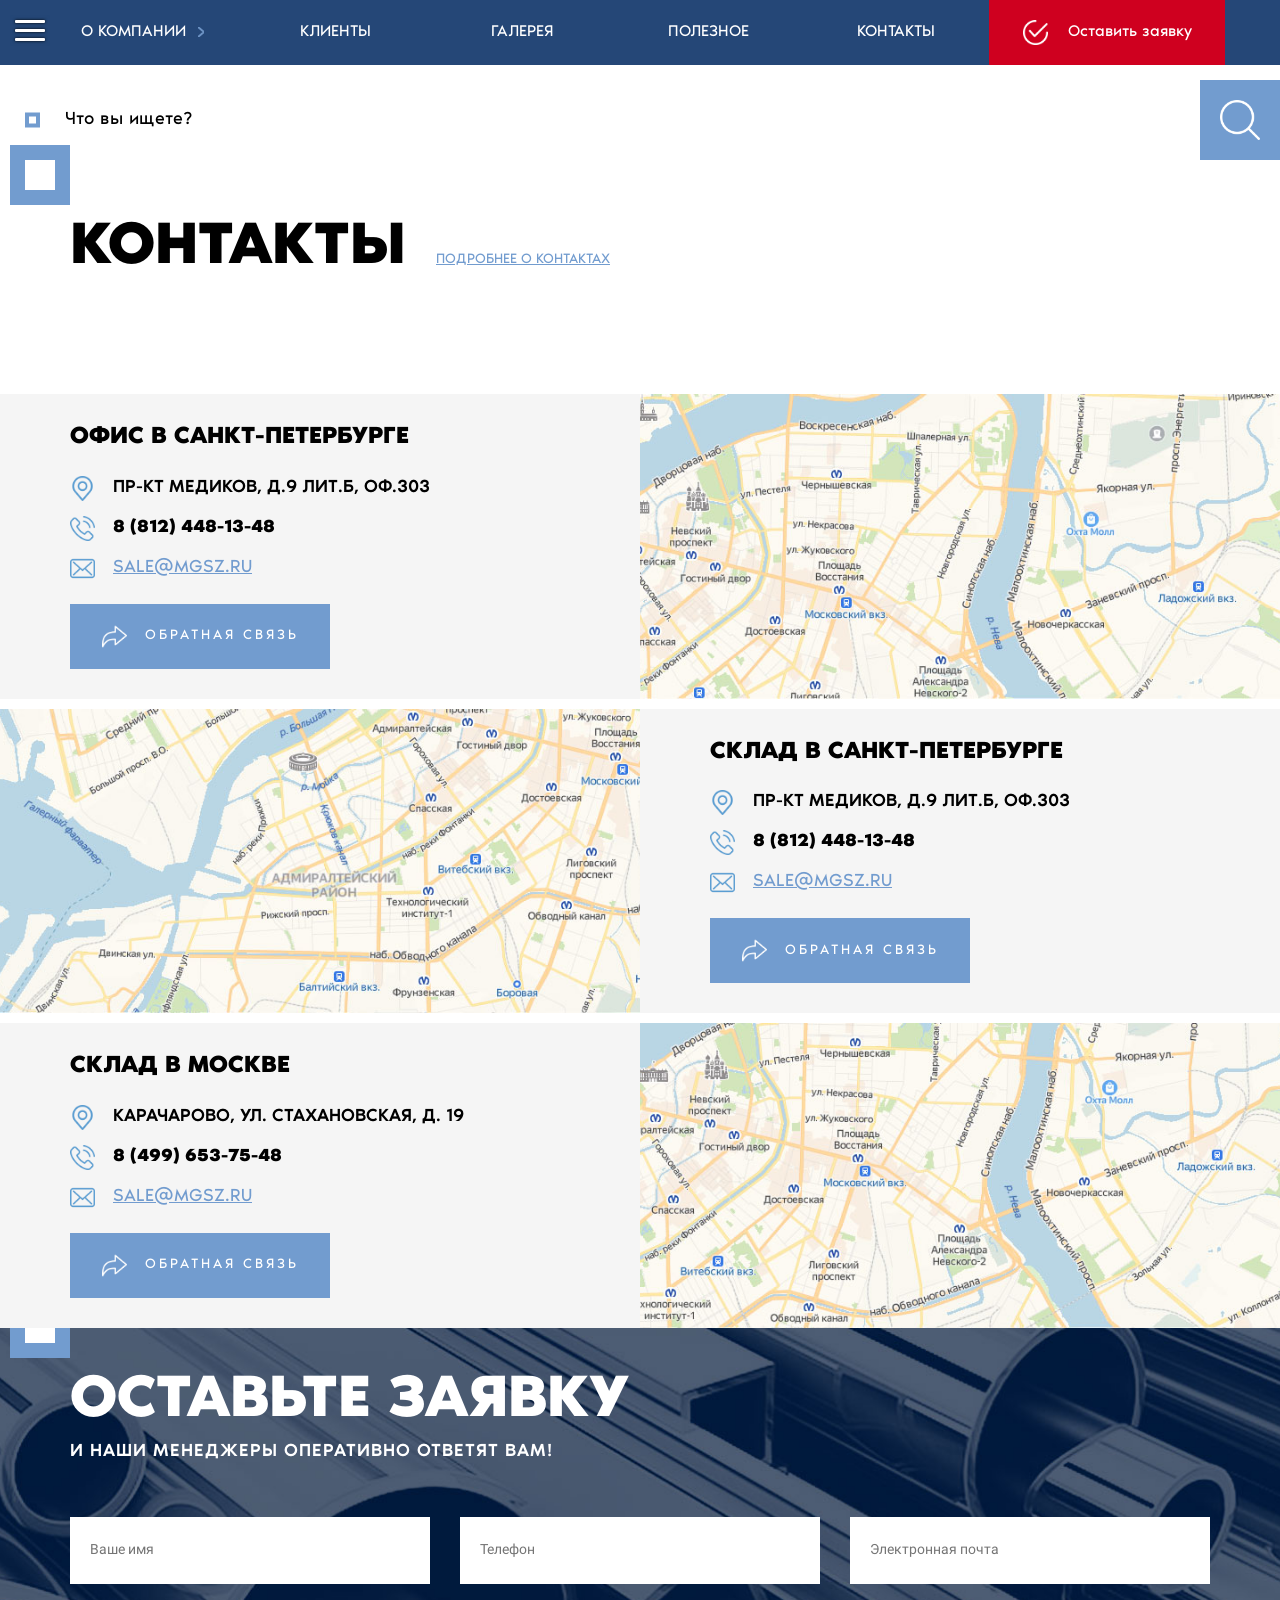
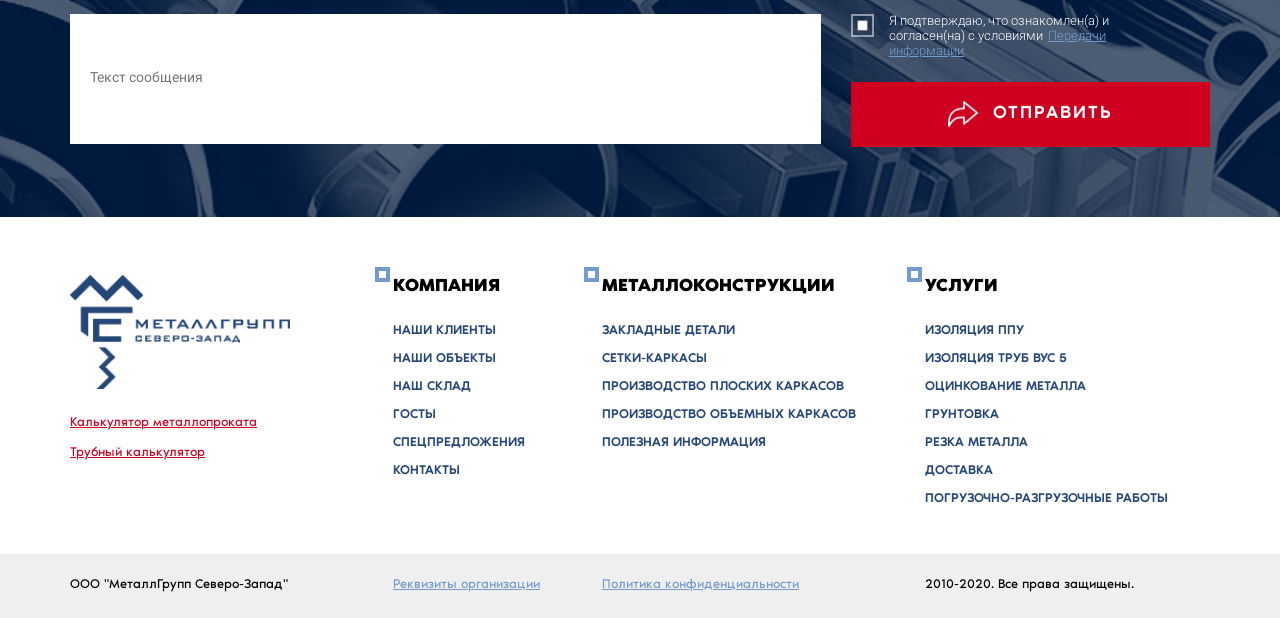
==== about.html @ 2480e822 "Готов index.html" ====
<!DOCTYPE html>
<html lang="ru-Ru">
  <head>
    <meta charset="utf-8">
    <title>О компании</title>
    <meta content="SM-group" name="author">
    <meta content="description" name="description">
    <meta content="prepros" name="keywords">
    <meta content="width=device-width, initial-scale=1" name="viewport">
    <meta content="ie=edge" http-equiv="x-ua-compatible">
    <link rel="shortcut icon" href="./favicon.ico" type="image/ico">
    <link rel="stylesheet" href="./assets/css/normalize.css">
    <link rel="stylesheet" href="./assets/css/animate.min.css">
    <link rel="stylesheet" href="./assets/css/hover-min.css">
    <link rel="stylesheet" href="./assets/libraries/glide-3.4.1/dist/css/glide.core.min.css">
    <link rel="stylesheet" href="./assets/css/app.css"><!--[if lt IE 9]>
    <script src="http://cdnjs.cloudflare.com/ajax/libs/html5shiv/3.7.2/html5shiv.min.js"></script><![endif]-->
  </head>
  <body>
    <div class="wrapper">
      <div class="navburger for-active" id="navburger">
        <div class="navburger-line"></div>
        <div class="navburger-line"></div>
        <div class="navburger-line"></div>
      </div>
      <div class="burger for-active" id="burger">
        <div class="burger-line"></div>
        <div class="burger-line"></div>
        <div class="burger-line"></div>
      </div>
      <sidebar class="sidebar">
        <div class="sidebar__logo"><img class="sidebar__svg" src="./assets/images/logo.png"></div>
        <div class="sidebar__phones">
          <div class="sidebar__place"><span>Санкт-Петербург</span><a href="tel:88124481348">8 (812) 448-13-48</a></div>
          <div class="sidebar__place"><span>Москва</span><a href="tel:84996537548">8 (499) 653-75-48</a></div>
        </div>
        <div class="sidebar__call"><a href="#">Заказать звонок</a></div>
        <div class="sidebar__rolling sidebar__category">
          <h3 class="sidebar__title for-active"> <span>Металлопрокат</span>
                <svg class="arrow" xmlns="http://www.w3.org/2000/svg" viewBox="0 0 10 6">
                  <path d="M0 0 L5 6 L10 0"></path>
                </svg>
          </h3>
          <div class="sidebar__list">
                <div class="sideType">
                  <div class="sideType__title for-active"><span>Трубы и фасонные изделия</span>
                        <svg class="arrow" xmlns="http://www.w3.org/2000/svg" viewBox="0 0 10 6">
                          <path d="M0 0 L5 6 L10 0"></path>
                        </svg>
                  </div>
                  <ul class="sideType__list">
                    <li class="sideTypeSub">
                      <div class="sideTypeSub__title for-active"><span>Изделие 1</span></div>
                    </li>
                    <li class="sideTypeSub">
                      <div class="sideTypeSub__title for-active"><span>Изделие 2</span></div>
                    </li>
                    <li class="sideTypeSub">
                      <div class="sideTypeSub__title for-active"><span>Изделие 3</span></div>
                    </li>
                  </ul>
                </div>
                <div class="sideType">
                  <div class="sideType__title for-active"><span>Метизы</span>
                        <svg class="arrow" xmlns="http://www.w3.org/2000/svg" viewBox="0 0 10 6">
                          <path d="M0 0 L5 6 L10 0"></path>
                        </svg>
                  </div>
                  <ul class="sideType__list">
                    <li class="sideTypeSub">
                      <div class="sideTypeSub__title for-active"><span>Изделие 1</span></div>
                    </li>
                    <li class="sideTypeSub">
                      <div class="sideTypeSub__title for-active"><span>Изделие 2</span></div>
                    </li>
                    <li class="sideTypeSub">
                      <div class="sideTypeSub__title for-active"><span>Изделие 3</span></div>
                    </li>
                  </ul>
                </div>
                <div class="sideType">
                  <div class="sideType__title for-active"><span>Листовой прокат</span>
                        <svg class="arrow" xmlns="http://www.w3.org/2000/svg" viewBox="0 0 10 6">
                          <path d="M0 0 L5 6 L10 0"></path>
                        </svg>
                  </div>
                  <ul class="sideType__list">
                    <li class="sideTypeSub">
                      <div class="sideTypeSub__title for-active"><span>Изделие 1</span></div>
                    </li>
                    <li class="sideTypeSub">
                      <div class="sideTypeSub__title for-active"><span>Изделие 2</span></div>
                    </li>
                    <li class="sideTypeSub">
                      <div class="sideTypeSub__title for-active"><span>Изделие 3</span></div>
                    </li>
                  </ul>
                </div>
            <div class="sideType">
              <div class="sideType__title for-active"><span>Сортовой прокат</span>
                    <svg class="arrow" xmlns="http://www.w3.org/2000/svg" viewBox="0 0 10 6">
                      <path d="M0 0 L5 6 L10 0"></path>
                    </svg>
              </div>
              <ul class="sideType__list">
                <li class="sideType__item">
                  <div class="sideTypeSub__title for-active"><span>Арматура</span>
                        <svg class="arrow" xmlns="http://www.w3.org/2000/svg" viewBox="0 0 10 6">
                          <path d="M0 0 L5 6 L10 0"></path>
                        </svg>
                  </div>
                  <ul class="sideTypeSub__list">
                    <li class="sideTypeSub__item"><a href="#">Арматура</a></li>
                    <li class="sideTypeSub__item"><a href="#">Арматура а3</a></li>
                    <li class="sideTypeSub__item"><a href="#">Арматура ат800</a></li>
                  </ul>
                </li>
                <li class="sideType__item">
                  <div class="sideTypeSub__title for-active"><span>Катанка</span></div>
                </li>
                <li class="sideType__item">
                  <div class="sideTypeSub__title for-active"><span>Балка</span>
                        <svg class="arrow" xmlns="http://www.w3.org/2000/svg" viewBox="0 0 10 6">
                          <path d="M0 0 L5 6 L10 0"></path>
                        </svg>
                  </div>
                </li>
                <li class="sideType__item">
                  <div class="sideTypeSub__title for-active"><span>КругКвадрат</span>
                        <svg class="arrow" xmlns="http://www.w3.org/2000/svg" viewBox="0 0 10 6">
                          <path d="M0 0 L5 6 L10 0"></path>
                        </svg>
                  </div>
                </li>
                <li class="sideType__item">
                  <div class="sideTypeSub__title for-active"><span>Полоса</span>
                        <svg class="arrow" xmlns="http://www.w3.org/2000/svg" viewBox="0 0 10 6">
                          <path d="M0 0 L5 6 L10 0"></path>
                        </svg>
                  </div>
                </li>
                <li class="sideType__item">
                  <div class="sideTypeSub__title for-active"><span>Шестигранник</span>
                        <svg class="arrow" xmlns="http://www.w3.org/2000/svg" viewBox="0 0 10 6">
                          <path d="M0 0 L5 6 L10 0"></path>
                        </svg>
                  </div>
                </li>
                <li class="sideType__item">
                  <div class="sideTypeSub__title for-active"><span>Швеллер</span>
                        <svg class="arrow" xmlns="http://www.w3.org/2000/svg" viewBox="0 0 10 6">
                          <path d="M0 0 L5 6 L10 0"></path>
                        </svg>
                  </div>
                </li>
                <li class="sideType__item">
                  <div class="sideTypeSub__title for-active"><span>Угол</span>
                        <svg class="arrow" xmlns="http://www.w3.org/2000/svg" viewBox="0 0 10 6">
                          <path d="M0 0 L5 6 L10 0"></path>
                        </svg>
                  </div>
                </li>
              </ul>
            </div>
            <div class="sideType">
              <div class="sideType__title"><span>Шпунт</span></div>
            </div>
            <div class="sideType">
              <div class="sideType__title"><span>Полособульб</span></div>
            </div>
            <div class="sideType">
              <div class="sideType__title"><span>Поковки</span></div>
            </div>
          </div>
        </div>
        <div class="sidebar__construct sidebar__category">
          <h3 class="sidebar__title for-active"><span>Металлоконструкции</span>
                <svg class="arrow" xmlns="http://www.w3.org/2000/svg" viewBox="0 0 10 6">
                  <path d="M0 0 L5 6 L10 0"></path>
                </svg>
          </h3>
          <div class="sidebar__list">
                <div class="sideType">
                  <div class="sideType__title for-active"><span>Трубы и фасонные изделия</span>
                        <svg class="arrow" xmlns="http://www.w3.org/2000/svg" viewBox="0 0 10 6">
                          <path d="M0 0 L5 6 L10 0"></path>
                        </svg>
                  </div>
                  <ul class="sideType__list">
                    <li class="sideTypeSub">
                      <div class="sideTypeSub__title for-active"><span>Изделие 1</span></div>
                    </li>
                    <li class="sideTypeSub">
                      <div class="sideTypeSub__title for-active"><span>Изделие 2</span></div>
                    </li>
                    <li class="sideTypeSub">
                      <div class="sideTypeSub__title for-active"><span>Изделие 3</span></div>
                    </li>
                  </ul>
                </div>
                <div class="sideType">
                  <div class="sideType__title for-active"><span>Метизы</span>
                        <svg class="arrow" xmlns="http://www.w3.org/2000/svg" viewBox="0 0 10 6">
                          <path d="M0 0 L5 6 L10 0"></path>
                        </svg>
                  </div>
                  <ul class="sideType__list">
                    <li class="sideTypeSub">
                      <div class="sideTypeSub__title for-active"><span>Изделие 1</span></div>
                    </li>
                    <li class="sideTypeSub">
                      <div class="sideTypeSub__title for-active"><span>Изделие 2</span></div>
                    </li>
                    <li class="sideTypeSub">
                      <div class="sideTypeSub__title for-active"><span>Изделие 3</span></div>
                    </li>
                  </ul>
                </div>
                <div class="sideType">
                  <div class="sideType__title for-active"><span>Листовой прокат</span>
                        <svg class="arrow" xmlns="http://www.w3.org/2000/svg" viewBox="0 0 10 6">
                          <path d="M0 0 L5 6 L10 0"></path>
                        </svg>
                  </div>
                  <ul class="sideType__list">
                    <li class="sideTypeSub">
                      <div class="sideTypeSub__title for-active"><span>Изделие 1</span></div>
                    </li>
                    <li class="sideTypeSub">
                      <div class="sideTypeSub__title for-active"><span>Изделие 2</span></div>
                    </li>
                    <li class="sideTypeSub">
                      <div class="sideTypeSub__title for-active"><span>Изделие 3</span></div>
                    </li>
                  </ul>
                </div>
                <div class="sideType">
                  <div class="sideType__title for-active"><span>Сортовой прокат</span>
                        <svg class="arrow" xmlns="http://www.w3.org/2000/svg" viewBox="0 0 10 6">
                          <path d="M0 0 L5 6 L10 0"></path>
                        </svg>
                  </div>
                  <ul class="sideType__list">
                    <li class="sideTypeSub">
                      <div class="sideTypeSub__title for-active"><span>Изделие 1</span></div>
                    </li>
                    <li class="sideTypeSub">
                      <div class="sideTypeSub__title for-active"><span>Изделие 2</span></div>
                    </li>
                    <li class="sideTypeSub">
                      <div class="sideTypeSub__title for-active"><span>Изделие 3</span></div>
                    </li>
                  </ul>
                </div>
                <div class="sideType">
                  <div class="sideType__title for-active"><span>Шпунn</span>
                        <svg class="arrow" xmlns="http://www.w3.org/2000/svg" viewBox="0 0 10 6">
                          <path d="M0 0 L5 6 L10 0"></path>
                        </svg>
                  </div>
                  <ul class="sideType__list">
                  </ul>
                </div>
                <div class="sideType">
                  <div class="sideType__title for-active"><span>Полособульб</span>
                        <svg class="arrow" xmlns="http://www.w3.org/2000/svg" viewBox="0 0 10 6">
                          <path d="M0 0 L5 6 L10 0"></path>
                        </svg>
                  </div>
                  <ul class="sideType__list">
                  </ul>
                </div>
                <div class="sideType">
                  <div class="sideType__title for-active"><span>Поковки</span>
                        <svg class="arrow" xmlns="http://www.w3.org/2000/svg" viewBox="0 0 10 6">
                          <path d="M0 0 L5 6 L10 0"></path>
                        </svg>
                  </div>
                  <ul class="sideType__list">
                  </ul>
                </div>
          </div>
        </div>
        <div class="sidebar__serv sidebar__category">
          <h3 class="sidebar__title for-active"><span>Услуги</span>
                <svg class="arrow" xmlns="http://www.w3.org/2000/svg" viewBox="0 0 10 6">
                  <path d="M0 0 L5 6 L10 0"></path>
                </svg>
          </h3>
          <div class="sidebar__list">
                <div class="sideType">
                  <div class="sideType__title for-active"><span>Трубы и фасонные изделия</span>
                        <svg class="arrow" xmlns="http://www.w3.org/2000/svg" viewBox="0 0 10 6">
                          <path d="M0 0 L5 6 L10 0"></path>
                        </svg>
                  </div>
                  <ul class="sideType__list">
                    <li class="sideTypeSub">
                      <div class="sideTypeSub__title for-active"><span>Изделие 1</span></div>
                    </li>
                    <li class="sideTypeSub">
                      <div class="sideTypeSub__title for-active"><span>Изделие 2</span></div>
                    </li>
                    <li class="sideTypeSub">
                      <div class="sideTypeSub__title for-active"><span>Изделие 3</span></div>
                    </li>
                  </ul>
                </div>
                <div class="sideType">
                  <div class="sideType__title for-active"><span>Метизы</span>
                        <svg class="arrow" xmlns="http://www.w3.org/2000/svg" viewBox="0 0 10 6">
                          <path d="M0 0 L5 6 L10 0"></path>
                        </svg>
                  </div>
                  <ul class="sideType__list">
                    <li class="sideTypeSub">
                      <div class="sideTypeSub__title for-active"><span>Изделие 1</span></div>
                    </li>
                    <li class="sideTypeSub">
                      <div class="sideTypeSub__title for-active"><span>Изделие 2</span></div>
                    </li>
                    <li class="sideTypeSub">
                      <div class="sideTypeSub__title for-active"><span>Изделие 3</span></div>
                    </li>
                  </ul>
                </div>
                <div class="sideType">
                  <div class="sideType__title for-active"><span>Листовой прокат</span>
                        <svg class="arrow" xmlns="http://www.w3.org/2000/svg" viewBox="0 0 10 6">
                          <path d="M0 0 L5 6 L10 0"></path>
                        </svg>
                  </div>
                  <ul class="sideType__list">
                    <li class="sideTypeSub">
                      <div class="sideTypeSub__title for-active"><span>Изделие 1</span></div>
                    </li>
                    <li class="sideTypeSub">
                      <div class="sideTypeSub__title for-active"><span>Изделие 2</span></div>
                    </li>
                    <li class="sideTypeSub">
                      <div class="sideTypeSub__title for-active"><span>Изделие 3</span></div>
                    </li>
                  </ul>
                </div>
                <div class="sideType">
                  <div class="sideType__title for-active"><span>Сортовой прокат</span>
                        <svg class="arrow" xmlns="http://www.w3.org/2000/svg" viewBox="0 0 10 6">
                          <path d="M0 0 L5 6 L10 0"></path>
                        </svg>
                  </div>
                  <ul class="sideType__list">
                    <li class="sideTypeSub">
                      <div class="sideTypeSub__title for-active"><span>Изделие 1</span></div>
                    </li>
                    <li class="sideTypeSub">
                      <div class="sideTypeSub__title for-active"><span>Изделие 2</span></div>
                    </li>
                    <li class="sideTypeSub">
                      <div class="sideTypeSub__title for-active"><span>Изделие 3</span></div>
                    </li>
                  </ul>
                </div>
                <div class="sideType">
                  <div class="sideType__title for-active"><span>Шпунn</span>
                        <svg class="arrow" xmlns="http://www.w3.org/2000/svg" viewBox="0 0 10 6">
                          <path d="M0 0 L5 6 L10 0"></path>
                        </svg>
                  </div>
                  <ul class="sideType__list">
                  </ul>
                </div>
                <div class="sideType">
                  <div class="sideType__title for-active"><span>Полособульб</span>
                        <svg class="arrow" xmlns="http://www.w3.org/2000/svg" viewBox="0 0 10 6">
                          <path d="M0 0 L5 6 L10 0"></path>
                        </svg>
                  </div>
                  <ul class="sideType__list">
                  </ul>
                </div>
                <div class="sideType">
                  <div class="sideType__title for-active"><span>Поковки</span>
                        <svg class="arrow" xmlns="http://www.w3.org/2000/svg" viewBox="0 0 10 6">
                          <path d="M0 0 L5 6 L10 0"></path>
                        </svg>
                  </div>
                  <ul class="sideType__list">
                  </ul>
                </div>
          </div>
        </div>
        <div class="sidebar__calc sidebar__other">
          <div class="sidebar__icon"><img src="./assets/images/calculator.png" alt="calculator"></div><span>Калькулятор</span>
        </div>
        <div class="sidebar__price sidebar__other">
          <div class="sidebar__icon"><img src="./assets/images/copy.png" alt="copy"></div><span>Скачать прайс-лист</span>
        </div>
      </sidebar>
      <div class="container">
        <nav class="navigation" id="navigation">
          <div class="navigation__menu">
            <ul class="navigation__list">
              <li class="navigation__item for-active"><a href="/about"><span>О компании</span>
                      <svg class="arrow--right arrow" xmlns="http://www.w3.org/2000/svg" viewBox="0 0 10 6">
                        <path d="M0 0 L5 6 L10 0"></path>
                      </svg></a>
                <ul class="navigation__sublist">
                  <li class="navigation__subitem"><a href="#"><span>Новости компании</span></a></li>
                      <div class="square-small-blue">
                        <div class="square-small-blue__inner"></div>
                      </div>
                  <li class="navigation__subitem"><a href="#"><span>Новости рынка металлов</span></a></li>
                      <div class="square-small-blue">
                        <div class="square-small-blue__inner"></div>
                      </div>
                  <li class="navigation__subitem"><a href="#"><span>Наши клиенты</span></a></li>
                </ul>
              </li>
              <li class="navigation__item"><a href="#"><span>Клиенты</span></a></li>
              <li class="navigation__item"><a href="/gallery.html"><span>Галерея</span></a></li>
              <li class="navigation__item"><a href="#"><span>Полезное</span></a></li>
              <li class="navigation__item"><a href="/contacts"><span>Контакты</span></a></li>
            </ul>
            <button class="navigation__tick">
              <div class="navigation__img"><img src="./assets/images/tick.png" alt="order"></div><span>Оставить заявку</span>
            </button>
          </div>
        </nav>
            <div class="search" id="search">
              <div class="search__input">
                    <div class="square-small-blue">
                      <div class="square-small-blue__inner"></div>
                    </div>
                <input type="text">
                <label>Что вы ищете?</label>
                <div class="search__magnify"><img src="./assets/images/magnifying-glass.png" alt="magnifying-glass"></div>
              </div>
            </div>
        <section class="section contacts" id="contacts">
          <div class="contacts__content">
                    <div class="square-large-blue">
                      <div class="square-large-blue__inner"></div>
                    </div>
                <div class="section-heading">
                  <h2 class="section-title">Контакты</h2><a class="section-subtitle" href="">Подробнее о контактах</a>
                  <div class="section-text"></div>
                </div>
          </div>
          <div class="contacts__maps">
            <div class="contacts__piece contacts__data sp-office">
                  <div class="contact">
                    <h3 class="contact__title">офис в санкт-петербурге</h3>
                    <div class="contact__address"><img src="./assets/images/place.png" alt="address"><span>пр-кт Медиков, д.9 лит.Б, оф.303</span></div><a class="contact__phone" href="tel:88124481348"><img src="./assets/images/phone-call.png" alt="address"><span>8 (812) 448-13-48</span></a><a class="contact__address contact__email" href="email:undefined"><img src="./assets/images/envelope.png" alt="address"><span>sale@mgsz.ru</span></a>
                    <button class="contact__link"><img src="./assets/images/next2.png" alt="link"><span>Обратная связь</span></button>
                  </div>
            </div>
            <div class="contacts__piece contacts__map sp-office"><img src="./assets/images/sp-office.jpg" alt="sp-office"></div>
            <div class="contacts__piece contacts__data sp-stock">
                  <div class="contact">
                    <h3 class="contact__title">склад в санкт-петербурге</h3>
                    <div class="contact__address"><img src="./assets/images/place.png" alt="address"><span>пр-кт Медиков, д.9 лит.Б, оф.303</span></div><a class="contact__phone" href="tel:88124481348"><img src="./assets/images/phone-call.png" alt="address"><span>8 (812) 448-13-48</span></a><a class="contact__address contact__email" href="email:undefined"><img src="./assets/images/envelope.png" alt="address"><span>sale@mgsz.ru</span></a>
                    <button class="contact__link"><img src="./assets/images/next2.png" alt="link"><span>Обратная связь</span></button>
                  </div>
            </div>
            <div class="contacts__piece contacts__map sp-stock"><img src="./assets/images/sp-stock.jpg" alt="sp-office"></div>
            <div class="contacts__piece contacts__data msk-stock">
                  <div class="contact">
                    <h3 class="contact__title">склад в москве</h3>
                    <div class="contact__address"><img src="./assets/images/place.png" alt="address"><span>Карачарово, ул. Стахановская, д. 19</span></div><a class="contact__phone" href="tel: 84996537548"><img src="./assets/images/phone-call.png" alt="address"><span> 8 (499) 653-75-48</span></a><a class="contact__address contact__email" href="email:undefined"><img src="./assets/images/envelope.png" alt="address"><span>sale@mgsz.ru</span></a>
                    <button class="contact__link"><img src="./assets/images/next2.png" alt="link"><span>Обратная связь</span></button>
                  </div>
            </div>
            <div class="contacts__piece contacts__map msk-stock"><img src="./assets/images/msk-stock.jpg" alt="sp-office"></div>
          </div>
        </section>
            <div class="form">
              <div class="form__bg"><img src="./assets/images/form_lg.jpg" alt="Фон формы"></div>
              <div class="form__content">
                    <div class="square-large-blue">
                      <div class="square-large-blue__inner"></div>
                    </div>
                <div class="form__heading">
                  <div class="form__title">Оставьте заявку</div>
                  <div class="form__subtitle">и наши менеджеры оперативно ответят вам!</div>
                </div>
                <div class="form__body">
                  <div class="form__body-top">
                    <input type="name" placeholder="Ваше имя">
                    <input type="phone" placeholder="Телефон">
                    <input type="email" placeholder="Электронная почта">
                  </div>
                  <div class="form__body-bottom">
                    <div class="form__body-message">
                      <input type="textarea" placeholder="Текст сообщения">
                    </div>
                    <div class="form__body-submit">
                      <div class="form__body-check">
                        <div class="form__body-checker">
                          <input type="checkbox">
                        </div>
                        <div class="form__body-text">Я подтверждаю, что ознакомлен(а) и согласен(на) с условиями<a href="">Передачи информации</a></div>
                      </div>
                      <button class="form__button">
                        <div class="form__button-icon"><img src="./assets/images/form_button.png" alt="Отправить"></div>
                        <div class="form__button-text">Отправить</div>
                      </button>
                    </div>
                  </div>
                </div>
              </div>
            </div>
        <footer class="animated rubberBand">
          <div class="footer">
            <div class="footer__content">
              <div class="footer__top">
                <div class="footer__image">
                  <div class="footer__logo"><img src="./assets/images/logo.png" alt="logo"></div><a class="footer__calc-metal" href="">Калькулятор металлопроката</a><a class="footer__calc-tube" href="">Трубный калькулятор</a>
                </div>
                    <div class="footer-column">
                          <div class="square-small-blue">
                            <div class="square-small-blue__inner"></div>
                          </div>
                      <div class="footer-column__name">Компания</div>
                      <div class="footer-column__lines">
                        <div class="footer-column__line">Наши клиенты</div>
                        <div class="footer-column__line">Наши объекты</div>
                        <div class="footer-column__line">Наш склад</div>
                        <div class="footer-column__line">Госты</div>
                        <div class="footer-column__line">Спецпредложения</div>
                        <div class="footer-column__line">Контакты</div>
                        <!-- .footer-column__line.footer-column__line2=line2-->
                        <!-- .footer-column__line.footer-column__line3=line3-->
                        <!-- .footer-column__line.footer-column__line4=line4-->
                        <!-- .footer-column__line.footer-column__line5=line5-->
                        <!-- .footer-column__line.footer-column__line6=line6-->
                        <!-- .footer-column__line.footer-column__line7=line7-->
                      </div>
                    </div>
                    <div class="footer-column">
                          <div class="square-small-blue">
                            <div class="square-small-blue__inner"></div>
                          </div>
                      <div class="footer-column__name">Металлоконструкции</div>
                      <div class="footer-column__lines">
                        <div class="footer-column__line">Закладные детали</div>
                        <div class="footer-column__line">Сетки-каркасы</div>
                        <div class="footer-column__line">Производство плоских каркасов</div>
                        <div class="footer-column__line">Производство объемных каркасов</div>
                        <div class="footer-column__line">Полезная информация</div>
                        <!-- .footer-column__line.footer-column__line2=line2-->
                        <!-- .footer-column__line.footer-column__line3=line3-->
                        <!-- .footer-column__line.footer-column__line4=line4-->
                        <!-- .footer-column__line.footer-column__line5=line5-->
                        <!-- .footer-column__line.footer-column__line6=line6-->
                        <!-- .footer-column__line.footer-column__line7=line7-->
                      </div>
                    </div>
                    <div class="footer-column">
                          <div class="square-small-blue">
                            <div class="square-small-blue__inner"></div>
                          </div>
                      <div class="footer-column__name">Услуги</div>
                      <div class="footer-column__lines">
                        <div class="footer-column__line">Изоляция ППУ</div>
                        <div class="footer-column__line">Изоляция труб ВУС 5</div>
                        <div class="footer-column__line">Оцинкование металла</div>
                        <div class="footer-column__line">Грунтовка</div>
                        <div class="footer-column__line">Резка металла</div>
                        <div class="footer-column__line">Доставка</div>
                        <div class="footer-column__line">Погрузочно-разгрузочные работы</div>
                        <!-- .footer-column__line.footer-column__line2=line2-->
                        <!-- .footer-column__line.footer-column__line3=line3-->
                        <!-- .footer-column__line.footer-column__line4=line4-->
                        <!-- .footer-column__line.footer-column__line5=line5-->
                        <!-- .footer-column__line.footer-column__line6=line6-->
                        <!-- .footer-column__line.footer-column__line7=line7-->
                      </div>
                    </div>
              </div>
              <div class="footer__bottom">
                <div class="footer__bottom-columns">
                  <div class="footer__company">ООО "МеталлГрупп Северо-Запад"</div><a class="footer__requisites" href="">Реквизиты организации</a><a class="footer__politics" href="">Политика конфиденциальности</a>
                  <div class="footer__year">2010-2020. Все права защищены.</div>
                </div>
              </div>
            </div>
          </div>
          <div class="footer__bottom-bg"></div>
        </footer>
      </div>
    </div>
    <script src="./assets/libraries/glide-3.4.1/dist/glide.min.mjs"></script>
    <script src="./assets/js/script.mjs"></script>
  </body>
</html>
---- assets/css/app.css ----
@charset "UTF-8";
/* ---БАЗОВАЯ НАСТРОЙКА СТРАНИЦЫ--- */
body, html {
  height: 100%;
  margin: 0;
}

.wrapper {
  position: relative;
  display: flex;
  flex-direction: column;
  min-height: 100%;
  background: white;
  color: black;
  overflow-x: hidden;
  font-family: "NoirPro";
  font-weight: normal;
}

.wrapper a {
  cursor: pointer;
}

ul, li {
  list-style: none;
  padding: 0;
  margin: 0;
}

/* ---НАСТРОЙКА ШРИФТОВ СТРАНИЦЫ--- */
@font-face {
  font-family: 'NoirPro';
  src: url("../fonts/NoirPro-Light.eot");
  src: local("☺"), url("../fonts/NoirPro-Light.woff") format("woff"), url("../fonts/NoirPro-Light.ttf") format("truetype"), url("../fonts/NoirPro-Light.svg") format("svg");
  font-weight: 300;
  font-style: normal;
}

@font-face {
  font-family: 'NoirPro';
  src: url("../fonts/NoirPro-Regular.eot");
  src: local("☺"), url("../fonts/NoirPro-Regular.woff") format("woff"), url("../fonts/NoirPro-Regular.ttf") format("truetype"), url("../fonts/NoirPro-Regular.svg") format("svg");
  font-weight: normal;
  font-style: normal;
}

@font-face {
  font-family: 'NoirPro';
  src: url("../fonts/NoirPro-Medium.eot");
  src: local("☺"), url("../fonts/NoirPro-Medium.woff") format("woff"), url("../fonts/NoirPro-Medium.ttf") format("truetype"), url("../fonts/NoirPro-Medium.svg") format("svg");
  font-weight: 500;
  font-style: normal;
}

@font-face {
  font-family: 'NoirPro';
  src: url("../fonts/NoirPro-Bold.eot");
  src: local("☺"), url("../fonts/NoirPro-Bold.woff") format("woff"), url("../fonts/NoirPro-Bold.ttf") format("truetype"), url("../fonts/NoirPro-Bold.svg") format("svg");
  font-weight: 700;
  font-style: normal;
}

@font-face {
  font-family: 'Roboto';
  src: url("../fonts/Roboto-Light.eot");
  src: local("☺"), url("../fonts/Roboto-Light.woff") format("woff"), url("../fonts/Roboto-Light.ttf") format("truetype"), url("../fonts/Roboto-Light.svg") format("svg");
  font-weight: 300;
  font-style: normal;
}

@font-face {
  font-family: 'Roboto';
  src: url("../fonts/Roboto-Regular.eot");
  src: local("☺"), url("../fonts/Roboto-Regular.woff") format("woff"), url("../fonts/Roboto-Regular.ttf") format("truetype"), url("../fonts/Roboto-Regular.svg") format("svg");
  font-weight: normal;
  font-style: normal;
}

.goods {
  position: relative;
  min-height: 300px;
  width: 100%;
  background: #f1f1f1;
}

.goods .section-heading {
  margin-bottom: 50px;
}

@media (max-width: 1199px) {
  .goods .section-heading {
    margin-bottom: 20px;
  }
}

.goods__content {
  position: relative;
  max-width: 1170px;
  height: auto;
  margin: auto;
  padding: 40px 15px 90px;
  box-sizing: border-box;
}

@media (max-width: 1199px) {
  .goods__content {
    padding: 20px 15px 30px;
  }
}

.goods__slider {
  position: relative;
  width: 100%;
}

.goods__slides {
  position: relative;
  width: 100%;
  display: flex;
}

.goods__controllers {
  position: relative;
  padding: 15px;
  display: flex;
  justify-content: flex-end;
}

.good {
  position: relative;
  width: 100%;
  max-width: 555px;
  flex-grow: 0;
  flex-shrink: 0;
  padding: 10px;
  background: white;
  overflow: hidden;
  transition: .5s;
}

@media (max-width: 1199px) {
  .good {
    max-width: none;
  }
}

.good .square-medium-red {
  top: 184px;
  left: 10px;
}

.good:hover .good__title {
  color: #254777;
}

.good__image {
  position: relative;
  width: 100%;
  height: 190px;
}

.good__image img {
  position: relative;
  width: 100%;
  height: 100%;
  object-fit: cover;
}

.good__info {
  position: relative;
  display: flex;
  justify-content: space-between;
  align-items: center;
  padding: 0 40px;
}

.good__title {
  position: relative;
  display: block;
  margin: 30px 0;
  font-size: 20px;
  font-weight: 500;
}

.good__link {
  position: relative;
  margin-left: 30px;
  color: #729ccf;
}

.products {
  position: relative;
  width: 100%;
  background: white;
}

.products__content {
  position: relative;
  max-width: 1170px;
  height: auto;
  margin: auto;
  padding: 40px 15px 160px;
  box-sizing: border-box;
}

@media (max-width: 1199px) {
  .products__content {
    padding: 20px 15px 30px;
  }
}

.products__text {
  position: absolute;
  top: 45px;
  width: 58%;
  right: 0;
  font-size: 16px;
  font-weight: 300;
  line-height: 30px;
}

.products__text p {
  margin: 0;
}

@media (max-width: 1199px) {
  .products__text {
    display: none;
  }
}

.products__body {
  position: relative;
  width: 100%;
  display: flex;
  flex-wrap: wrap;
  justify-content: space-between;
  margin-bottom: 50px;
}

@media (max-width: 1199px) {
  .products__body {
    justify-content: space-around;
    margin-bottom: 20px;
  }
}

.products__button {
  position: relative;
  display: flex;
  justify-content: center;
  align-items: center;
  width: 100%;
  height: 90px;
  background-color: #cf001f;
  border: none;
  outline: none;
  color: white;
  text-transform: uppercase;
  font-size: 22px;
  font-weight: 500;
  letter-spacing: 2px;
  cursor: pointer;
}

@media (max-width: 1199px) {
  .products__button {
    height: 50px;
    font-size: 14px;
  }
}

.products__button-icon {
  position: relative;
  height: 40px;
  width: 40px;
  margin-right: 40px;
}

@media (max-width: 1199px) {
  .products__button-icon {
    height: 26px;
    width: 26px;
    margin-right: 0;
  }
}

.products__button-icon img {
  width: 100%;
  height: 100%;
  object-fit: contain;
}

.products__button-text {
  width: 400px;
}

@media (max-width: 1199px) {
  .products__button-text {
    width: 200px;
  }
}

.product {
  position: relative;
  width: 338px;
  height: 270px;
  box-shadow: 10px 30px 30px rgba(0, 0, 0, 0.1);
  margin-bottom: 40px;
  padding: 10px;
  font-size: 22px;
  text-transform: uppercase;
  font-weight: 700;
  box-sizing: border-box;
}

.product__img {
  width: 100%;
  height: 210px;
}

@media (max-width: 1199px) {
  .product__img {
    height: 130px;
  }
}

.product__img img {
  height: 100%;
  width: 100%;
  object-fit: cover;
}

@media (max-width: 1199px) {
  .product {
    height: 180px;
    margin: 0 15px 20px;
    font-size: 18px;
    box-shadow: 10px 10px 10px rgba(0, 0, 0, 0.1);
  }
}

.product__name {
  position: relative;
  display: flex;
  align-items: center;
  height: calc(100% - 210px);
  margin: auto 35px;
}

@media (max-width: 1199px) {
  .product__name {
    height: calc(100% - 120px);
    padding-left: 10px;
  }
}

.services {
  position: relative;
  width: 100%;
  background: #f1f1f1;
}

.services__content {
  position: relative;
  max-width: 1170px;
  height: auto;
  margin: 90px auto 0;
  padding: 40px 15px 100px;
  box-sizing: border-box;
}

@media (max-width: 1199px) {
  .services__content {
    margin: 0;
    width: 100%;
    padding: 20px 15px 30px;
  }
}

.services__heading {
  position: relative;
  width: 60%;
  display: inline-block;
  margin-bottom: 70px;
}

.services__title {
  position: relative;
  display: inline;
  width: 540px;
  font-size: 60px;
  font-weight: 700;
  text-transform: uppercase;
}

.services__subtitle {
  position: relative;
  display: inline;
  margin-left: 30px;
  color: #729ccf;
  text-transform: uppercase;
  font-size: 14px;
}

.services__body {
  position: relative;
  width: 100%;
  height: 100%;
  display: flex;
  flex-wrap: wrap;
  justify-content: space-between;
}

@media (max-width: 1199px) {
  .services__body {
    justify-content: space-around;
  }
}

.service {
  position: relative;
  width: 350px;
  height: 460px;
  box-sizing: border-box;
  background: white;
  box-shadow: 10px 30px 30px rgba(0, 0, 0, 0.05);
  margin-bottom: 36px;
  padding: 30px;
  font-size: 22px;
  font-weight: 700;
}

@media (max-width: 1199px) {
  .service {
    padding: 15px;
    width: 250px;
    height: auto;
  }
}

@media (min-width: 768px) and (max-width: 1199px) {
  .service {
    width: 300px;
  }
}

.service__heading {
  position: relative;
  display: flex;
  justify-content: space-between;
}

.service__img {
  width: 88px;
  height: 88px;
}

@media (max-width: 1199px) {
  .service__img {
    width: 50px;
    height: 50px;
  }
}

.service__img img {
  height: 100%;
  width: 100%;
  object-fit: cover;
}

.service__number {
  position: relative;
  font-size: 80px;
  font-weight: 300;
  color: #f1f1f1;
  letter-spacing: -3px;
  line-height: 47px;
}

@media (max-width: 1199px) {
  .service__number {
    font-size: 50px;
  }
}

.service__title {
  position: relative;
  display: flex;
  justify-content: flex-start;
  width: 65%;
  font-size: 24px;
  margin: 25px 0;
  text-transform: uppercase;
}

@media (max-width: 1199px) {
  .service__title {
    font-size: 18px;
    margin: 15px 0;
  }
}

.service__subtitle {
  font-family: Roboto;
  font-weight: 300;
  font-size: 15px;
  line-height: 23px;
}

@media (max-width: 1199px) {
  .service__subtitle {
    font-size: 12px;
    text-align: justify;
  }
}

.advantages {
  position: relative;
  width: 100%;
  background: white;
}

.advantages__content {
  position: relative;
  max-width: 1170px;
  height: auto;
  margin: auto;
  padding: 40px 15px 15px;
  box-sizing: border-box;
}

@media (max-width: 1199px) {
  .advantages__content {
    padding: 20px 15px 30px;
  }
}

.advantages__subtitle {
  position: absolute;
  top: 45px;
  width: 58%;
  right: 0;
  font-size: 16px;
  font-weight: 300;
  line-height: 30px;
}

@media (max-width: 1199px) {
  .advantages__subtitle {
    display: none;
  }
}

.advantages__subtitle p {
  margin: 0;
}

.advantages__list {
  position: relative;
  width: 40%;
  display: flex;
  flex-wrap: wrap;
  justify-content: space-between;
  margin-bottom: 50px;
}

@media (max-width: 1199px) {
  .advantages__list {
    width: 100%;
    margin-bottom: 0;
  }
}

.advantages__item {
  position: relative;
  width: 100%;
  display: flex;
  align-items: center;
  margin: 15px 0;
}

.advantages__image {
  position: relative;
  width: 40px;
  margin: 0 10px;
  flex-shrink: 0;
}

.advantages__image img {
  position: relative;
  width: 100%;
  height: 100%;
  object-fit: cover;
}

.advantages__text {
  font-size: 22px;
  font-family: 'NoirPro';
  margin: 0 10px;
}

@media (max-width: 1199px) {
  .advantages__text {
    font-size: 18px;
    display: block;
  }
}

.advantages__text span {
  width: 100%;
  text-transform: uppercase;
}

.advantages__text span:first-child {
  white-space: nowrap;
}

@media (max-width: 1199px) {
  .advantages__text span:first-child {
    white-space: normal;
  }
}

.advantages__text span:last-child {
  padding-left: 5px;
  font-weight: 600;
}

.reviews {
  position: relative;
  width: 100%;
  height: 100%;
  background: white;
}

.reviews__bg {
  position: absolute;
  display: block;
  top: 0;
  width: 100%;
  height: 100%;
  z-index: 0;
}

.reviews__bg img {
  width: 100%;
  height: 100%;
  object-fit: cover;
}

.reviews__content {
  position: relative;
  display: flex;
  align-items: flex-end;
  width: 1170px;
  height: 390px;
  z-index: 2;
  padding: 55px 25px 130px;
  margin: auto;
  box-sizing: border-box;
}

@media (max-width: 1199px) {
  .reviews__content {
    width: 100%;
    height: 600px;
    padding: 20px 15px 30px;
    flex-direction: column;
  }
}

@media (min-width: 768px) and (max-width: 1199px) {
  .reviews__content {
    flex-direction: row;
    align-items: flex-start;
  }
}

.reviews__title {
  position: relative;
  display: flex;
  width: 55%;
  margin: 0;
  flex-direction: column;
  font-size: 38px;
  text-transform: uppercase;
  font-weight: 600;
  color: white;
  line-height: 55px;
}

@media (max-width: 1199px) {
  .reviews__title {
    width: 100%;
    font-size: 18px;
    line-height: normal;
    margin-bottom: 30px;
  }
}

@media (min-width: 768px) and (max-width: 1199px) {
  .reviews__title {
    width: 50%;
    font-size: 26px;
    text-align: left;
    margin-bottom: 50px;
  }
}

.reviews__title span:first-child {
  color: #729ccf;
}

.reviews__sliders {
  position: relative;
}

@media (max-width: 1199px) {
  .reviews__sliders {
    align-self: center;
  }
}

@media (min-width: 768px) and (max-width: 1199px) {
  .reviews__sliders {
    align-self: flex-start;
  }
}

.news {
  position: relative;
  width: 100%;
  background: white;
}

.news__content {
  position: relative;
  max-width: 1170px;
  margin: 0 auto;
  padding: 40px 15px 140px;
  box-sizing: border-box;
}

@media (max-width: 1199px) {
  .news__content {
    padding: 20px 15px 0;
  }
}

.news__body {
  position: relative;
  width: 100%;
  height: 100%;
  display: flex;
  flex-wrap: wrap;
  justify-content: space-between;
}

@media (max-width: 1199px) {
  .news__body {
    justify-content: space-around;
  }
}

.news__item {
  position: relative;
  width: 360px;
  height: auto;
  box-sizing: border-box;
  font-weight: 700;
}

@media (max-width: 1199px) {
  .news__item {
    width: 300px;
    margin: 0 10px 40px;
  }
}

.news__img {
  width: 100%;
  height: 225px;
}

@media (max-width: 1199px) {
  .news__img {
    height: 150px;
  }
}

.news__img img {
  height: 100%;
  width: 100%;
  object-fit: cover;
}

.news__date {
  position: absolute;
  display: flex;
  justify-content: center;
  align-items: center;
  height: 32px;
  width: 95px;
  top: 209px;
  background-color: #cf001f;
  font-size: 12px;
  letter-spacing: 2px;
  font-weight: normal;
  color: white;
}

@media (max-width: 1199px) {
  .news__date {
    top: 134px;
  }
}

.news__name {
  position: relative;
  display: flex;
  justify-content: flex-start;
  width: 76%;
  height: 100px;
  font-size: 18px;
  font-weight: 700;
  color: black;
  padding: 35px 0;
  text-transform: uppercase;
  box-sizing: border-box;
}

@media (max-width: 1199px) {
  .news__name {
    padding: 20px 0 15px;
    height: auto;
  }
}

.news__text {
  font-family: Roboto;
  font-weight: 300;
  font-size: 14px;
  line-height: 30px;
}

@media (max-width: 1199px) {
  .news__text {
    text-align: justify;
    line-height: 20px;
  }
}

.news__more {
  margin-top: 20px;
  font-weight: 500;
  letter-spacing: 1px;
}

.news__more a {
  color: #729ccf;
}

@media (max-width: 1199px) {
  .news__more {
    font-size: 14px;
    margin-top: 7px;
  }
}

.contacts {
  position: relative;
  width: 100%;
  background: white;
  z-index: 5;
}

.contacts__content {
  position: relative;
  max-width: 1170px;
  height: auto;
  margin: auto;
  padding: 40px 15px;
  box-sizing: border-box;
}

@media (max-width: 1199px) {
  .contacts__content {
    padding: 20px 15px 0;
  }
}

.contacts__heading {
  position: relative;
  display: flex;
  margin-bottom: 10px;
}

.contacts__title {
  position: relative;
  display: inline;
  width: 350px;
  margin-right: 40px;
  font-size: 60px;
  font-weight: 700;
  text-transform: uppercase;
}

.contacts__subtitle {
  position: relative;
  display: flex;
  align-items: flex-end;
  color: #729ccf;
  text-transform: uppercase;
  font-size: 14px;
}

.contacts__maps {
  position: relative;
  width: 100%;
  display: flex;
  flex-wrap: wrap;
  justify-content: space-between;
}

.contacts__piece {
  position: relative;
  width: 50%;
  min-height: 100px;
}

.contacts__piece:nth-child(3) {
  margin: 10px 0;
}

.contacts__piece:nth-child(4) {
  margin: 10px 0;
}

@media (max-width: 1199px) {
  .contacts__piece {
    width: 100%;
    box-sizing: border-box;
  }
}

@media (min-width: 768px) and (max-width: 1199px) {
  .contacts__piece {
    width: 50%;
    box-sizing: border-box;
  }
}

.contacts__data {
  position: relative;
  background: #f5f5f5;
  padding: 30px 0;
  display: flex;
  justify-content: center;
}

@media (max-width: 1199px) {
  .contacts__data {
    padding: 15px 0;
  }
}

.contacts__data.sp-office {
  order: 1;
}

.contacts__data.sp-stock {
  order: 4;
}

@media (max-width: 1199px) {
  .contacts__data.sp-stock {
    order: 3;
  }
}

@media (min-width: 768px) and (max-width: 1199px) {
  .contacts__data.sp-stock {
    order: 4;
  }
}

.contacts__data.msk-stock {
  order: 5;
}

.contacts__map {
  background: transparent;
  overflow: hidden;
}

.contacts__map img {
  position: relative;
  width: 100%;
  height: 100%;
  object-fit: cover;
}

.contacts__map.sp-office {
  order: 2;
}

.contacts__map.sp-stock {
  order: 3;
}

@media (max-width: 1199px) {
  .contacts__map.sp-stock {
    order: 4;
  }
}

@media (min-width: 768px) and (max-width: 1199px) {
  .contacts__map.sp-stock {
    order: 3;
  }
}

.contacts__map.msk-stock {
  order: 6;
}

.news {
  position: relative;
  width: 100%;
  background: white;
}

.news .section-heading {
  width: 100%;
}

.news .section-subtitle {
  display: none;
}

.news__content {
  position: relative;
  display: flex;
  flex-direction: column;
  max-width: 1170px;
  margin: 90px auto 0;
  padding: 40px 15px 90px;
  box-sizing: border-box;
}

@media (max-width: 1199px) {
  .news__content {
    padding: 20px 15px 0;
  }
}

.news__content .controllers {
  position: relative;
  justify-self: flex-end;
  align-self: flex-end;
}

@media (max-width: 1199px) {
  .news__content .controllers {
    margin-bottom: 30px;
  }
}

.news__content .controllers__arrows {
  box-shadow: -5px 20px 20px rgba(0, 0, 0, 0.1);
}

.news__body {
  position: relative;
  width: 100%;
  height: 100%;
  display: flex;
  flex-wrap: wrap;
  justify-content: space-between;
}

@media (max-width: 1199px) {
  .news__body {
    justify-content: space-around;
  }
}

.news__item {
  position: relative;
  width: 360px;
  height: auto;
  box-sizing: border-box;
  margin-bottom: 45px;
  font-weight: 700;
}

@media (max-width: 1199px) {
  .news__item {
    width: 300px;
    margin: 0 10px 40px;
  }
}

.news__img {
  width: 100%;
  height: 225px;
}

@media (max-width: 1199px) {
  .news__img {
    height: 150px;
  }
}

.news__img img {
  height: 100%;
  width: 100%;
  object-fit: cover;
}

.news__date {
  position: absolute;
  display: flex;
  justify-content: center;
  align-items: center;
  height: 32px;
  width: 95px;
  top: 209px;
  background-color: #cf001f;
  font-size: 12px;
  letter-spacing: 2px;
  font-weight: normal;
  color: white;
}

@media (max-width: 1199px) {
  .news__date {
    top: 134px;
  }
}

.news__name {
  position: relative;
  display: flex;
  justify-content: flex-start;
  width: 76%;
  height: 100px;
  font-size: 18px;
  font-weight: 700;
  color: black;
  padding: 35px 0;
  text-transform: uppercase;
  box-sizing: border-box;
}

@media (max-width: 1199px) {
  .news__name {
    padding: 20px 0 15px;
    height: auto;
  }
}

.news__text {
  font-family: Roboto;
  font-weight: 300;
  font-size: 14px;
  line-height: 30px;
}

@media (max-width: 1199px) {
  .news__text {
    text-align: justify;
    line-height: 20px;
  }
}

.news__more {
  margin-top: 20px;
  font-weight: 500;
  letter-spacing: 1px;
}

.news__more a {
  color: #729ccf;
}

@media (max-width: 1199px) {
  .news__more {
    font-size: 14px;
    margin-top: 7px;
  }
}

.contact {
  position: relative;
  width: 500px;
}

@media (max-width: 1199px) {
  .contact {
    width: 100%;
    display: flex;
    flex-direction: column;
    box-sizing: border-box;
    padding: 0 15px;
  }
}

.contact img {
  position: relative;
  width: 25px;
  margin-right: 18px;
}

@media (max-width: 1199px) {
  .contact img {
    margin-right: 10px;
  }
}

.contact__title {
  position: relative;
  display: block;
  margin-top: 0;
  font-size: 24px;
  text-transform: uppercase;
  font-weight: 700;
}

@media (max-width: 1199px) {
  .contact__title {
    font-size: 18px;
  }
}

.contact__address, .contact__phone {
  position: relative;
  display: flex;
  align-items: center;
  margin-bottom: 15px;
  font-size: 18px;
  text-transform: uppercase;
  font-weight: 500;
}

@media (max-width: 1199px) {
  .contact__address, .contact__phone {
    font-size: 14px;
  }
}

.contact__phone {
  font-weight: 700;
  text-decoration: none;
  color: black;
}

.contact__email {
  color: #729ccf;
  font-weight: normal;
}

.contact__link {
  position: relative;
  display: flex;
  justify-content: center;
  align-items: center;
  width: 260px;
  height: 65px;
  margin-top: 23px;
  background-color: #729ccf;
  border: none;
  outline: none;
  color: white;
  text-transform: uppercase;
  font-size: 14px;
  font-weight: normal;
  letter-spacing: 3px;
  cursor: pointer;
}

@media (max-width: 1199px) {
  .contact__link {
    align-self: center;
    margin-top: 0;
    height: 50px;
    letter-spacing: 1px;
  }
}

.contact__link-icon {
  position: absolute;
  left: 60px;
  height: 30px;
  width: 30px;
  margin-right: 40px;
}

@media (max-width: 1199px) {
  .contact__link-icon {
    margin-right: 10px;
  }
}

.contact__link-icon img {
  width: 100%;
  height: 100%;
  object-fit: contain;
}

.pdfs {
  position: relative;
  z-index: 1;
  width: 455px;
  height: 570px;
  background: white;
  margin-bottom: 80px;
}

@media (max-width: 1199px) {
  .pdfs {
    width: 275px;
    height: 345px;
  }
}

@media (min-width: 768px) and (max-width: 1199px) {
  .pdfs {
    width: 350px;
    height: 440px;
    margin-top: 25px;
  }
}

.pdfs:before {
  position: absolute;
  content: '';
  width: 100%;
  height: 100%;
  background: white;
  box-shadow: 0 0 20px rgba(0, 0, 0, 0.2);
  top: -22px;
  left: 22px;
}

@media (max-width: 1199px) {
  .pdfs:before {
    top: -12px;
    left: 12px;
  }
}

.pdfs .glide {
  position: relative;
  width: 100%;
  background: white;
  height: 100%;
  padding: 40px;
  box-shadow: 0 0 20px rgba(0, 0, 0, 0.2);
}

.pdfs .glide__track {
  position: relative;
  width: 100%;
  height: 100%;
  border: 1px solid #729ccf;
}

.pdfs .glide-slide {
  position: absolute;
  width: 100%;
  height: 100%;
}

.pdfs__slider {
  position: relative;
  width: 100%;
  width: 100%;
  height: 100%;
}

.pdfs__slides {
  position: relative;
  width: 100%;
  height: 100%;
  display: flex;
}

.pdfs__controllers {
  position: relative;
  padding: 60px 15px 0;
  display: flex;
  justify-content: flex-end;
}

.pdf {
  position: relative;
  width: 100%;
  height: 100%;
}

.pdf__image {
  position: relative;
  width: 100%;
  height: 100%;
}

.pdf__image img {
  position: relative;
  width: 100%;
  height: 100%;
  object-fit: cover;
}

.controllers {
  position: relative;
  display: flex;
  align-items: center;
}

.controllers__quant {
  position: relative;
  display: flex;
  align-items: flex-end;
  margin: 0 30px;
  opacity: .8;
}

.controllers__slide {
  font-size: 48px;
  font-family: "NoirPro";
  font-weight: 300;
  color: #729ccf;
  margin: 0 7px;
}

@media (max-width: 1199px) {
  .controllers__slide {
    font-size: 36px;
  }
}

.controllers__from {
  font-size: 22px;
  font-family: "NoirPro";
  color: #254777;
  margin: 6px;
}

.controllers__all {
  font-size: 30px;
  font-family: "NoirPro";
  color: #254777;
  margin: 2px;
}

@media (max-width: 1199px) {
  .controllers__all {
    font-size: 18px;
    margin: 4px;
  }
}

.controllers__arrows {
  position: relative;
  display: flex;
  box-shadow: -5px 20px 20px rgba(0, 0, 0, 0.1);
}

@media (max-width: 1199px) {
  .controllers__arrows {
    height: 30px;
  }
}

@media (min-width: 768px) and (max-width: 1199px) {
  .controllers__arrows {
    height: 50px;
  }
}

.controllers__arrows button {
  position: relative;
  width: 60px;
  height: 60px;
  display: flex;
  justify-content: center;
  align-items: center;
  background: white;
  box-shadow: 0;
  border: 0;
  -webkit-user-select: none;
          user-select: none;
  overflow: hidden;
  cursor: pointer;
}

@media (max-width: 1199px) {
  .controllers__arrows button {
    width: 30px;
    height: 100%;
  }
}

@media (min-width: 768px) and (max-width: 1199px) {
  .controllers__arrows button {
    width: 50px;
    height: 100%;
  }
}

.controllers__arrows button:focus {
  border: 0;
  outline: 0;
}

.controllers__arrows button:not(:active):before {
  content: '';
  position: absolute;
  left: 200%;
  top: 0;
  width: 200%;
  height: 100%;
  background: linear-gradient(90deg, transparent, rgba(114, 156, 207, 0.2), transparent);
  transition: all .5s ease-out;
}

.controllers__arrows button:active:before {
  content: '';
  left: -200%;
}

.controllers__arrows button:first-child {
  -webkit-user-select: none;
          user-select: none;
  overflow: hidden;
  cursor: pointer;
}

.controllers__arrows button:first-child:not(:active):before {
  content: '';
  position: absolute;
  left: -200%;
  top: 0;
  width: 200%;
  height: 100%;
  background: linear-gradient(90deg, transparent, rgba(114, 156, 207, 0.2), transparent);
  transition: all .5s ease-out;
}

.controllers__arrows button:first-child:active:before {
  content: '';
  left: 200%;
}

.controllers--white .controllers__slide {
  color: white;
}

.controllers--white .controllers__from {
  color: #729ccf;
}

.controllers--white .controllers__all {
  color: #729ccf;
}

.arrow {
  position: relative;
  fill: none;
  stroke: #254777;
  stroke-width: 2px;
  stroke-linecap: round;
  width: 10px;
  height: 6px;
}

.arrow--big {
  width: 25px;
  height: 12px;
  stroke-width: 1px;
}

.arrow--lightblue {
  stroke: #729ccf;
}

.arrow--left {
  transform: rotate(90deg);
}

.arrow--right {
  transform: rotate(-90deg);
}

.arrow--up {
  transform: rotate(180deg);
}

.oft {
  position: relative;
  display: flex;
  justify-content: space-between;
  font-family: "NoirPro";
  font-size: 16px;
  color: #a5c2e6;
}

@media (max-width: 1199px) {
  .oft {
    font-size: 12px;
    width: 100%;
    box-sizing: border-box;
    justify-content: space-around;
    flex-wrap: wrap;
  }
}

@media (min-width: 768px) and (max-width: 1199px) {
  .oft {
    font-size: 16px;
  }
}

@media (max-width: 1199px) {
  .oft li {
    margin: 0 10px;
  }
}

.oft li a {
  font-family: "NoirPro";
  font-size: 16px;
  color: white;
}

@media (max-width: 1199px) {
  .oft li a {
    font-size: 12px;
  }
}

@media (min-width: 768px) and (max-width: 1199px) {
  .oft li a {
    font-size: 16px;
  }
}

.search__input {
  position: relative;
  width: 100%;
  height: 100%;
  overflow: hidden;
  margin: 15px 0;
}

.search__input:hover label {
  transform: translate3d(-200%, 0, 0);
}

.search__input input {
  position: relative;
  box-sizing: border-box;
  border: 0;
  outline: 0;
  width: 100%;
  height: 80px;
  padding-left: 65px;
}

@media (max-width: 1199px) {
  .search__input input {
    height: 50px;
  }
}

.search__input input:focus ~ label {
  transform: translate3d(-200%, 0, 0);
}

.search__input label {
  position: absolute;
  line-height: 80px;
  left: 65px;
  font-size: 18px;
  transform: translate3d(0, 0, 0);
  transition: all .4s;
}

@media (max-width: 1199px) {
  .search__input label {
    line-height: 45px;
    left: 50px;
  }
}

.search__input .square-small-blue {
  position: absolute;
  top: 50%;
  transform: translateY(-50%);
  z-index: 5;
  left: 25px;
}

.search__magnify {
  position: absolute;
  top: 50%;
  transform: translateY(-50%);
  right: 0;
  display: flex;
  justify-content: center;
  align-items: center;
  background: #729ccf;
  width: 80px;
  height: 100%;
}

@media (max-width: 1199px) {
  .search__magnify {
    width: 50px;
  }
}

.search__magnify img {
  width: 40px;
  height: 40px;
  filter: invert(100%);
}

@media (max-width: 1199px) {
  .search__magnify img {
    width: 25px;
    height: 25px;
  }
}

.search--gray {
  background: #efefef;
}

.search--gray .search__input {
  width: 1170px;
  margin: 0 auto;
}

@media (max-width: 1199px) {
  .search--gray .search__input {
    width: 100%;
  }
}

.search--gray .search__input .square-small-blue {
  display: none;
}

.search--gray .search__input label {
  left: 0;
}

@media (max-width: 1199px) {
  .search--gray .search__input label {
    left: 15px;
  }
}

.search--gray input {
  background: #efefef;
}

.sideType {
  position: relative;
  font-size: 15px;
  font-family: "NoirPro";
  color: #254777;
  font-weight: bold;
  text-transform: uppercase;
}

.sideType:after {
  content: "";
  position: absolute;
  box-shadow: 0 1px 1px rgba(0, 0, 0, 0.3), 0 -1px 1px rgba(255, 255, 255, 0.3);
  left: -3px;
  width: calc(100% + 6px);
  height: 1px;
}

.sideType:after {
  bottom: -0.5px;
}

.sideType__title {
  position: relative;
  -webkit-user-select: none;
          user-select: none;
  cursor: pointer;
  box-sizing: border-box;
  padding: 15px 30px;
  user-select: none;
  overflow: hidden;
  cursor: pointer;
  transition: .4s;
}

.sideType__title:not(:active):before {
  content: '';
  position: absolute;
  left: 200%;
  top: 0;
  width: 200%;
  height: 100%;
  background: linear-gradient(90deg, transparent, rgba(255, 255, 255, 0.2), transparent);
  transition: all .5s ease-out;
}

.sideType__title:active:before {
  content: '';
  left: -200%;
}

.sideType__title:after {
  content: '';
  position: absolute;
  margin-top: -6px;
  top: 50%;
  display: none;
  left: 10px;
  width: 6px;
  height: 6px;
  border: 3px solid #6a8cba;
}

.sideType__title svg {
  position: relative;
  padding: 2px;
  transition: .4s;
}

.sideType__list {
  position: relative;
  padding: 0 30px 15px;
  display: none;
  animation: fadeInLeft 0.4s;
}

.sideType__title.selected {
  background: #254777;
  color: white;
}

.sideType__title.selected:after {
  display: block;
  animation: flip .4s;
}

.sideType__title.selected ~ .sideType__list {
  display: flex;
  flex-direction: column;
  background: #254777;
}

.sideType__title.selected svg {
  stroke: #6a8cba;
  transform: scale(1, -1);
}

.sideType__item {
  padding: 7px 0;
}

.sideType__item .sideType__title {
  position: relative;
  padding: 0;
}

.sideType__item .sideType__title span {
  position: relative;
  text-decoration: none;
  font-size: 14px;
  font-family: "NoirPro";
  font-weight: 500;
  color: #97bce8;
  text-transform: uppercase;
}

.sideType__item .sideType__title svg {
  position: relative;
  padding: 2px;
}

.sideType__item .sideType__title.selected ~ .sideTypeSub__list {
  display: block;
}

.sideTypeSub__title {
  position: relative;
  padding: 0;
  -webkit-user-select: none;
          user-select: none;
  cursor: pointer;
}

.sideTypeSub__title span {
  position: relative;
  text-decoration: none;
  font-size: 14px;
  font-family: "NoirPro";
  font-weight: 500;
  color: #97bce8;
  text-transform: uppercase;
}

.sideTypeSub__title span:hover {
  text-decoration: underline;
}

.sideTypeSub__title svg {
  position: relative;
  padding: 2px;
  stroke: #97bce8;
  transition: all 0.4s;
}

.sideTypeSub__title.selected ~ .sideTypeSub__list {
  display: block;
}

.sideTypeSub__title.selected svg {
  transform: scale(1, -1);
}

.sideTypeSub__list {
  position: relative;
  padding: 10px 0px;
  display: none;
  animation: fadeInLeft 0.4s;
}

.sideTypeSub__item {
  position: relative;
  padding: 5px 0px;
}

.sideTypeSub__item:hover {
  text-decoration: underline;
}

.sideTypeSub__item a {
  -webkit-user-select: none;
          user-select: none;
  font-size: 16px;
  font-family: "NoirPro";
  color: white;
  font-weight: 300;
  text-decoration: none;
}

.sideTypeSub__item a:hover {
  text-decoration: underline;
}

#burger {
  -webkit-user-select: none;
          user-select: none;
  cursor: pointer;
}

#burger.selected {
  transform: translate3d(250px, 0, 0);
}

#burger.selected ~ .sidebar {
  transform: translate3d(0, 0, 0);
  box-shadow: 0 0 10px rgba(0, 0, 0, 0.7);
}

.burger {
  position: fixed;
  z-index: 999;
  display: none;
  width: 30px;
  height: 21px;
  top: 15px;
  left: 10px;
  transform: translate3d(0, 0, 0);
  transition: all .4s;
  padding: 5px;
  background: rgba(37, 71, 119, 0.1);
  border-radius: 3px;
}

.burger:hover .burger-line, .burger:focus .burger-line {
  box-shadow: 0 0 5px black;
}

.burger-line {
  position: relative;
  width: 100%;
  height: 3px;
  border-radius: 1px;
  background: white;
  box-shadow: 0 0 3px black;
}

@media (max-width: 1439px) {
  .burger {
    display: flex;
    flex-direction: column;
    justify-content: space-between;
  }
}

#navburger {
  -webkit-user-select: none;
          user-select: none;
  cursor: pointer;
}

#navburger.selected {
  transform: translate3d(-250px, 0, 0);
}

#navburger.selected ~ .container #navigation {
  transform: translate3d(0, 0, 0);
  box-shadow: 0 0 10px rgba(0, 0, 0, 0.7);
}

.navburger {
  position: fixed;
  z-index: 999;
  display: none;
  width: 30px;
  height: 21px;
  top: 15px;
  right: 10px;
  transform: translate3d(0, 0, 0);
  transition: all 0.4s;
  padding: 5px;
  background: rgba(37, 71, 119, 0.1);
  border-radius: 3px;
}

.navburger:hover .burger-line, .navburger:focus .burger-line {
  box-shadow: 0 0 5px black;
}

.navburger-line {
  position: relative;
  width: 100%;
  height: 3px;
  border-radius: 1px;
  background: white;
  box-shadow: 0 0 3px black;
}

@media (max-width: 1199px) {
  .navburger {
    display: flex;
    flex-direction: column;
    justify-content: space-between;
  }
}

.form {
  position: relative;
  width: 100%;
  height: auto;
  background: white;
}

.form__bg {
  position: absolute;
  display: block;
  top: 0;
  width: 100%;
  height: 100%;
  z-index: 1;
}

.form__bg img {
  width: 100%;
  height: 100%;
  object-fit: cover;
}

.form__content {
  position: relative;
  top: 0;
  width: 1170px;
  height: auto;
  margin: auto;
  padding: 40px 15px 70px;
  box-sizing: border-box;
  z-index: 2;
  color: white;
  background: transparent;
}

@media (max-width: 1199px) {
  .form__content {
    width: 100%;
    padding: 20px 15px 30px;
  }
}

.form__heading {
  position: relative;
  display: flex;
  flex-direction: column;
  margin-bottom: 50px;
  width: 100%;
}

@media (max-width: 1199px) {
  .form__heading {
    margin-bottom: 20px;
  }
}

.form__title {
  position: relative;
  margin-right: 100px;
  font-size: 60px;
  font-weight: 700;
  text-transform: uppercase;
}

@media (max-width: 1199px) {
  .form__title {
    font-size: 40px;
    margin: 0;
    width: 85%;
  }
}

.form__subtitle {
  position: relative;
  font-size: 18px;
  text-transform: uppercase;
  font-weight: 500;
  letter-spacing: 1px;
  line-height: 30px;
}

.form__subtitle p {
  margin: 0;
}

.form__body {
  position: relative;
  width: 100%;
  display: flex;
  flex-direction: column;
}

.form__body-top {
  position: relative;
  display: flex;
  width: 100%;
  justify-content: space-between;
  margin-bottom: 30px;
}

@media (max-width: 1199px) {
  .form__body-top {
    flex-direction: column;
    margin-bottom: 10px;
  }
}

@media (min-width: 768px) and (max-width: 1199px) {
  .form__body-top {
    flex-direction: row;
    margin-bottom: 30px;
  }
}

.form__body-top input {
  width: 33%;
  height: 65px;
  padding-left: 20px;
  border: none;
}

@media (max-width: 1199px) {
  .form__body-top input {
    width: 100%;
    box-sizing: border-box;
    height: 35px;
  }
}

@media (min-width: 768px) and (max-width: 1199px) {
  .form__body-top input {
    width: 30%;
    box-sizing: border-box;
    height: 35px;
  }
}

.form__body-top input:nth-child(2) {
  margin: 0 30px;
}

@media (max-width: 1199px) {
  .form__body-top input:nth-child(2) {
    margin: 10px 0;
  }
}

@media (min-width: 768px) and (max-width: 1199px) {
  .form__body-top input:nth-child(2) {
    margin: 0;
  }
}

.form__body-top input::placeholder {
  font-size: 14px;
  font-family: Roboto;
  font-weight: normal;
}

.form__body-bottom {
  position: relative;
  display: flex;
}

@media (max-width: 1199px) {
  .form__body-bottom {
    flex-direction: column;
  }
}

.form__body-message {
  position: relative;
  width: 69%;
  height: 130px;
  margin-right: 30px;
}

@media (max-width: 1199px) {
  .form__body-message {
    width: 100%;
    margin-right: 0;
  }
}

.form__body-message input {
  width: 100%;
  height: 100%;
  padding-left: 20px;
  border: none;
  box-sizing: border-box;
}

.form__body-message input::placeholder {
  font-size: 14px;
  font-family: Roboto;
  font-weight: normal;
}

.form__body-submit {
  position: relative;
  display: flex;
  flex-direction: column;
  width: 33%;
}

@media (max-width: 1199px) {
  .form__body-submit {
    width: 100%;
    margin-top: 20px;
  }
}

@media (min-width: 768px) and (max-width: 1199px) {
  .form__body-submit {
    align-items: center;
  }
}

.form__body-check {
  position: relative;
  display: flex;
}

@media (min-width: 768px) and (max-width: 1199px) {
  .form__body-check {
    width: 400px;
    justify-content: center;
    align-items: center;
  }
}

.form__body-checker {
  position: relative;
  display: flex;
  width: 19px;
  height: 19px;
  border: 2px solid rgba(255, 255, 255, 0.5);
  margin-right: 15px;
}

.form__body-checker input {
  position: absolute;
  left: 4px;
  top: 4px;
  border: none;
  border-radius: 0;
  height: 11px;
  width: 11px;
}

.form__body-text {
  position: relative;
  width: 80%;
  display: inline;
  font-family: Roboto;
  font-size: 13px;
  font-weight: 300;
}

@media (min-width: 768px) and (max-width: 1199px) {
  .form__body-text {
    width: 100%;
  }
}

.form__body-text a {
  position: relative;
  display: inline;
  margin-left: 5px;
  color: #729ccf;
}

.form__button {
  position: relative;
  display: flex;
  justify-content: center;
  align-items: center;
  width: 100%;
  height: 65px;
  margin-top: 23px;
  background-color: #cf001f;
  border: none;
  outline: none;
  color: white;
  text-transform: uppercase;
  font-size: 18px;
  font-weight: 500;
  letter-spacing: 2px;
  cursor: pointer;
}

@media (max-width: 1199px) {
  .form__button {
    font-size: 14px;
    height: 50px;
  }
}

.form__button-icon {
  position: relative;
  height: 30px;
  width: 30px;
  margin-right: 15px;
}

.form__button-icon img {
  width: 100%;
  height: 100%;
  object-fit: contain;
}

@media (max-width: 1199px) {
  .form__button-text {
    width: 110px;
  }
}

.form--bottom .square-large-blue {
  display: none;
}

@media (max-width: 1199px) {
  .form--bottom .square-large-blue {
    display: block;
  }
}

.container {
  position: relative;
  width: calc(100% - 240px);
  margin-left: 240px;
}

@media (max-width: 1439px) {
  .container {
    width: 100%;
    margin: 0;
  }
}

.sidebar {
  position: fixed;
  z-index: 999;
  top: 0;
  left: 0;
  height: 100vh;
  width: 240px;
  background: #dee0e3;
  box-shadow: 0 0 10px rgba(0, 0, 0, 0.7);
  overflow-x: hidden;
  overflow-y: auto;
  scrollbar-width: none;
}

.sidebar::-webkit-scrollbar {
  width: 0;
}

@media (max-width: 1439px) {
  .sidebar {
    transform: translate3d(-100%, 0, 0);
    box-shadow: 0 0 0 rgba(0, 0, 0, 0.1);
    transition: all 0.4s;
  }
}

.sidebar__logo {
  position: relative;
  padding: 15px 10px;
}

.sidebar__svg {
  position: relative;
  width: 100%;
  opacity: 0.3;
}

.sidebar__place {
  position: relative;
  display: flex;
  flex-direction: column;
}

.sidebar__place span {
  font-size: 12px;
  font-family: "NoirPro";
  font-weight: 500;
  color: #729ccf;
  text-transform: uppercase;
  padding: 7px 30px;
}

.sidebar__place a {
  font-size: 20px;
  font-family: "NoirPro";
  font-weight: 500;
  color: #254777;
  text-decoration: none;
  text-transform: uppercase;
  padding: 7px 30px;
}

.sidebar__call a {
  font-size: 12px;
  font-family: "NoirPro";
  font-weight: 500;
  color: #cf001f;
  text-decoration: underline;
  text-transform: uppercase;
  line-height: 4;
  padding: 7px 30px;
}

.sidebar__list {
  position: relative;
  display: none;
  animation: fadeInLeft .4s;
}

.sidebar__category {
  position: relative;
}

.sidebar__category:before, .sidebar__category:after {
  content: "";
  position: absolute;
  box-shadow: 0 1px 1px rgba(0, 0, 0, 0.3), 0 -1px 1px rgba(255, 255, 255, 0.3);
  left: -3px;
  width: calc(100% + 6px);
  height: 1px;
}

.sidebar__category:before {
  top: -0.5px;
}

.sidebar__category:after {
  bottom: -0.5px;
}

.sidebar__title {
  position: relative;
  -webkit-user-select: none;
          user-select: none;
  cursor: pointer;
  padding: 20px 20px 20px 30px;
  margin: 0;
  background: #d6d6d6;
  user-select: none;
  font-size: 13px;
  font-family: "NoirPro";
  color: black;
  font-weight: bold;
  text-transform: uppercase;
  transition: .4s;
  user-select: none;
  overflow: hidden;
  cursor: pointer;
}

.sidebar__title:not(:active):before {
  content: '';
  position: absolute;
  left: 200%;
  top: 0;
  width: 200%;
  height: 100%;
  background: linear-gradient(90deg, transparent, rgba(37, 71, 119, 0.2), transparent);
  transition: all .5s ease-out;
}

.sidebar__title:active:before {
  content: '';
  left: -200%;
}

.sidebar__title:hover {
  color: #254777;
  text-decoration: underline;
}

.sidebar__title svg {
  position: relative;
  padding: 2px;
  transition: .4s;
}

.sidebar__title.selected ~ .sidebar__list {
  display: flex;
  flex-direction: column;
}

.sidebar__title.selected svg {
  transform: scale(1, -1);
}

.sidebar__other {
  position: relative;
  display: flex;
  align-items: center;
  justify-content: flex-start;
  padding: 20px 30px;
}

.sidebar__other img {
  position: relative;
  width: 100%;
  height: 100%;
  object-fit: cover;
  filter: invert(100%);
}

.sidebar__other span {
  font-size: 14px;
  font-family: "NoirPro";
  font-weight: 500;
  color: white;
  text-transform: uppercase;
  text-align: left;
  padding-left: 15px;
}

.sidebar__icon {
  position: relative;
  width: 25px;
  height: 25px;
}

.sidebar__calc {
  position: relative;
  background-color: #285087;
}

.sidebar__price {
  position: relative;
  background-color: #cf001f;
}

.navigation {
  position: relative;
  height: 65px;
  background: #254777;
  color: white;
}

.navigation__menu {
  position: relative;
  width: 1170px;
  margin: auto;
  height: 100%;
  display: flex;
  justify-content: space-between;
  align-items: center;
}

.navigation__list {
  position: relative;
  width: 100%;
  height: 100%;
  display: flex;
  justify-content: flex-start;
  align-items: center;
}

@media (max-width: 1199px) {
  .navigation__list {
    padding: 10px 0;
    box-sizing: border-box;
  }
}

.navigation__item {
  position: relative;
  cursor: pointer;
  -webkit-user-select: none;
          user-select: none;
  display: flex;
  flex-direction: column;
  align-items: center;
  justify-content: center;
  width: 100%;
  height: 100%;
  transition: .4s;
}

@media (max-width: 1199px) {
  .navigation__item {
    height: auto;
    box-sizing: border-box;
    align-items: flex-start;
    padding: 20px 30px;
    text-align: left;
    width: 100%;
  }
}

.navigation__item > a {
  position: relative;
  display: flex;
  align-items: center;
  text-decoration: none;
  text-transform: uppercase;
  white-space: nowrap;
  color: white;
  transition: .4s;
}

.navigation__item > a:hover {
  color: #6c92c3;
  text-decoration: underline;
}

.navigation__item > a > svg {
  padding: 0 10px;
  stroke: #6c92c3;
  transition: .4s;
}

.navigation__item:hover, .navigation__item:focus {
  background: #203c63;
}

.navigation__item:hover > a, .navigation__item:focus > a {
  color: #6c92c3;
}

.navigation__item:hover .navigation__sublist, .navigation__item:focus .navigation__sublist {
  display: flex;
}

.navigation__item:hover svg, .navigation__item:focus svg {
  transform: rotate(-180deg);
}

.navigation__sublist {
  position: absolute;
  z-index: 899;
  top: 65px;
  left: 0;
  display: none;
  background: #1d395f;
  justify-content: space-between;
  align-items: center;
  animation: fadeInDown .4s;
}

@media (max-width: 1199px) {
  .navigation__sublist {
    position: relative;
    width: 100%;
    margin: 10px 0 0;
    flex-direction: column;
    background: #203c63;
    align-items: flex-start;
    z-index: 0;
    top: 0;
    animation: slideInRight .4s;
  }
}

.navigation__sublist .square-small-blue {
  position: relative;
  margin: 20px;
  top: 0;
  left: 0;
}

@media (max-width: 1199px) {
  .navigation__sublist .square-small-blue {
    display: none;
  }
}

.navigation__subitem {
  position: relative;
  padding: 30px 40px;
}

@media (max-width: 1199px) {
  .navigation__subitem {
    width: 100%;
    padding: 10px;
  }
}

.navigation__subitem > a {
  text-decoration: none;
  white-space: nowrap;
  text-transform: uppercase;
  color: white;
  transition: .4s;
}

.navigation__subitem > a:hover {
  color: #6c92c3;
  text-decoration: underline;
}

@media (max-width: 1199px) {
  .navigation__subitem > a {
    font-size: 14px;
    white-space: inherit;
  }
}

.navigation__tick {
  position: relative;
  width: 25%;
  height: 100%;
  background: #cf001f;
  border: none;
  outline: none;
  display: flex;
  justify-content: center;
  align-items: center;
}

@media (max-width: 1199px) {
  .navigation__tick {
    height: 65px;
  }
}

.navigation__tick span {
  position: relative;
  padding: 10px;
  color: white;
}

.navigation__img {
  position: relative;
  width: 25px;
  height: 25px;
  padding: 10px;
}

.navigation__img img {
  position: relative;
  width: 100%;
  height: 100%;
  object-fit: cover;
}

@media (max-width: 1199px) {
  .navigation {
    position: fixed;
    z-index: 999;
    right: 0;
    width: 240px;
    height: 100%;
    transform: translate3d(100%, 0, 0);
    box-shadow: 0 0 0 rgba(0, 0, 0, 0.1);
    transition: all 0.4s;
  }
  .navigation__menu {
    width: 240px;
    height: auto;
    flex-direction: column;
    justify-content: flex-start;
    align-items: center;
  }
  .navigation__list {
    flex-direction: column;
  }
  .navigation__tick {
    width: 100%;
  }
}

.header {
  position: relative;
  z-index: 0;
  min-height: 300px;
  background: #dee0e3;
}

.header__bg {
  position: absolute;
  z-index: 1;
  width: 100%;
  height: 100%;
  overflow: hidden;
}

.header__bg img {
  position: relative;
  width: 100%;
  height: 100%;
  object-fit: cover;
}

.header__content {
  position: relative;
  padding: 65px 15px 125px;
  z-index: 5;
  width: 1170px;
  margin: auto;
  box-sizing: border-box;
}

@media (max-width: 1199px) {
  .header__content {
    width: 100%;
    padding: 20px 15px 30px;
  }
}

.header__title {
  position: relative;
  display: flex;
  flex-direction: column;
}

.header__title span {
  position: relative;
  font-size: 30px;
  font-family: "NoirPro";
  font-weight: 500;
  line-height: 50px;
  color: #d4d7db;
}

@media (max-width: 1199px) {
  .header__title span {
    font-size: 20px;
    line-height: 25px;
  }
}

@media (min-width: 768px) and (max-width: 1199px) {
  .header__title span {
    font-size: 30px;
    line-height: 35px;
  }
}

.header__advantages {
  position: relative;
  display: flex;
  width: 100%;
  justify-content: space-between;
  align-items: center;
}

.header__advantages span {
  font-size: 52px;
  font-family: "NoirPro";
  font-weight: 600;
  color: white;
  padding: 30px 0;
  text-transform: uppercase;
}

@media (max-width: 1199px) {
  .header__advantages span {
    font-size: 25px;
    padding: 10px 0;
    font-weight: 500;
  }
}

@media (min-width: 768px) and (max-width: 1199px) {
  .header__advantages span {
    font-size: 40px;
  }
}

@media (max-width: 1199px) {
  .header__advantages {
    flex-direction: column;
    margin-bottom: 50px;
  }
}

@media (min-width: 768px) and (max-width: 1199px) {
  .header__advantages {
    margin-bottom: 30px;
  }
}

.header__advantages .square-small-red {
  position: relative;
  left: 0;
  top: 0;
}

/* ---ПОДВАЛ СТРАНИЦЫ--- */
.content {
  flex: 1 0 auto;
}

footer {
  position: relative;
  background-color: white;
  color: #254777;
  flex: 0 0 auto;
}

.footer {
  width: 100%;
  height: auto;
  font-size: 13px;
  font-weight: 500;
  z-index: 2;
}

.footer__content {
  position: relative;
  width: 1170px;
  margin: auto;
  padding: 40px 15px 0;
  box-sizing: border-box;
}

@media (max-width: 1199px) {
  .footer__content {
    width: 100%;
    padding: 20px 15px 0;
  }
}

.footer__top {
  position: relative;
  display: flex;
  justify-content: space-between;
  padding-bottom: 40px;
}

.footer__top a {
  color: #cf001f;
  font-weight: normal;
}

.footer__image {
  position: relative;
  display: flex;
  flex-direction: column;
  width: 25%;
}

@media (max-width: 1199px) {
  .footer__image {
    width: 35%;
  }
}

@media (min-width: 768px) and (max-width: 1199px) {
  .footer__image {
    width: 200px;
  }
}

.footer__logo {
  position: relative;
  margin: 15px 0 25px;
  width: 220px;
}

@media (max-width: 1199px) {
  .footer__logo {
    width: 100%;
  }
}

.footer__logo img {
  width: 100%;
  height: 100%;
  object-fit: contain;
}

.footer__calc-metal {
  position: relative;
  margin-bottom: 15px;
}

.footer__calc-tube {
  position: relative;
}

.footer-column {
  position: relative;
  display: flex;
  flex-direction: column;
  align-items: flex-start;
}

.footer-column:first-child {
  width: 25%;
}

.footer-column:nth-child(2) {
  width: 15%;
}

@media (max-width: 1199px) {
  .footer-column:nth-child(2) {
    width: auto;
  }
}

@media (min-width: 768px) and (max-width: 1199px) {
  .footer-column:nth-child(2) {
    width: auto;
  }
}

.footer-column:nth-child(3) {
  width: 25%;
}

@media (max-width: 1199px) {
  .footer-column:nth-child(3) {
    display: none;
  }
}

@media (min-width: 768px) and (max-width: 1199px) {
  .footer-column:nth-child(3) {
    display: flex;
    width: auto;
  }
}

@media (max-width: 1199px) {
  .footer-column:nth-child(4) {
    display: none;
  }
}

.footer-column:last-child {
  width: 25%;
}

@media (max-width: 1199px) {
  .footer-column:last-child {
    display: none;
  }
}

.footer-column__name {
  position: relative;
  margin: 20px 0;
  font-size: 18px;
  font-weight: 600;
  color: black;
  text-transform: uppercase;
}

.footer-column__lines {
  position: relative;
  display: flex;
  flex-direction: column;
  align-items: flex-start;
  line-height: 2.154;
  text-transform: uppercase;
}

.footer__bottom {
  position: relative;
  width: 100%;
  height: 65px;
  display: flex;
  align-items: center;
  color: black;
  font-weight: normal;
  box-sizing: border-box;
}

.footer__bottom-columns {
  position: relative;
  display: flex;
  width: 100%;
  justify-content: space-between;
  box-sizing: border-box;
}

@media (max-width: 1199px) {
  .footer__bottom-columns {
    flex-wrap: wrap;
    justify-content: center;
  }
}

.footer__bottom-columns a {
  color: #729ccf;
}

.footer__bottom-bg {
  position: absolute;
  width: 100%;
  height: 65px;
  bottom: 0;
  background-color: #efefef;
  z-index: -1;
}

.footer__company, .footer__politics, .footer__year {
  width: 25%;
}

@media (max-width: 1199px) {
  .footer__company, .footer__politics, .footer__year {
    width: 100%;
    text-align: center;
  }
}

@media (min-width: 768px) and (max-width: 1199px) {
  .footer__company, .footer__politics, .footer__year {
    width: 50%;
    text-align: center;
  }
}

.footer__requisites {
  width: 15%;
}

@media (max-width: 1199px) {
  .footer__requisites {
    width: 100%;
    text-align: center;
  }
}

@media (min-width: 768px) and (max-width: 1199px) {
  .footer__requisites {
    width: 50%;
    text-align: center;
  }
}

@media (min-width: 768px) and (max-width: 1199px) {
  .footer__politics {
    order: -1;
  }
}

.square-small-blue {
  position: absolute;
  height: 15px;
  width: 15px;
  background-color: #729ccf;
  left: -18px;
  top: 10px;
}

.square-small-blue__inner {
  position: relative;
  margin: 4px;
  height: 7px;
  width: 7px;
  background-color: white;
}

.square-medium-blue {
  position: absolute;
  height: 32px;
  width: 32px;
  background-color: #254777;
  left: -35px;
  top: -16px;
}

.square-medium-blue__inner {
  position: relative;
  margin: 8px;
  height: 16px;
  width: 16px;
  background-color: white;
}

.square-large-blue {
  position: absolute;
  height: 60px;
  width: 60px;
  background-color: #729ccf;
  left: -45px;
  top: -30px;
}

@media (max-width: 1199px) {
  .square-large-blue {
    height: 40px;
    width: 40px;
    left: auto;
    top: 15px;
    right: 15px;
  }
}

.square-large-blue__inner {
  position: relative;
  margin: 15px;
  height: 30px;
  width: 30px;
  background-color: white;
}

@media (max-width: 1199px) {
  .square-large-blue__inner {
    margin: 12px;
    height: 16px;
    width: 16px;
  }
}

.square-medium-red {
  position: absolute;
  height: 32px;
  width: 32px;
  background-color: #cf001f;
  left: 0;
  top: 0;
}

.square-medium-red__inner {
  position: relative;
  margin: 8px;
  height: 16px;
  width: 16px;
  background-color: white;
}

.square-small-red {
  position: absolute;
  height: 15px;
  width: 15px;
  background-color: #cf001f;
  left: -18px;
  top: 10px;
}

.square-small-red__inner {
  position: relative;
  margin: 4px;
  height: 7px;
  width: 7px;
  background-color: white;
}

.section-heading {
  position: relative;
  width: 48%;
  display: inline-block;
  margin-bottom: 70px;
}

@media (max-width: 1199px) {
  .section-heading {
    width: 90%;
    margin-bottom: 20px;
  }
}

.section-title {
  position: relative;
  display: inline;
  width: 100%;
  font-size: 60px;
  font-weight: 700;
  text-transform: uppercase;
  margin-right: 30px;
}

@media (max-width: 1199px) {
  .section-title {
    font-size: 40px;
    margin-right: 20px;
  }
}

.section-subtitle {
  position: relative;
  display: inline-block;
  color: #729ccf;
  text-transform: uppercase;
  font-size: 14px;
}
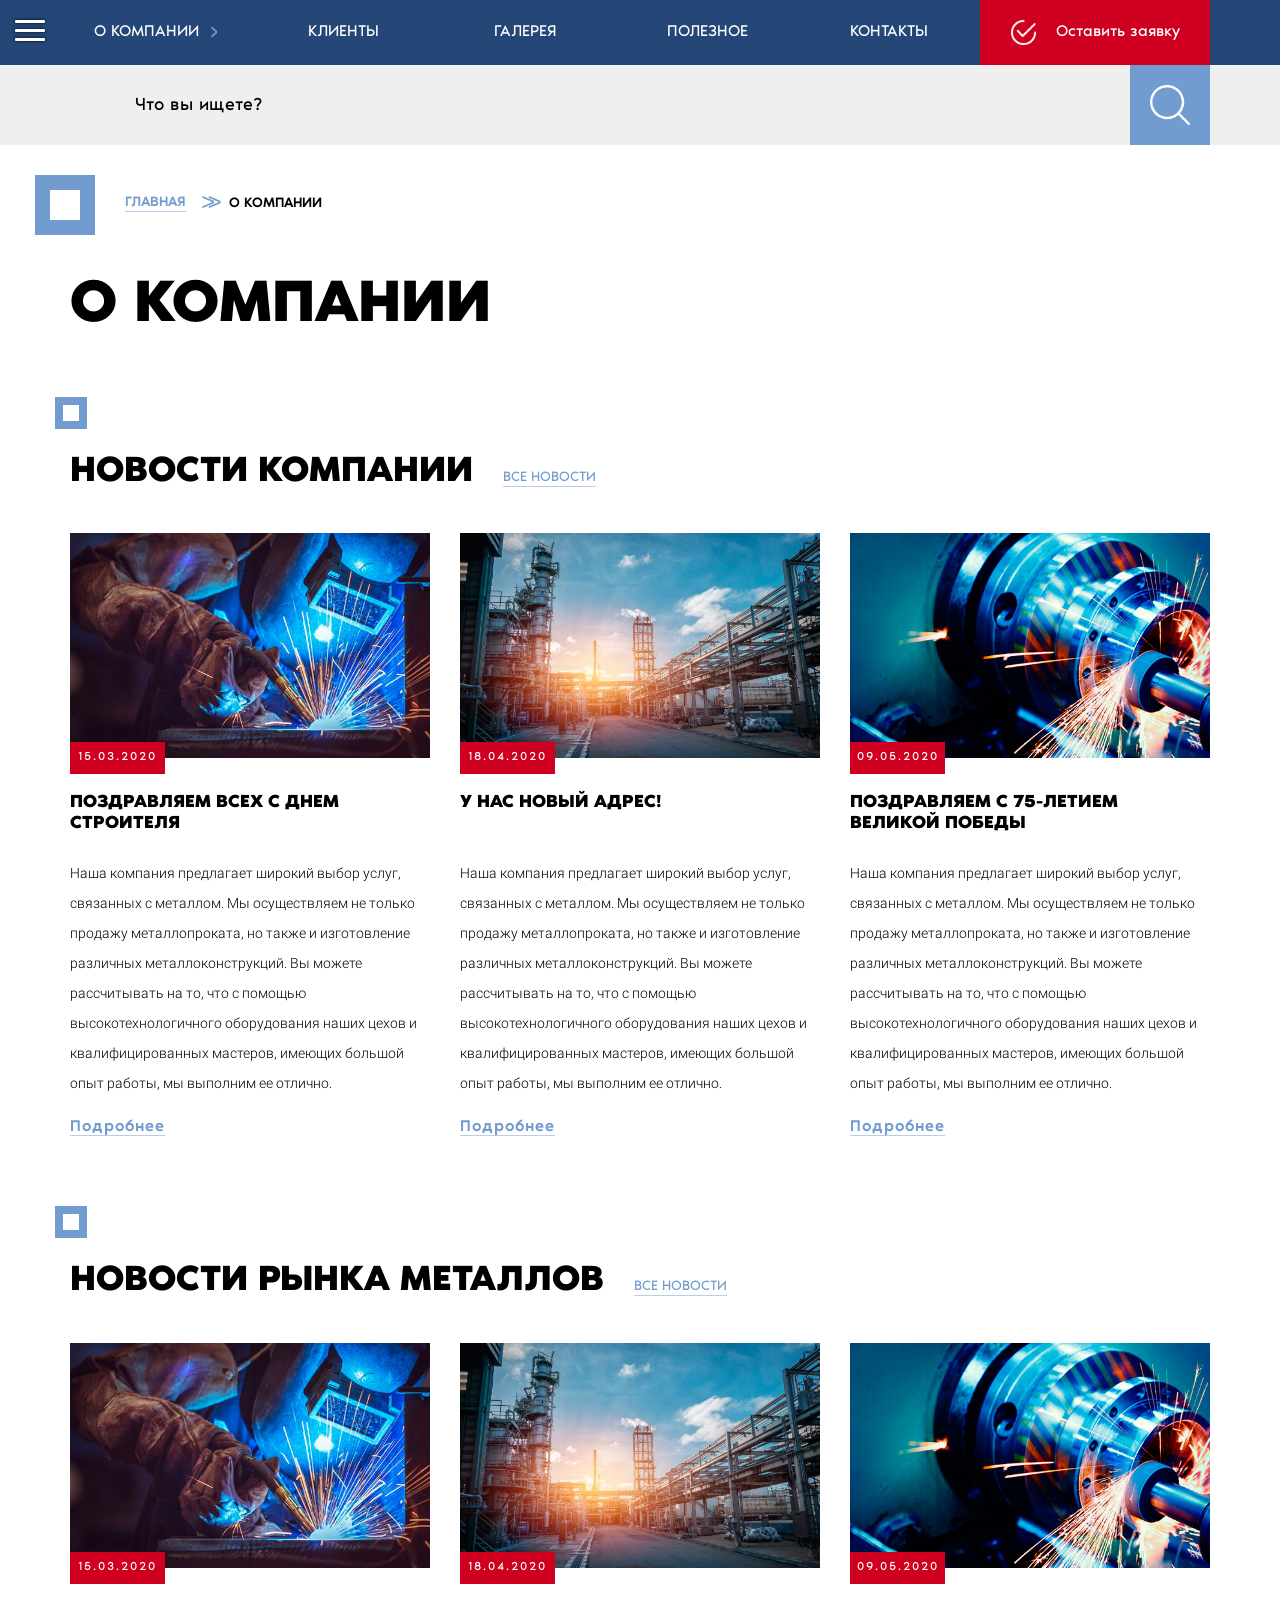
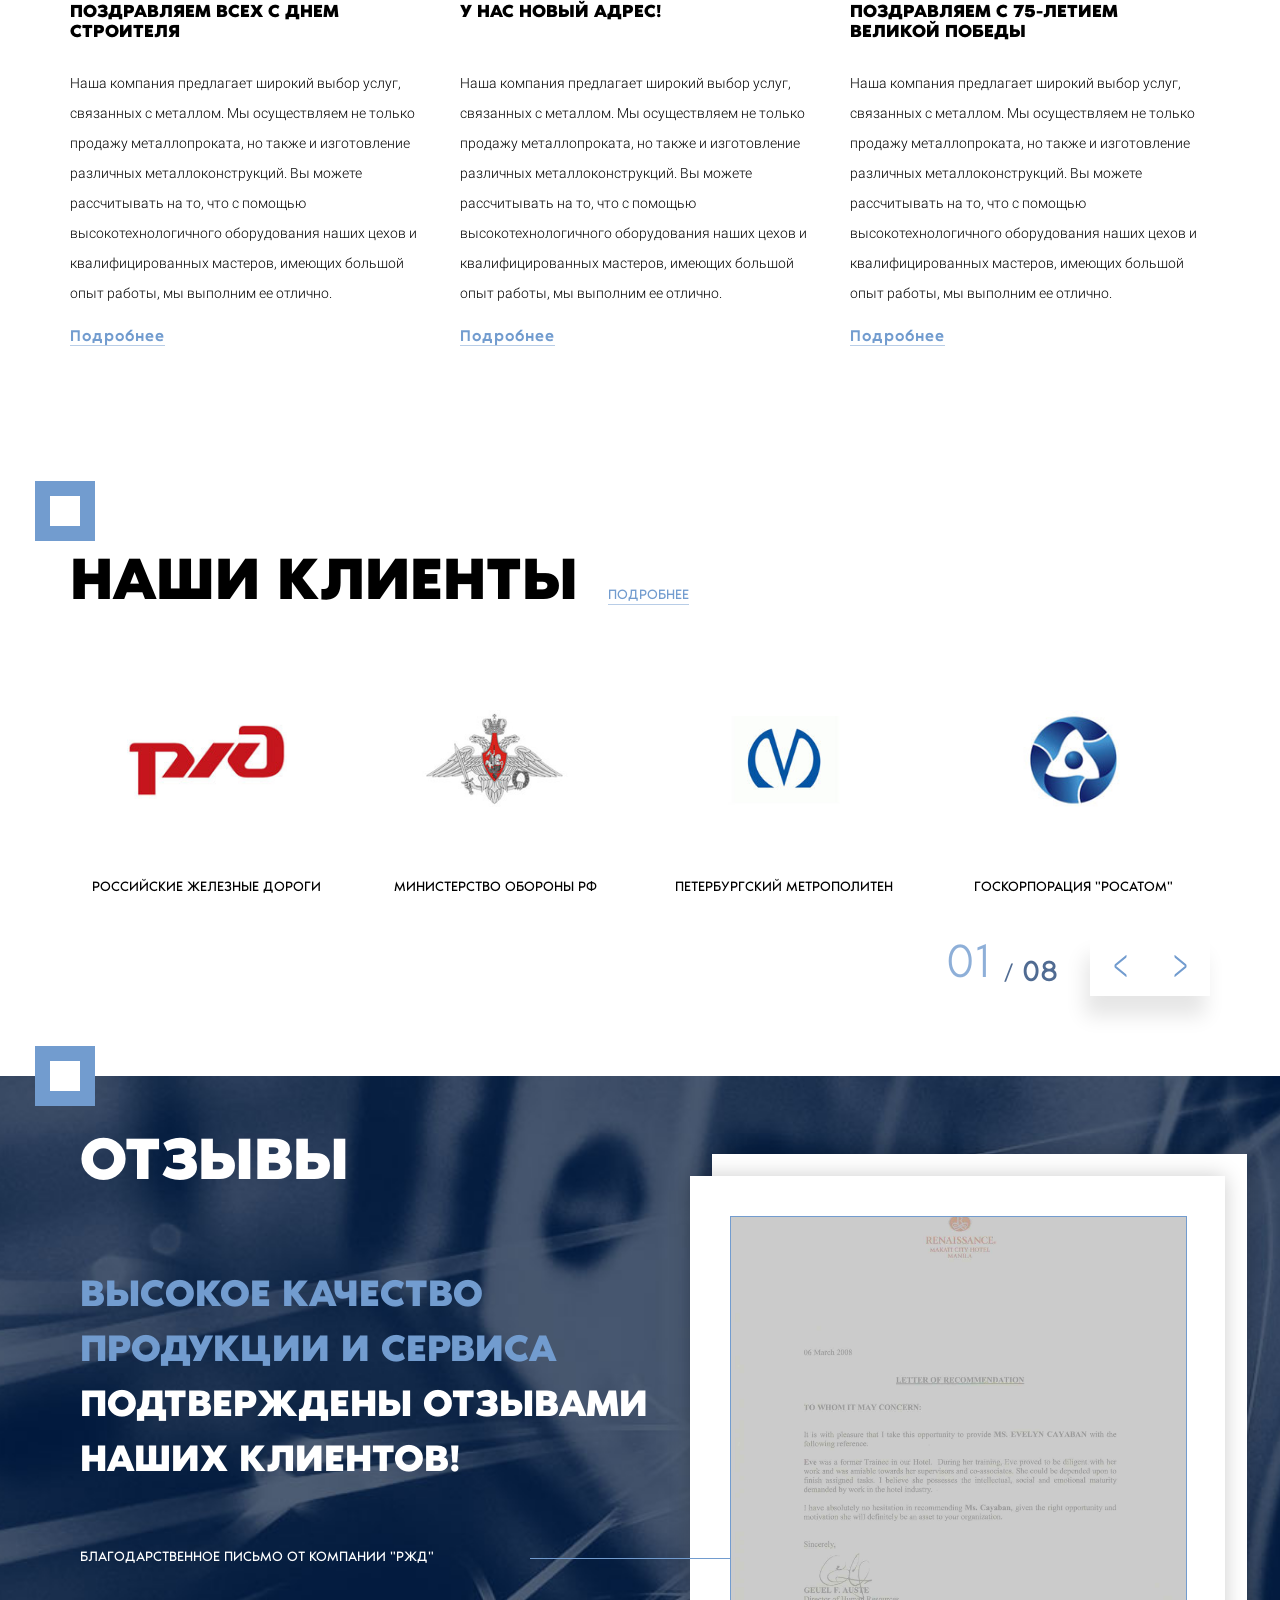
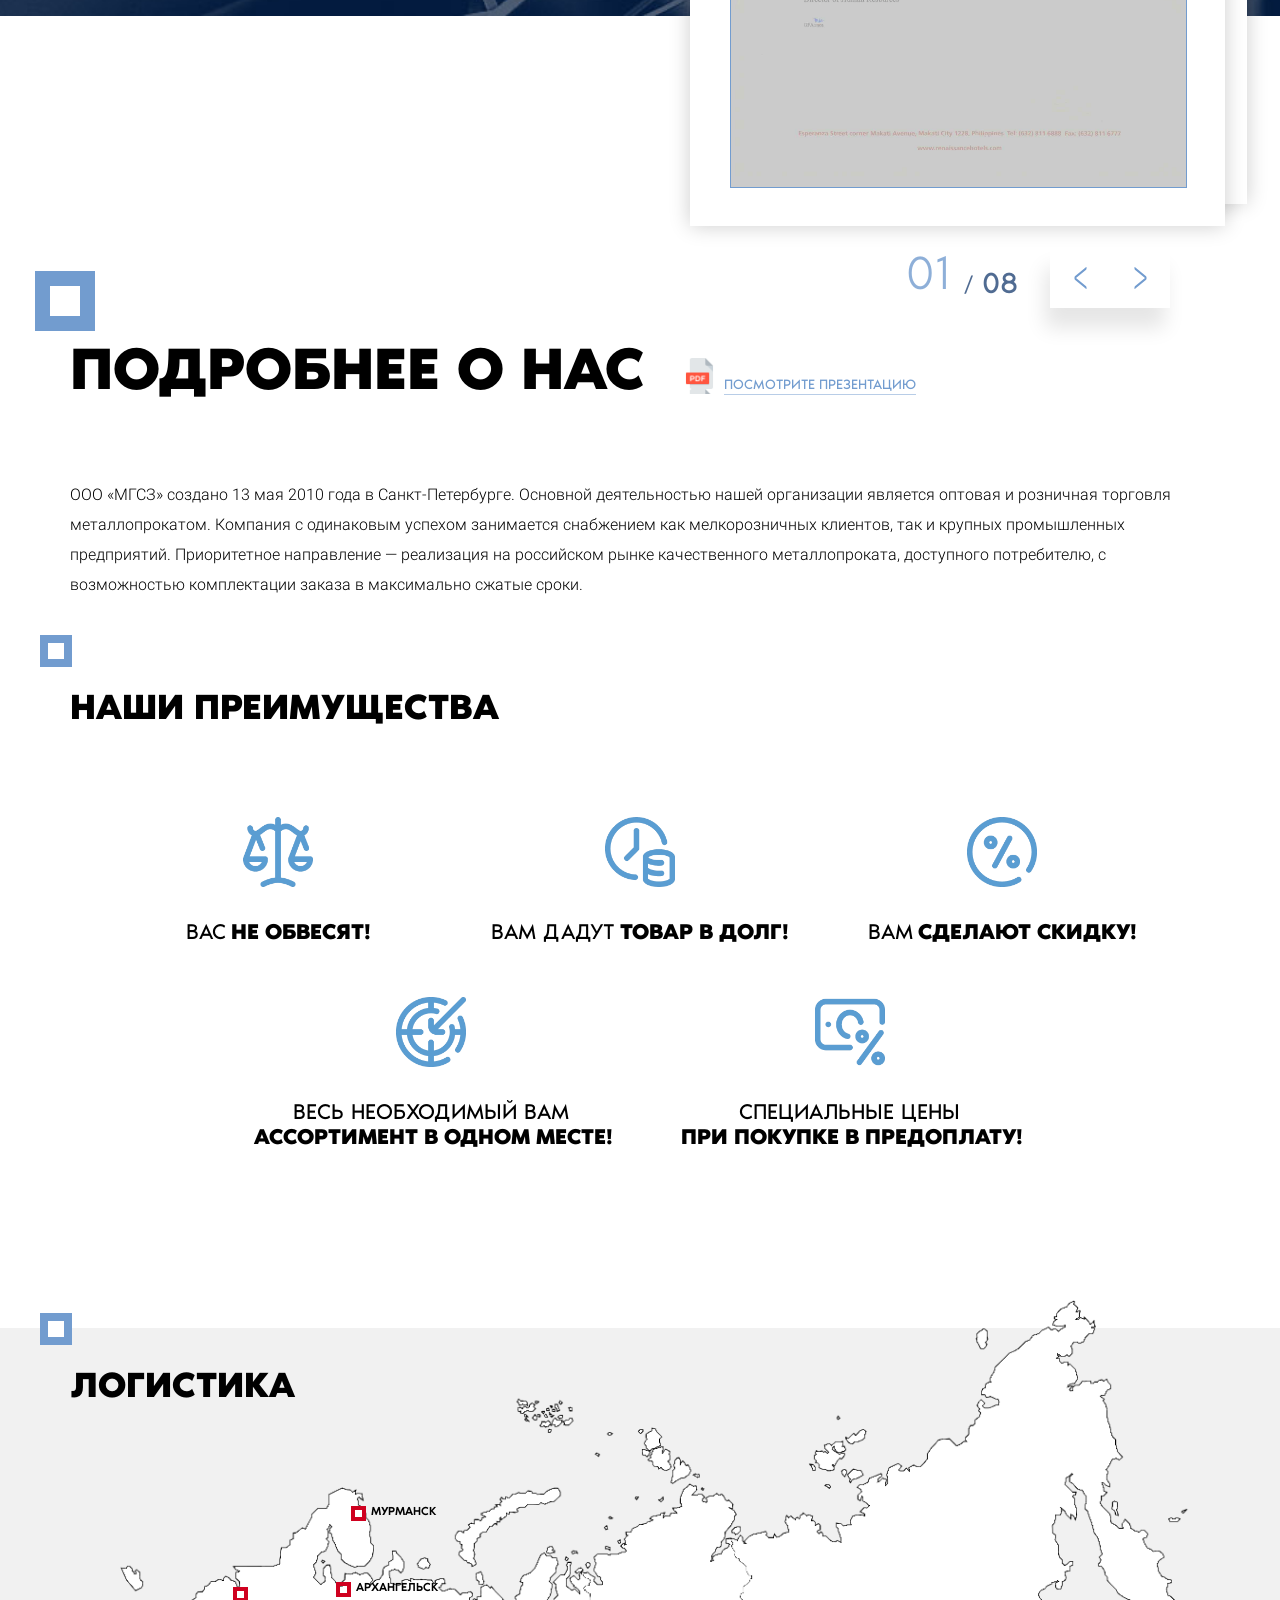
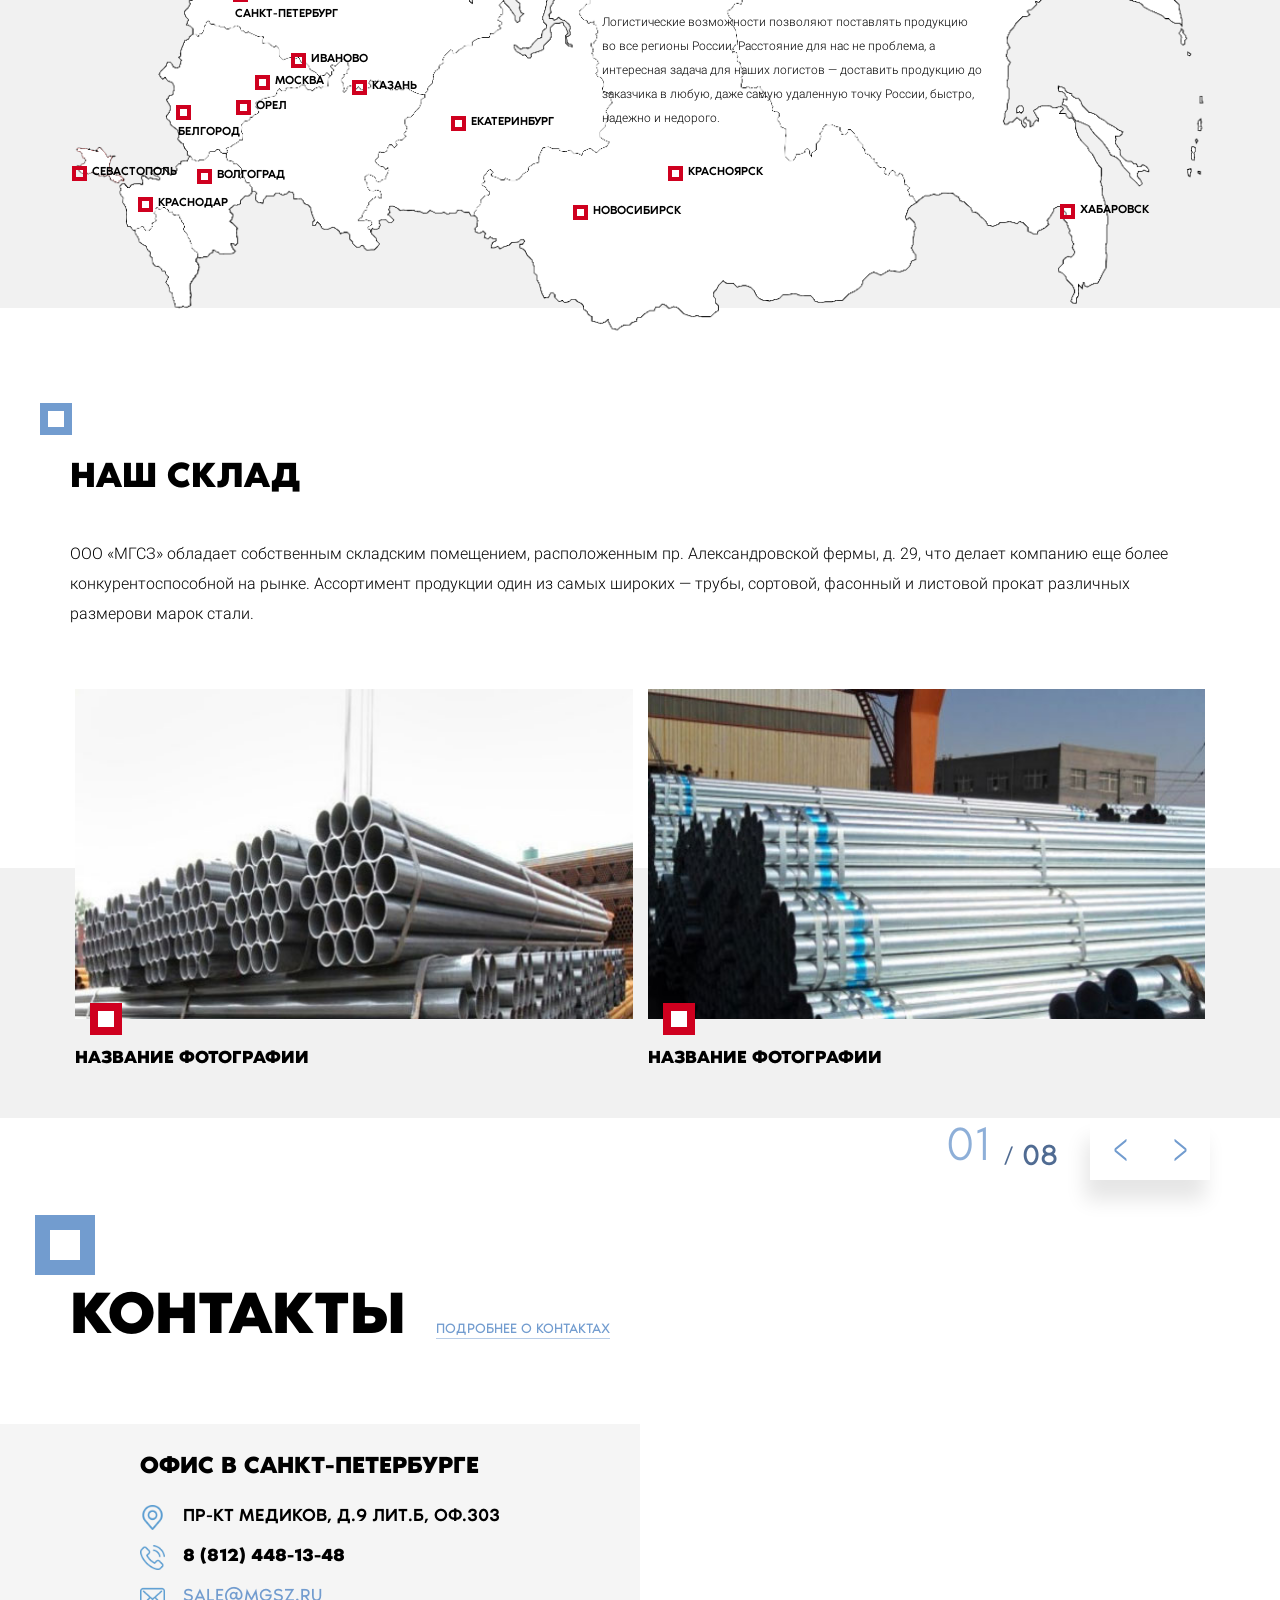
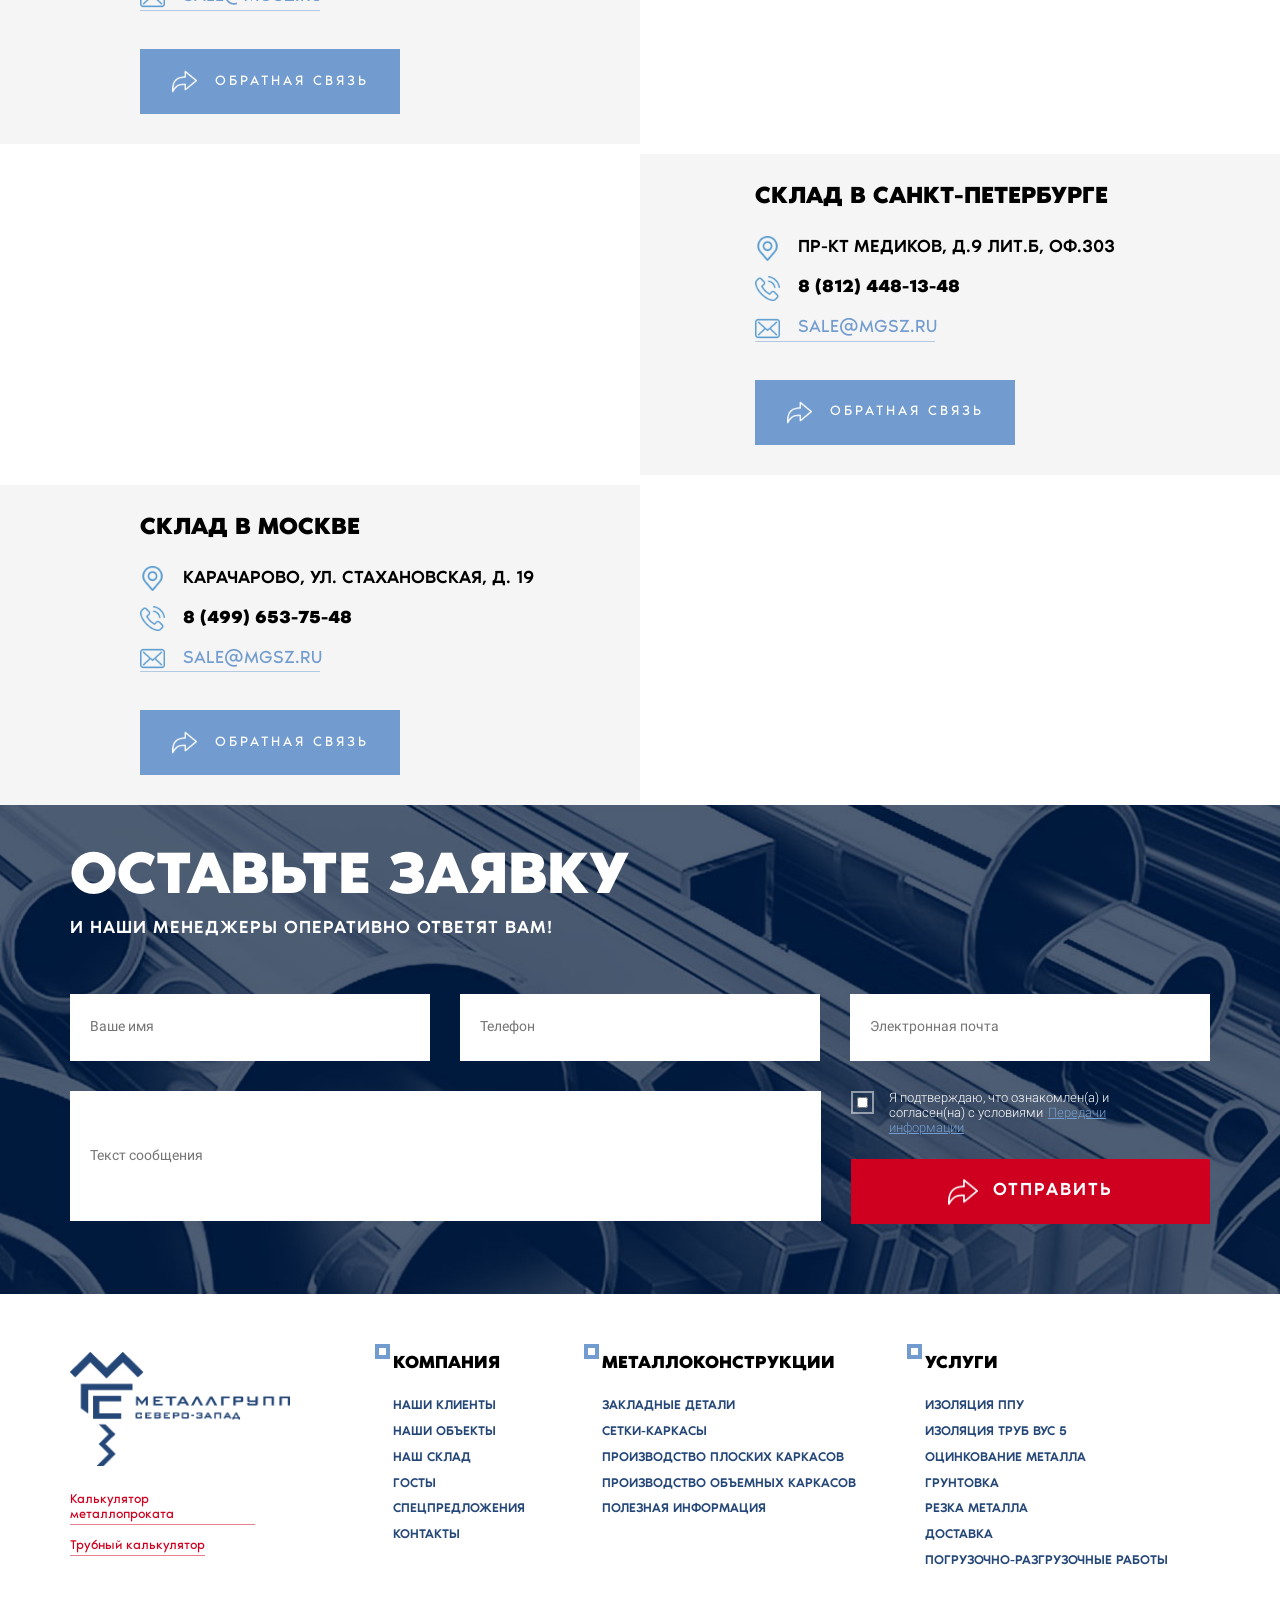
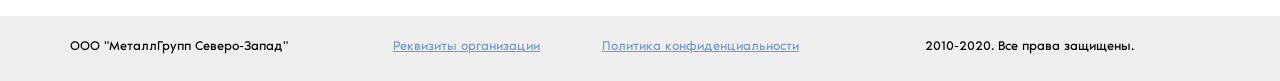
==== commit 60c6f246: "Сделана работа" ====
--- a/about.html
+++ b/about.html
@@ -18,12 +18,39 @@
   </head>
   <body>
     <div class="wrapper">
-      <div class="navburger for-active" id="navburger">
+          <div class="popup" id="popup">
+            <div class="popup__close" id="pop-close">+</div>
+            <div class="popup__price">
+              <div class="popup__img"><img src="./assets/images/pdf.png" alt="pdf"></div><span>Скачать полный прайс</span>
+            </div><span class="popup__desc">если вам необходим прайс отдельной категории или товара - запроситe его у нашего менеджера</span>
+            <div class="popup__heading">
+              <div class="popup__title">Оставить заявку</div>
+            </div>
+            <div class="popup__body">
+              <input type="name" placeholder="Ваше имя*" required>
+              <input type="phone" placeholder="Телефон*" required>
+              <input type="email" placeholder="Email*" required>
+              <textarea rows="5" placeholder="Текст сообщения"></textarea>
+              <div class="popup__body-submit">
+                <div class="popup__body-check">
+                  <div class="popup__body-checker">
+                    <input type="checkbox">
+                  </div>
+                  <div class="popup__body-text">Я подтверждаю, что ознакомлен(а) и согласен(на) с условиями<a href="">Передачи информации</a><span>*поля обязательные для заполнения</span></div>
+                </div>
+                <button class="popup__button">
+                  <div class="popup__button-icon"><img src="./assets/images/form_button.png" alt="Отправить"></div>
+                  <div class="popup__button-text">Отправить</div>
+                </button>
+              </div>
+            </div>
+          </div>
+      <div class="navburger brg" id="navburger">
         <div class="navburger-line"></div>
         <div class="navburger-line"></div>
         <div class="navburger-line"></div>
       </div>
-      <div class="burger for-active" id="burger">
+      <div class="burger brg" id="burger">
         <div class="burger-line"></div>
         <div class="burger-line"></div>
         <div class="burger-line"></div>
@@ -392,7 +419,7 @@
         <div class="sidebar__calc sidebar__other">
           <div class="sidebar__icon"><img src="./assets/images/calculator.png" alt="calculator"></div><span>Калькулятор</span>
         </div>
-        <div class="sidebar__price sidebar__other">
+        <div class="sidebar__price sidebar__other pop-trg">
           <div class="sidebar__icon"><img src="./assets/images/copy.png" alt="copy"></div><span>Скачать прайс-лист</span>
         </div>
       </sidebar>
@@ -400,42 +427,360 @@
         <nav class="navigation" id="navigation">
           <div class="navigation__menu">
             <ul class="navigation__list">
-              <li class="navigation__item for-active"><a href="/about"><span>О компании</span>
+              <li class="navigation__item for-active"><a href="/about.html"><span>О компании</span>
                       <svg class="arrow--right arrow" xmlns="http://www.w3.org/2000/svg" viewBox="0 0 10 6">
                         <path d="M0 0 L5 6 L10 0"></path>
                       </svg></a>
                 <ul class="navigation__sublist">
-                  <li class="navigation__subitem"><a href="#"><span>Новости компании</span></a></li>
+                  <li class="navigation__subitem"><a href="/news.html"><span>Новости компании</span></a></li>
                       <div class="square-small-blue">
                         <div class="square-small-blue__inner"></div>
                       </div>
-                  <li class="navigation__subitem"><a href="#"><span>Новости рынка металлов</span></a></li>
+                  <li class="navigation__subitem"><a href="/news.html"><span>Новости рынка металлов</span></a></li>
                       <div class="square-small-blue">
                         <div class="square-small-blue__inner"></div>
                       </div>
-                  <li class="navigation__subitem"><a href="#"><span>Наши клиенты</span></a></li>
+                  <li class="navigation__subitem"><a href="/about.html"><span>Наши клиенты</span></a></li>
                 </ul>
               </li>
-              <li class="navigation__item"><a href="#"><span>Клиенты</span></a></li>
+              <li class="navigation__item"><a href="/about.html"><span>Клиенты</span></a></li>
               <li class="navigation__item"><a href="/gallery.html"><span>Галерея</span></a></li>
-              <li class="navigation__item"><a href="#"><span>Полезное</span></a></li>
-              <li class="navigation__item"><a href="/contacts"><span>Контакты</span></a></li>
+              <li class="navigation__item"><a href="/about.html"><span>Полезное</span></a></li>
+              <li class="navigation__item"><a href="/contacts.html"><span>Контакты</span></a></li>
             </ul>
-            <button class="navigation__tick">
+            <button class="navigation__tick pop-trg">
               <div class="navigation__img"><img src="./assets/images/tick.png" alt="order"></div><span>Оставить заявку</span>
             </button>
           </div>
         </nav>
-            <div class="search" id="search">
+            <div class="search search--gray" id="search">
               <div class="search__input">
                     <div class="square-small-blue">
                       <div class="square-small-blue__inner"></div>
                     </div>
-                <input type="text">
-                <label>Что вы ищете?</label>
+                <input type="text" placeholder="Что вы ищете?">
                 <div class="search__magnify"><img src="./assets/images/magnifying-glass.png" alt="magnifying-glass"></div>
               </div>
             </div>
+        <section class="section about" id="about">
+          <div class="about__content">
+                <div class="path"><a class="path__from" href="/">Главная</a>
+                  <div class="path__icon">>></div>
+                  <div class="path__to">О компании</div>
+                </div>
+                    <div class="square-large-blue">
+                      <div class="square-large-blue__inner"></div>
+                    </div>
+                <div class="section-heading">
+                  <h2 class="section-title">О компании</h2><a class="section-subtitle" href=""></a>
+                  <div class="section-text"></div>
+                </div>
+                <div class="square-large-blue">
+                  <div class="square-large-blue__inner"></div>
+                </div>
+            <div class="about__body">
+                      <div class="square-medium-blue square-medium-blue--light">
+                        <div class="square-medium-blue__inner"></div>
+                      </div>
+                  <div class="section-medium-heading">
+                    <h3 class="section-medium-title">Новости компании</h3><a class="section-medium-subtitle" href="">все новости</a>
+                  </div>
+                  <div class="news__item">
+                    <div class="news__img"><img src="./assets/images/news_1.jpg" alt="news_1"></div>
+                    <div class="news__date">15.03.2020</div>
+                    <div class="news__name">поздравляем Всех с Днем Строителя</div>
+                    <div class="news__text">Наша компания предлагает широкий выбор услуг, связанных с металлом. Мы осуществляем не только продажу металлопроката, но также и изготовление различных металлоконструкций. Вы можете рассчитывать на то, что с помощью высокотехнологичного оборудования наших цехов и квалифицированных мастеров, имеющих большой опыт работы, мы выполним ее отлично.</div>
+                    <div class="news__more"><a href="">Подробнее</a></div>
+                  </div>
+                  <div class="news__item">
+                    <div class="news__img"><img src="./assets/images/news_2.jpg" alt="news_2"></div>
+                    <div class="news__date">18.04.2020</div>
+                    <div class="news__name">У нас новый адрес!</div>
+                    <div class="news__text">Наша компания предлагает широкий выбор услуг, связанных с металлом. Мы осуществляем не только продажу металлопроката, но также и изготовление различных металлоконструкций. Вы можете рассчитывать на то, что с помощью высокотехнологичного оборудования наших цехов и квалифицированных мастеров, имеющих большой опыт работы, мы выполним ее отлично.</div>
+                    <div class="news__more"><a href="">Подробнее</a></div>
+                  </div>
+                  <div class="news__item">
+                    <div class="news__img"><img src="./assets/images/news_3.jpg" alt="news_3"></div>
+                    <div class="news__date">09.05.2020</div>
+                    <div class="news__name">Поздравляем с 75-летием великой Победы</div>
+                    <div class="news__text">Наша компания предлагает широкий выбор услуг, связанных с металлом. Мы осуществляем не только продажу металлопроката, но также и изготовление различных металлоконструкций. Вы можете рассчитывать на то, что с помощью высокотехнологичного оборудования наших цехов и квалифицированных мастеров, имеющих большой опыт работы, мы выполним ее отлично.</div>
+                    <div class="news__more"><a href="">Подробнее</a></div>
+                  </div>
+            </div>
+            <div class="about__body">
+                      <div class="square-medium-blue square-medium-blue--light">
+                        <div class="square-medium-blue__inner"></div>
+                      </div>
+                  <div class="section-medium-heading">
+                    <h3 class="section-medium-title">Новости рынка металлов</h3><a class="section-medium-subtitle" href="">все новости</a>
+                  </div>
+                  <div class="news__item">
+                    <div class="news__img"><img src="./assets/images/news_1.jpg" alt="news_1"></div>
+                    <div class="news__date">15.03.2020</div>
+                    <div class="news__name">поздравляем Всех с Днем Строителя</div>
+                    <div class="news__text">Наша компания предлагает широкий выбор услуг, связанных с металлом. Мы осуществляем не только продажу металлопроката, но также и изготовление различных металлоконструкций. Вы можете рассчитывать на то, что с помощью высокотехнологичного оборудования наших цехов и квалифицированных мастеров, имеющих большой опыт работы, мы выполним ее отлично.</div>
+                    <div class="news__more"><a href="">Подробнее</a></div>
+                  </div>
+                  <div class="news__item">
+                    <div class="news__img"><img src="./assets/images/news_2.jpg" alt="news_2"></div>
+                    <div class="news__date">18.04.2020</div>
+                    <div class="news__name">У нас новый адрес!</div>
+                    <div class="news__text">Наша компания предлагает широкий выбор услуг, связанных с металлом. Мы осуществляем не только продажу металлопроката, но также и изготовление различных металлоконструкций. Вы можете рассчитывать на то, что с помощью высокотехнологичного оборудования наших цехов и квалифицированных мастеров, имеющих большой опыт работы, мы выполним ее отлично.</div>
+                    <div class="news__more"><a href="">Подробнее</a></div>
+                  </div>
+                  <div class="news__item">
+                    <div class="news__img"><img src="./assets/images/news_3.jpg" alt="news_3"></div>
+                    <div class="news__date">09.05.2020</div>
+                    <div class="news__name">Поздравляем с 75-летием великой Победы</div>
+                    <div class="news__text">Наша компания предлагает широкий выбор услуг, связанных с металлом. Мы осуществляем не только продажу металлопроката, но также и изготовление различных металлоконструкций. Вы можете рассчитывать на то, что с помощью высокотехнологичного оборудования наших цехов и квалифицированных мастеров, имеющих большой опыт работы, мы выполним ее отлично.</div>
+                    <div class="news__more"><a href="">Подробнее</a></div>
+                  </div>
+            </div>
+          </div>
+        </section>
+        <section class="section clients" id="clients">
+          <div class="clients__content">
+                    <div class="square-large-blue">
+                      <div class="square-large-blue__inner"></div>
+                    </div>
+                <div class="section-heading">
+                  <h2 class="section-title">Наши клиенты</h2><a class="section-subtitle" href="">Подробнее</a>
+                  <div class="section-text"></div>
+                </div>
+                <div class="square-large-blue">
+                  <div class="square-large-blue__inner"></div>
+                </div>
+            <div class="clients__body clislider">
+              <div class="glide__track" data-glide-el="track">
+                <div class="glide__slides">
+                      <div class="client">
+                        <div class="client__img"><img src="./assets/images/clients_railway.jpg" alt="railway"></div>
+                        <div class="client__name">Российские железные дороги</div>
+                      </div>
+                      <div class="client">
+                        <div class="client__img"><img src="./assets/images/clients_ministry.jpg" alt="ministry"></div>
+                        <div class="client__name">Министерство обороны РФ</div>
+                      </div>
+                      <div class="client">
+                        <div class="client__img"><img src="./assets/images/clients_subway.jpg" alt="subway"></div>
+                        <div class="client__name">Петербургский метрополитен</div>
+                      </div>
+                      <div class="client">
+                        <div class="client__img"><img src="./assets/images/clients_rosatom.jpg" alt="rosatom"></div>
+                        <div class="client__name">Госкорпорация &quot;Росатом&quot;</div>
+                      </div>
+                </div>
+              </div>
+              <div class="clients__controllers">
+                    <div class="controllers">
+                      <div class="controllers__quant"><span class="controllers__slide" data-glide-el="track">01</span><span class="controllers__from">/</span><span class="controllers__all">08</span></div>
+                      <div class="controllers__arrows" data-glide-el="controls">
+                        <button data-glide-dir="&lt;">
+                              <svg class="arrow--left arrow--big arrow--lightblue arrow" xmlns="http://www.w3.org/2000/svg" viewBox="0 0 10 6">
+                                <path d="M0 0 L5 6 L10 0"></path>
+                              </svg>
+                        </button>
+                        <button data-glide-dir="&gt;">
+                              <svg class="arrow--right arrow--big arrow--lightblue arrow" xmlns="http://www.w3.org/2000/svg" viewBox="0 0 10 6">
+                                <path d="M0 0 L5 6 L10 0"></path>
+                              </svg>
+                        </button>
+                      </div>
+                    </div>
+              </div>
+            </div>
+          </div>
+        </section>
+        <section class="section reviews" id="reviews">
+          <div class="reviews__bg"><img src="./assets/images/reviews_lg.jpg" alt="Фон формы"></div>
+          <div class="reviews__content-extended">
+                    <div class="square-large-blue">
+                      <div class="square-large-blue__inner"></div>
+                    </div>
+                <div class="section-heading">
+                  <h2 class="section-title">Отзывы</h2><a class="section-subtitle" href=""></a>
+                  <div class="section-text"></div>
+                </div>
+            <h2 class="reviews__title"> <span>Высокое качество продукции и сервиса</span><span>Подтверждены отзывами наших клиентов!</span></h2>
+            <div class="reviews__desc">Благодарственное письмо от компании "РЖД"	</div>
+            <div class="reviews__sliders">
+                  <div class="pdfs">
+                    <div class="glide__pdf pdf__2">
+                      <div class="glide__track" data-glide-el="track">
+                        <div class="glide__slides pdfs__slides">
+                          <div class="glide-slide">
+                            <div class="pdf">
+                              <div class="pdf__image"><img src="./assets/images/pdfs_3.jpg" alt="3"></div>
+                            </div>
+                          </div>
+                          <div class="glide-slide">
+                            <div class="pdf">
+                              <div class="pdf__image"><img src="./assets/images/pdfs_2.jpg" alt="2"></div>
+                            </div>
+                          </div>
+                          <div class="glide-slide">
+                            <div class="pdf">
+                              <div class="pdf__image"><img src="./assets/images/pdfs_steel.jpg" alt="steel"></div>
+                            </div>
+                          </div>
+                          <div class="glide-slide">
+                            <div class="pdf">
+                              <div class="pdf__image"><img src="./assets/images/pdfs_1.jpg" alt="1"></div>
+                            </div>
+                          </div>
+                        </div>
+                      </div>
+                      <div class="pdfs__controllers">
+                            <div class="controllers">
+                              <div class="controllers__quant"><span class="controllers__slide" data-glide-el="track">01</span><span class="controllers__from">/</span><span class="controllers__all">08</span></div>
+                              <div class="controllers__arrows" data-glide-el="controls">
+                                <button data-glide-dir="&lt;">
+                                      <svg class="arrow--left arrow--big arrow--lightblue arrow" xmlns="http://www.w3.org/2000/svg" viewBox="0 0 10 6">
+                                        <path d="M0 0 L5 6 L10 0"></path>
+                                      </svg>
+                                </button>
+                                <button data-glide-dir="&gt;">
+                                      <svg class="arrow--right arrow--big arrow--lightblue arrow" xmlns="http://www.w3.org/2000/svg" viewBox="0 0 10 6">
+                                        <path d="M0 0 L5 6 L10 0"></path>
+                                      </svg>
+                                </button>
+                              </div>
+                            </div>
+                      </div>
+                    </div>
+                  </div>
+            </div>
+          </div>
+        </section>
+        <section class="section more" id="more">
+          <div class="more__content">
+                    <div class="square-large-blue">
+                      <div class="square-large-blue__inner"></div>
+                    </div>
+                <div class="section-heading">
+                  <h2 class="section-title">Подробнее о нас</h2><a class="section-subtitle" href="">посмотрите презентацию</a>
+                  <div class="section-text"></div>
+                </div>
+            <div class="more__body">
+              <div class="more__text"> <span>ООО «МГСЗ» создано 13 мая 2010 года в Санкт-Петербурге. Основной деятельностью нашей организации является оптовая и розничная торговля металлопрокатом. Компания с одинаковым успехом занимается снабжением как мелкорозничных клиентов, так и крупных промышленных предприятий.  Приоритетное направление — реализация на российском рынке качественного металлопроката, доступного потребителю, с возможностью комплектации заказа в максимально сжатые сроки. </span></div>
+            </div>
+          </div>
+        </section>
+        <section class="section advantages-horizontal" id="advantages">
+          <div class="advantages-horizontal__content">
+                    <div class="square-medium-blue square-medium-blue--light">
+                      <div class="square-medium-blue__inner"></div>
+                    </div>
+                <div class="section-medium-heading">
+                  <h3 class="section-medium-title">Наши преимущества</h3><a class="section-medium-subtitle" href=""></a>
+                </div>
+            <div class="advantages-horizontal__body">
+              <div class="advantages__item">
+                <div class="advantages__image"><img src="./assets/images/advantages_1.png" alt="advantages_1"></div>
+                <div class="advantages__text"><span>Вас</span><span>не обвесят!</span></div>
+              </div>
+              <div class="advantages__item">
+                <div class="advantages__image"><img src="./assets/images/advantages_2.png" alt="advantages_2"></div>
+                <div class="advantages__text"><span>Вам дадут</span><span>товар в долг!</span></div>
+              </div>
+              <div class="advantages__item">
+                <div class="advantages__image"><img src="./assets/images/advantages_3.png" alt="advantages_3"></div>
+                <div class="advantages__text"><span>Вам</span><span>сделают скидку!</span></div>
+              </div>
+              <div class="advantages__item">
+                <div class="advantages__image"><img src="./assets/images/advantages_4.png" alt="advantages_4"></div>
+                <div class="advantages__text"><span>Весь необходимый вам</span><span>ассортимент в одном месте!</span></div>
+              </div>
+              <div class="advantages__item">
+                <div class="advantages__image"><img src="./assets/images/advantages_5.png" alt="advantages_5"></div>
+                <div class="advantages__text"><span>Специальные цены</span><span>при покупке в предоплату!</span></div>
+              </div>
+            </div>
+          </div>
+        </section>
+        <section class="section logistics" id="logistics">
+          <div class="logistics__content">
+                    <div class="square-medium-blue square-medium-blue--light">
+                      <div class="square-medium-blue__inner"></div>
+                    </div>
+                <div class="section-medium-heading">
+                  <h3 class="section-medium-title">Логистика</h3><a class="section-medium-subtitle" href=""></a>
+                </div>
+            <div class="logistics__body">
+              <div class="logistics__map"><img src="./assets/images/russia_map.png" alt="Russia">
+                <div class="logistics__text">Логистические возможности позволяют поставлять продукцию во все регионы России. Расстояние для нас не проблема, а интересная задача для наших логистов — доставить продукцию до заказчика в любую, даже самую удаленную точку России, быстро, надежно и недорого.</div>
+                <div class="logistics__items">
+                  <div class="log__item log__item1">Мурманск</div>
+                  <div class="log__item log__item2">Архангельск</div>
+                  <div class="log__item log__item3 log__item--top">Санкт-петербург</div>
+                  <div class="log__item log__item4">Иваново</div>
+                  <div class="log__item log__item5">Москва</div>
+                  <div class="log__item log__item6">Казань</div>
+                  <div class="log__item log__item7">Орел</div>
+                  <div class="log__item log__item8 log__item--top">Белгород</div>
+                  <div class="log__item log__item9">Севастополь</div>
+                  <div class="log__item log__item10">Волгоград</div>
+                  <div class="log__item log__item11">Краснодар</div>
+                  <div class="log__item log__item12">Екатеринбург</div>
+                  <div class="log__item log__item13">Новосибирск</div>
+                  <div class="log__item log__item14">Красноярск</div>
+                  <div class="log__item log__item15">Хабаровск</div>
+                </div>
+              </div>
+            </div>
+          </div>
+        </section>
+        <section class="section stock" id="stock">
+          <div class="stock__bg"></div>
+          <div class="stock__content">
+                    <div class="square-medium-blue square-medium-blue--light">
+                      <div class="square-medium-blue__inner"></div>
+                    </div>
+                <div class="section-medium-heading">
+                  <h3 class="section-medium-title">Наш склад</h3><a class="section-medium-subtitle" href=""></a>
+                </div>
+            <div class="stock__body">
+              <div class="stock__text">ООО «МГСЗ» обладает собственным складским помещением, расположенным пр. Александровской фермы, д. 29, что делает компанию еще более конкурентоспособной на рынке. Ассортимент продукции один из самых широких — трубы, сортовой, фасонный и листовой прокат различных размерови марок стали.</div>
+              <div class="stock__items stockSlider">
+                <div class="glide__track" data-glide-el="track">
+                  <div class="glide__slides">
+                    <div class="stock-item">
+                      <div class="stock-item__image"><img src="./assets/images/stock_1.jpg" alt="stock_1"></div>
+                          <div class="square-medium-red">
+                            <div class="square-medium-red__inner"></div>
+                          </div>
+                      <div class="stock-item__title">Название фотографии</div>
+                    </div>
+                    <div class="stock-item">
+                      <div class="stock-item__image"><img src="./assets/images/stock_2.jpg" alt="stock_2"></div>
+                          <div class="square-medium-red">
+                            <div class="square-medium-red__inner"></div>
+                          </div>
+                      <div class="stock-item__title">Название фотографии</div>
+                    </div>
+                  </div>
+                </div>
+                <div class="stock__controllers">
+                      <div class="controllers">
+                        <div class="controllers__quant"><span class="controllers__slide" data-glide-el="track">01</span><span class="controllers__from">/</span><span class="controllers__all">08</span></div>
+                        <div class="controllers__arrows" data-glide-el="controls">
+                          <button data-glide-dir="&lt;">
+                                <svg class="arrow--left arrow--big arrow--lightblue arrow" xmlns="http://www.w3.org/2000/svg" viewBox="0 0 10 6">
+                                  <path d="M0 0 L5 6 L10 0"></path>
+                                </svg>
+                          </button>
+                          <button data-glide-dir="&gt;">
+                                <svg class="arrow--right arrow--big arrow--lightblue arrow" xmlns="http://www.w3.org/2000/svg" viewBox="0 0 10 6">
+                                  <path d="M0 0 L5 6 L10 0"></path>
+                                </svg>
+                          </button>
+                        </div>
+                      </div>
+                </div>
+              </div>
+            </div>
+          </div>
+        </section>
         <section class="section contacts" id="contacts">
           <div class="contacts__content">
                     <div class="square-large-blue">
@@ -451,29 +796,35 @@
                   <div class="contact">
                     <h3 class="contact__title">офис в санкт-петербурге</h3>
                     <div class="contact__address"><img src="./assets/images/place.png" alt="address"><span>пр-кт Медиков, д.9 лит.Б, оф.303</span></div><a class="contact__phone" href="tel:88124481348"><img src="./assets/images/phone-call.png" alt="address"><span>8 (812) 448-13-48</span></a><a class="contact__address contact__email" href="email:undefined"><img src="./assets/images/envelope.png" alt="address"><span>sale@mgsz.ru</span></a>
-                    <button class="contact__link"><img src="./assets/images/next2.png" alt="link"><span>Обратная связь</span></button>
-                  </div>
-            </div>
-            <div class="contacts__piece contacts__map sp-office"><img src="./assets/images/sp-office.jpg" alt="sp-office"></div>
+                    <button class="contact__link pop-trg"><img src="./assets/images/next2.png" alt="link"><span>Обратная связь</span></button>
+                  </div>
+            </div>
+            <div class="contacts__piece contacts__map sp-office">
+              <iframe src="https://yandex.ru/map-widget/v1/?um=constructor%3Af865219da72f7d67f4d0d8bdc857a2449816bd77bc2fa6070cef8cc6b06647b1&amp;amp;source=constructor" width="100%" height="400" frameborder="0"></iframe>
+            </div>
             <div class="contacts__piece contacts__data sp-stock">
                   <div class="contact">
                     <h3 class="contact__title">склад в санкт-петербурге</h3>
                     <div class="contact__address"><img src="./assets/images/place.png" alt="address"><span>пр-кт Медиков, д.9 лит.Б, оф.303</span></div><a class="contact__phone" href="tel:88124481348"><img src="./assets/images/phone-call.png" alt="address"><span>8 (812) 448-13-48</span></a><a class="contact__address contact__email" href="email:undefined"><img src="./assets/images/envelope.png" alt="address"><span>sale@mgsz.ru</span></a>
-                    <button class="contact__link"><img src="./assets/images/next2.png" alt="link"><span>Обратная связь</span></button>
-                  </div>
-            </div>
-            <div class="contacts__piece contacts__map sp-stock"><img src="./assets/images/sp-stock.jpg" alt="sp-office"></div>
+                    <button class="contact__link pop-trg"><img src="./assets/images/next2.png" alt="link"><span>Обратная связь</span></button>
+                  </div>
+            </div>
+            <div class="contacts__piece contacts__map sp-stock">
+              <iframe src="https://yandex.ru/map-widget/v1/?um=constructor%3Af865219da72f7d67f4d0d8bdc857a2449816bd77bc2fa6070cef8cc6b06647b1&amp;amp;source=constructor" width="100%" height="400" frameborder="0"></iframe>
+            </div>
             <div class="contacts__piece contacts__data msk-stock">
                   <div class="contact">
                     <h3 class="contact__title">склад в москве</h3>
                     <div class="contact__address"><img src="./assets/images/place.png" alt="address"><span>Карачарово, ул. Стахановская, д. 19</span></div><a class="contact__phone" href="tel: 84996537548"><img src="./assets/images/phone-call.png" alt="address"><span> 8 (499) 653-75-48</span></a><a class="contact__address contact__email" href="email:undefined"><img src="./assets/images/envelope.png" alt="address"><span>sale@mgsz.ru</span></a>
-                    <button class="contact__link"><img src="./assets/images/next2.png" alt="link"><span>Обратная связь</span></button>
-                  </div>
-            </div>
-            <div class="contacts__piece contacts__map msk-stock"><img src="./assets/images/msk-stock.jpg" alt="sp-office"></div>
+                    <button class="contact__link pop-trg"><img src="./assets/images/next2.png" alt="link"><span>Обратная связь</span></button>
+                  </div>
+            </div>
+            <div class="contacts__piece contacts__map msk-stock">
+              <iframe src="https://yandex.ru/map-widget/v1/?um=constructor%3Af865219da72f7d67f4d0d8bdc857a2449816bd77bc2fa6070cef8cc6b06647b1&amp;amp;source=constructor" width="100%" height="400" frameborder="0"></iframe>
+            </div>
           </div>
         </section>
-            <div class="form">
+            <div class="form form--bottom">
               <div class="form__bg"><img src="./assets/images/form_lg.jpg" alt="Фон формы"></div>
               <div class="form__content">
                     <div class="square-large-blue">
@@ -521,13 +872,7 @@
                             <div class="square-small-blue__inner"></div>
                           </div>
                       <div class="footer-column__name">Компания</div>
-                      <div class="footer-column__lines">
-                        <div class="footer-column__line">Наши клиенты</div>
-                        <div class="footer-column__line">Наши объекты</div>
-                        <div class="footer-column__line">Наш склад</div>
-                        <div class="footer-column__line">Госты</div>
-                        <div class="footer-column__line">Спецпредложения</div>
-                        <div class="footer-column__line">Контакты</div>
+                      <div class="footer-column__lines"><a class="footer-column__line" href="">Наши клиенты</a><a class="footer-column__line" href="">Наши объекты</a><a class="footer-column__line" href="">Наш склад</a><a class="footer-column__line" href="">Госты</a><a class="footer-column__line" href="">Спецпредложения</a><a class="footer-column__line" href="">Контакты</a>
                         <!-- .footer-column__line.footer-column__line2=line2-->
                         <!-- .footer-column__line.footer-column__line3=line3-->
                         <!-- .footer-column__line.footer-column__line4=line4-->
@@ -541,12 +886,7 @@
                             <div class="square-small-blue__inner"></div>
                           </div>
                       <div class="footer-column__name">Металлоконструкции</div>
-                      <div class="footer-column__lines">
-                        <div class="footer-column__line">Закладные детали</div>
-                        <div class="footer-column__line">Сетки-каркасы</div>
-                        <div class="footer-column__line">Производство плоских каркасов</div>
-                        <div class="footer-column__line">Производство объемных каркасов</div>
-                        <div class="footer-column__line">Полезная информация</div>
+                      <div class="footer-column__lines"><a class="footer-column__line" href="">Закладные детали</a><a class="footer-column__line" href="">Сетки-каркасы</a><a class="footer-column__line" href="">Производство плоских каркасов</a><a class="footer-column__line" href="">Производство объемных каркасов</a><a class="footer-column__line" href="">Полезная информация</a>
                         <!-- .footer-column__line.footer-column__line2=line2-->
                         <!-- .footer-column__line.footer-column__line3=line3-->
                         <!-- .footer-column__line.footer-column__line4=line4-->
@@ -560,14 +900,7 @@
                             <div class="square-small-blue__inner"></div>
                           </div>
                       <div class="footer-column__name">Услуги</div>
-                      <div class="footer-column__lines">
-                        <div class="footer-column__line">Изоляция ППУ</div>
-                        <div class="footer-column__line">Изоляция труб ВУС 5</div>
-                        <div class="footer-column__line">Оцинкование металла</div>
-                        <div class="footer-column__line">Грунтовка</div>
-                        <div class="footer-column__line">Резка металла</div>
-                        <div class="footer-column__line">Доставка</div>
-                        <div class="footer-column__line">Погрузочно-разгрузочные работы</div>
+                      <div class="footer-column__lines"><a class="footer-column__line" href="">Изоляция ППУ</a><a class="footer-column__line" href="">Изоляция труб ВУС 5</a><a class="footer-column__line" href="">Оцинкование металла</a><a class="footer-column__line" href="">Грунтовка</a><a class="footer-column__line" href="">Резка металла</a><a class="footer-column__line" href="">Доставка</a><a class="footer-column__line" href="">Погрузочно-разгрузочные работы</a>
                         <!-- .footer-column__line.footer-column__line2=line2-->
                         <!-- .footer-column__line.footer-column__line3=line3-->
                         <!-- .footer-column__line.footer-column__line4=line4-->
@@ -589,7 +922,7 @@
         </footer>
       </div>
     </div>
-    <script src="./assets/libraries/glide-3.4.1/dist/glide.min.mjs"></script>
-    <script src="./assets/js/script.mjs"></script>
+    <script src="./assets/libraries/glide-3.4.1/dist/glide.min.js"></script>
+    <script src="./assets/js/script.js"></script>
   </body>
 </html>
--- a/assets/css/app.css
+++ b/assets/css/app.css
@@ -12,7 +12,7 @@
   min-height: 100%;
   background: white;
   color: black;
-  overflow-x: hidden;
+  overflow: hidden;
   font-family: "NoirPro";
   font-weight: normal;
 }
@@ -186,6 +186,19 @@
   position: relative;
   margin-left: 30px;
   color: #729ccf;
+  text-decoration: none;
+  border-bottom: 1px solid rgba(114, 156, 207, 0.5);
+}
+
+.good__link:hover, .good__link:focus {
+  color: #5f8fc9;
+  border-bottom: 1px solid #5f8fc9;
+  outline: none;
+}
+
+.good__link:active {
+  color: #4c81c2;
+  border-bottom: 1px solid #4c81c2;
 }
 
 .products {
@@ -261,6 +274,21 @@
   font-weight: 500;
   letter-spacing: 2px;
   cursor: pointer;
+  transition: .5s;
+}
+
+.products__button a {
+  text-decoration: none;
+  color: white;
+}
+
+.products__button:hover, .products__button:focus {
+  background: #b6001b;
+  outline: none;
+}
+
+.products__button:active {
+  background: #9c0017;
 }
 
 @media (max-width: 1199px) {
@@ -304,7 +332,7 @@
 .product {
   position: relative;
   width: 338px;
-  height: 270px;
+  height: 290px;
   box-shadow: 10px 30px 30px rgba(0, 0, 0, 0.1);
   margin-bottom: 40px;
   padding: 10px;
@@ -312,6 +340,20 @@
   text-transform: uppercase;
   font-weight: 700;
   box-sizing: border-box;
+  cursor: pointer;
+  transition: .5s;
+}
+
+.product:hover, .product:focus {
+  box-shadow: 10px 30px 30px rgba(0, 0, 0, 0.2);
+}
+
+.product:hover .product__name, .product:focus .product__name {
+  color: #254777;
+}
+
+.product .square-medium-blue {
+  left: -36px;
 }
 
 .product__img {
@@ -333,7 +375,7 @@
 
 @media (max-width: 1199px) {
   .product {
-    height: 180px;
+    height: 200px;
     margin: 0 15px 20px;
     font-size: 18px;
     box-shadow: 10px 10px 10px rgba(0, 0, 0, 0.1);
@@ -346,6 +388,7 @@
   align-items: center;
   height: calc(100% - 210px);
   margin: auto 35px;
+  transition: .5s;
 }
 
 @media (max-width: 1199px) {
@@ -429,6 +472,20 @@
   padding: 30px;
   font-size: 22px;
   font-weight: 700;
+  cursor: pointer;
+  transition: .5s;
+}
+
+.service:hover, .service:focus {
+  box-shadow: 10px 30px 30px rgba(0, 0, 0, 0.2);
+}
+
+.service:hover .service__number, .service:focus .service__number {
+  color: #729ccf;
+}
+
+.service:hover .service__title, .service:focus .service__title {
+  color: #254777;
 }
 
 @media (max-width: 1199px) {
@@ -476,6 +533,7 @@
   color: #f1f1f1;
   letter-spacing: -3px;
   line-height: 47px;
+  transition: .5s;
 }
 
 @media (max-width: 1199px) {
@@ -492,6 +550,7 @@
   font-size: 24px;
   margin: 25px 0;
   text-transform: uppercase;
+  transition: .5s;
 }
 
 @media (max-width: 1199px) {
@@ -634,6 +693,12 @@
   background: white;
 }
 
+@media (max-width: 1199px) {
+  .reviews {
+    padding-bottom: 50px;
+  }
+}
+
 .reviews__bg {
   position: absolute;
   display: block;
@@ -732,13 +797,14 @@
   position: relative;
   width: 100%;
   background: white;
+  z-index: 20;
 }
 
 .news__content {
   position: relative;
   max-width: 1170px;
   margin: 0 auto;
-  padding: 40px 15px 140px;
+  padding: 40px 15px 80px;
   box-sizing: border-box;
 }
 
@@ -859,6 +925,19 @@
 
 .news__more a {
   color: #729ccf;
+  text-decoration: none;
+  border-bottom: 1px solid rgba(114, 156, 207, 0.5);
+}
+
+.news__more a:hover, .news__more a:focus {
+  color: #5f8fc9;
+  border-bottom: 1px solid #5f8fc9;
+  outline: none;
+}
+
+.news__more a:active {
+  color: #4c81c2;
+  border-bottom: 1px solid #4c81c2;
 }
 
 @media (max-width: 1199px) {
@@ -879,14 +958,15 @@
   position: relative;
   max-width: 1170px;
   height: auto;
-  margin: auto;
-  padding: 40px 15px;
+  margin: 60px auto 0;
+  padding: 40px 15px 0;
   box-sizing: border-box;
 }
 
 @media (max-width: 1199px) {
   .contacts__content {
     padding: 20px 15px 0;
+    margin: 0 auto;
   }
 }
 
@@ -956,7 +1036,7 @@
   background: #f5f5f5;
   padding: 30px 0;
   display: flex;
-  justify-content: center;
+  justify-content: flex-end;
 }
 
 @media (max-width: 1199px) {
@@ -971,6 +1051,17 @@
 
 .contacts__data.sp-stock {
   order: 4;
+  justify-content: flex-start;
+}
+
+.contacts__data.sp-stock .contact {
+  margin-left: 115px;
+}
+
+@media (max-width: 1199px) {
+  .contacts__data.sp-stock .contact {
+    margin: 0;
+  }
 }
 
 @media (max-width: 1199px) {
@@ -994,7 +1085,7 @@
   overflow: hidden;
 }
 
-.contacts__map img {
+.contacts__map iframe {
   position: relative;
   width: 100%;
   height: 100%;
@@ -1025,101 +1116,150 @@
   order: 6;
 }
 
-.news {
+.catalog {
   position: relative;
   width: 100%;
   background: white;
 }
 
-.news .section-heading {
-  width: 100%;
-}
-
-.news .section-subtitle {
-  display: none;
-}
-
-.news__content {
-  position: relative;
-  display: flex;
-  flex-direction: column;
+.catalog__content {
+  position: relative;
   max-width: 1170px;
-  margin: 90px auto 0;
-  padding: 40px 15px 90px;
+  height: auto;
+  margin: 60px auto 0;
+  padding: 40px 15px;
   box-sizing: border-box;
 }
 
 @media (max-width: 1199px) {
-  .news__content {
-    padding: 20px 15px 0;
-  }
-}
-
-.news__content .controllers {
-  position: relative;
-  justify-self: flex-end;
-  align-self: flex-end;
-}
-
-@media (max-width: 1199px) {
-  .news__content .controllers {
+  .catalog__content {
+    padding: 20px 15px 30px;
+  }
+}
+
+.catalog__content .section-heading {
+  margin-bottom: 30px;
+}
+
+.catalog__text {
+  position: relative;
+  width: 58%;
+  right: 0;
+  font-size: 16px;
+  font-weight: 300;
+  line-height: 30px;
+}
+
+.catalog__text p {
+  margin: 0;
+}
+
+@media (max-width: 1199px) {
+  .catalog__text {
     margin-bottom: 30px;
   }
 }
 
-.news__content .controllers__arrows {
-  box-shadow: -5px 20px 20px rgba(0, 0, 0, 0.1);
-}
-
-.news__body {
-  position: relative;
-  width: 100%;
-  height: 100%;
+.catalog__body {
+  position: relative;
+  width: 100%;
   display: flex;
   flex-wrap: wrap;
   justify-content: space-between;
-}
-
-@media (max-width: 1199px) {
-  .news__body {
+  margin-bottom: 50px;
+}
+
+@media (max-width: 1199px) {
+  .catalog__body {
     justify-content: space-around;
-  }
-}
-
-.news__item {
+    margin-bottom: 20px;
+  }
+}
+
+.product-absolute {
+  position: absolute;
+  right: 0;
+  top: -300px;
+}
+
+@media (max-width: 1199px) {
+  .product-absolute {
+    position: relative;
+    top: 0;
+  }
+}
+
+.about {
+  position: relative;
+  width: 100%;
+  background: white;
+}
+
+.about__content {
+  position: relative;
+  max-width: 1170px;
+  margin: 60px auto 0;
+  padding: 40px 15px 80px;
+  box-sizing: border-box;
+}
+
+@media (max-width: 1199px) {
+  .about__content {
+    padding: 20px 15px 0;
+  }
+}
+
+.about__body {
+  position: relative;
+  width: 100%;
+  height: 100%;
+  display: flex;
+  flex-wrap: wrap;
+  justify-content: space-between;
+  margin-bottom: 40px;
+  padding-top: 40px;
+}
+
+@media (max-width: 1199px) {
+  .about__body {
+    justify-content: space-around;
+    margin-bottom: 0;
+  }
+}
+
+.about__item {
   position: relative;
   width: 360px;
   height: auto;
   box-sizing: border-box;
-  margin-bottom: 45px;
   font-weight: 700;
 }
 
 @media (max-width: 1199px) {
-  .news__item {
+  .about__item {
     width: 300px;
     margin: 0 10px 40px;
   }
 }
 
-.news__img {
+.about__img {
   width: 100%;
   height: 225px;
 }
 
 @media (max-width: 1199px) {
-  .news__img {
+  .about__img {
     height: 150px;
   }
 }
 
-.news__img img {
+.about__img img {
   height: 100%;
   width: 100%;
   object-fit: cover;
 }
 
-.news__date {
+.about__date {
   position: absolute;
   display: flex;
   justify-content: center;
@@ -1135,12 +1275,12 @@
 }
 
 @media (max-width: 1199px) {
-  .news__date {
+  .about__date {
     top: 134px;
   }
 }
 
-.news__name {
+.about__name {
   position: relative;
   display: flex;
   justify-content: flex-start;
@@ -1155,6 +1295,1527 @@
 }
 
 @media (max-width: 1199px) {
+  .about__name {
+    padding: 20px 0 15px;
+    height: auto;
+  }
+}
+
+.about__text {
+  font-family: Roboto;
+  font-weight: 300;
+  font-size: 14px;
+  line-height: 30px;
+}
+
+@media (max-width: 1199px) {
+  .about__text {
+    text-align: justify;
+    line-height: 20px;
+  }
+}
+
+.about__more {
+  margin-top: 20px;
+  font-weight: 500;
+  letter-spacing: 1px;
+}
+
+.about__more a {
+  color: #729ccf;
+}
+
+@media (max-width: 1199px) {
+  .about__more {
+    font-size: 14px;
+    margin-top: 7px;
+  }
+}
+
+.clients {
+  position: relative;
+  width: 100%;
+  background: white;
+}
+
+.clients .section-heading {
+  width: 100%;
+}
+
+.clients .controllers {
+  justify-content: flex-end;
+}
+
+.clients__controllers {
+  position: absolute;
+  bottom: -100px;
+  right: 0;
+  display: flex;
+  justify-content: flex-end;
+}
+
+.clients__content {
+  position: relative;
+  max-width: 1170px;
+  margin: 0 auto;
+  padding: 40px 15px 140px;
+  box-sizing: border-box;
+}
+
+@media (max-width: 1199px) {
+  .clients__content {
+    padding: 20px 15px 30px;
+  }
+}
+
+@media (min-width: 768px) and (max-width: 1199px) {
+  .clients__content {
+    padding: 40px 15px 130px;
+  }
+}
+
+.clients__body {
+  position: relative;
+  width: 100%;
+  height: 100%;
+  display: flex;
+  flex-wrap: wrap;
+  justify-content: space-between;
+  margin: 20px 0 40px;
+}
+
+@media (max-width: 1199px) {
+  .clients__body {
+    justify-content: space-around;
+  }
+}
+
+.client {
+  position: relative;
+  display: flex;
+  flex-direction: column;
+  justify-content: space-between;
+  align-items: center;
+  width: 260px;
+  box-sizing: border-box;
+}
+
+@media (max-width: 1199px) {
+  .client {
+    margin-bottom: 20px;
+  }
+}
+
+.client__img {
+  position: relative;
+  width: 60%;
+  height: 100px;
+  margin-bottom: 70px;
+}
+
+@media (max-width: 1199px) {
+  .client__img {
+    margin-bottom: 5px;
+  }
+}
+
+.client__img img {
+  width: 100%;
+  height: 100%;
+  object-fit: contain;
+}
+
+.client__name {
+  position: relative;
+  text-transform: uppercase;
+  font-size: 14px;
+  font-weight: normal;
+  text-align: center;
+}
+
+.reviews {
+  position: relative;
+  width: 100%;
+  height: 100%;
+  background: white;
+  z-index: 15;
+}
+
+.reviews .section-title {
+  color: white;
+}
+
+.reviews__bg {
+  position: absolute;
+  display: block;
+  top: 0;
+  width: 100%;
+  height: 100%;
+  z-index: 0;
+}
+
+.reviews__bg img {
+  width: 100%;
+  height: 100%;
+  object-fit: cover;
+}
+
+.reviews__content-extended {
+  position: relative;
+  display: flex;
+  flex-direction: column;
+  width: 1170px;
+  height: 540px;
+  z-index: 2;
+  padding: 55px 25px 0;
+  margin: auto;
+  box-sizing: border-box;
+}
+
+@media (max-width: 1199px) {
+  .reviews__content-extended {
+    width: 100%;
+    height: 700px;
+    padding: 20px 15px 30px;
+    flex-direction: column;
+  }
+}
+
+@media (min-width: 768px) and (max-width: 1199px) {
+  .reviews__content-extended {
+    height: 600px;
+    align-items: flex-start;
+  }
+}
+
+.reviews__content-extended .reviews__sliders {
+  position: absolute;
+  right: 0;
+  top: 100px;
+}
+
+@media (max-width: 1199px) {
+  .reviews__content-extended .reviews__sliders {
+    position: relative;
+    align-self: center;
+    top: 30px;
+  }
+}
+
+@media (min-width: 768px) and (max-width: 1199px) {
+  .reviews__content-extended .reviews__sliders {
+    position: absolute;
+    right: 28px;
+    top: 50px;
+  }
+  .reviews__content-extended .reviews__sliders .controllers__quant {
+    background: rgba(255, 255, 255, 0.8);
+  }
+}
+
+.reviews__content-extended .reviews__sliders .reviews__title {
+  font-size: 36px;
+}
+
+.reviews__title {
+  position: relative;
+  display: flex;
+  width: 55%;
+  margin: 0;
+  flex-direction: column;
+  font-size: 38px;
+  text-transform: uppercase;
+  font-weight: 600;
+  color: white;
+  line-height: 55px;
+}
+
+@media (max-width: 1199px) {
+  .reviews__title {
+    width: 100%;
+    font-size: 18px;
+    line-height: normal;
+    margin-bottom: 30px;
+  }
+}
+
+@media (min-width: 768px) and (max-width: 1199px) {
+  .reviews__title {
+    width: 50%;
+    font-size: 26px;
+    text-align: left;
+    margin-bottom: 50px;
+  }
+}
+
+.reviews__title span:first-child {
+  color: #729ccf;
+}
+
+.reviews__desc {
+  position: relative;
+  display: flex;
+  align-items: center;
+  width: 100%;
+  font-size: 14px;
+  text-transform: uppercase;
+  color: white;
+  margin-top: 60px;
+}
+
+@media (max-width: 1199px) {
+  .reviews__desc {
+    justify-content: center;
+    margin-top: 0;
+  }
+}
+
+@media (min-width: 768px) and (max-width: 1199px) {
+  .reviews__desc {
+    position: relative;
+    margin-top: 150px;
+    justify-content: flex-end;
+    width: calc(100% - 380px);
+  }
+}
+
+.reviews__desc:after {
+  content: '';
+  position: relative;
+  display: block;
+  width: 200px;
+  height: 1px;
+  background: #729ccf;
+  z-index: 20;
+  left: 96px;
+}
+
+@media (max-width: 1199px) {
+  .reviews__desc:after {
+    display: none;
+  }
+}
+
+.more {
+  position: relative;
+  width: 100%;
+  background: white;
+}
+
+.more__content {
+  position: relative;
+  max-width: 1170px;
+  margin: 285px auto 0;
+  padding: 40px 15px 50px;
+  box-sizing: border-box;
+}
+
+@media (max-width: 1199px) {
+  .more__content {
+    margin-top: 20px;
+    padding: 20px 15px 0;
+  }
+}
+
+.more__content .section-heading {
+  width: 100%;
+}
+
+@media (max-width: 1199px) {
+  .more__content .section-heading {
+    width: 95%;
+  }
+}
+
+.more__content .section-subtitle {
+  margin-left: 50px;
+}
+
+.more__content .section-subtitle:before {
+  content: '';
+  position: absolute;
+  bottom: 0;
+  left: -40px;
+  display: inline-block;
+  height: 36px;
+  width: 31px;
+  z-index: 10;
+  background: url(/assets/images/pdf.png);
+  background-size: contain;
+}
+
+@media (max-width: 1199px) {
+  .more__content .section-subtitle {
+    margin-top: 25px;
+  }
+}
+
+.more__body {
+  position: relative;
+  width: 100%;
+  height: 100%;
+  display: flex;
+  flex-wrap: wrap;
+}
+
+@media (max-width: 1199px) {
+  .more__body {
+    justify-content: space-around;
+  }
+}
+
+.more__text {
+  position: relative;
+  font-family: Roboto;
+  font-size: 16px;
+  font-weight: 300;
+  line-height: 30px;
+}
+
+.advantages-horizontal {
+  position: relative;
+  width: 100%;
+  background: white;
+}
+
+.advantages-horizontal__content {
+  position: relative;
+  max-width: 1170px;
+  height: auto;
+  margin: auto;
+  padding: 40px 15px 150px;
+  box-sizing: border-box;
+}
+
+@media (max-width: 1199px) {
+  .advantages-horizontal__content {
+    padding: 20px 15px 30px;
+  }
+}
+
+.advantages-horizontal__body {
+  position: relative;
+  display: flex;
+  justify-content: center;
+  width: 100%;
+  margin: 20px auto 0;
+  flex-wrap: wrap;
+}
+
+.advantages-horizontal__body .advantages__item {
+  position: relative;
+  width: 30%;
+  min-width: 280px;
+  height: auto;
+  display: flex;
+  flex-direction: column;
+  align-items: center;
+  justify-content: center;
+  margin: 25px 10px;
+}
+
+.advantages-horizontal__body .advantages__item:nth-child(4) {
+  width: 35%;
+  min-width: 280px;
+}
+
+.advantages-horizontal__body .advantages__item:nth-child(5) {
+  width: 35%;
+  min-width: 280px;
+}
+
+.advantages-horizontal__body .advantages__image {
+  height: 70px;
+  width: 70px;
+}
+
+.advantages-horizontal__body .advantages__text {
+  display: inline-block;
+  width: 100%;
+  flex-wrap: wrap;
+  margin: 35px 0 0;
+  text-align: center;
+}
+
+.advantages-horizontal__body .advantages__text span {
+  display: inline-block;
+  width: auto;
+  font-size: 22px;
+}
+
+.advantages-horizontal__item {
+  position: relative;
+  width: 100%;
+  display: flex;
+  align-items: center;
+  margin: 15px 0;
+}
+
+.advantages-horizontal__image {
+  position: relative;
+  width: 40px;
+  margin: 0 10px;
+  flex-shrink: 0;
+}
+
+.advantages-horizontal__image img {
+  position: relative;
+  width: 100%;
+  height: 100%;
+  object-fit: cover;
+}
+
+.advantages-horizontal__text {
+  font-size: 22px;
+  font-family: 'NoirPro';
+  margin: 0 10px;
+}
+
+@media (max-width: 1199px) {
+  .advantages-horizontal__text {
+    font-size: 18px;
+    display: block;
+  }
+}
+
+.advantages-horizontal__text span {
+  width: 100%;
+  text-transform: uppercase;
+}
+
+.advantages-horizontal__text span:first-child {
+  white-space: nowrap;
+}
+
+@media (max-width: 1199px) {
+  .advantages-horizontal__text span:first-child {
+    white-space: normal;
+  }
+}
+
+.advantages-horizontal__text span:last-child {
+  padding-left: 5px;
+  font-weight: 600;
+}
+
+.logistics {
+  position: relative;
+  width: 100%;
+  background: #f1f1f1;
+}
+
+.logistics__content {
+  position: relative;
+  max-width: 1170px;
+  height: 580px;
+  margin: 0 auto 110px;
+  padding: 40px 15px;
+  box-sizing: border-box;
+}
+
+@media (max-width: 1199px) {
+  .logistics__content {
+    height: 275px;
+    margin: 0 auto 30px;
+  }
+}
+
+@media (min-width: 768px) and (max-width: 1199px) {
+  .logistics__content {
+    height: 350px;
+  }
+}
+
+.logistics__body {
+  position: relative;
+  display: flex;
+  justify-content: center;
+}
+
+.logistics__map {
+  position: relative;
+  top: -150px;
+  width: 100%;
+  height: 100%;
+}
+
+.logistics__map img {
+  width: 100%;
+  height: 100%;
+  object-fit: contain;
+}
+
+@media (max-width: 1199px) {
+  .logistics__map {
+    top: 0;
+  }
+}
+
+@media (min-width: 768px) and (max-width: 1199px) {
+  .logistics__map {
+    top: -150px;
+  }
+}
+
+.logistics__text {
+  position: absolute;
+  right: 20%;
+  top: 47%;
+  width: 380px;
+  font-family: Roboto;
+  font-size: 12px;
+  font-weight: 300;
+  line-height: 24px;
+}
+
+@media (max-width: 1199px) {
+  .logistics__text {
+    top: 0;
+    right: 0;
+    width: 100%;
+    text-align: justify;
+    line-height: normal;
+    font-size: 18px;
+  }
+}
+
+@media (min-width: 768px) and (max-width: 1199px) {
+  .logistics__text {
+    right: 10%;
+    top: 35%;
+    width: 380px;
+    line-height: 24px;
+    font-size: 12px;
+  }
+}
+
+.logistics__items {
+  position: absolute;
+  top: 0;
+  left: 0;
+  width: 100%;
+  height: 100%;
+}
+
+@media (max-width: 1199px) {
+  .logistics__items {
+    display: none;
+  }
+}
+
+@media (min-width: 768px) and (max-width: 1199px) {
+  .logistics__items {
+    position: absolute;
+    display: block;
+    top: 0;
+    left: 0;
+  }
+}
+
+.log__item {
+  position: absolute;
+  text-transform: uppercase;
+  font-size: 12px;
+  font-weight: 500;
+}
+
+@media (max-width: 1199px) {
+  .log__item {
+    font-size: 10px;
+  }
+}
+
+.log__item:before {
+  content: "";
+  position: absolute;
+  height: 7px;
+  width: 7px;
+  border: 4px solid #cf001f;
+  left: -20px;
+}
+
+.log__item--top:before {
+  top: -20.8px;
+  left: -2px;
+}
+
+.log__item1 {
+  top: 31.2%;
+  left: 26.4%;
+}
+
+.log__item2 {
+  top: 42.7%;
+  left: 25.1%;
+}
+
+.log__item3 {
+  top: 46.6%;
+  left: 14.5%;
+}
+
+.log__item4 {
+  top: 354px;
+  left: 242px;
+  top: 53.4%;
+  left: 21.1%;
+}
+
+.log__item5 {
+  top: 400px;
+  left: 200px;
+  top: 56.8%;
+  left: 18%;
+}
+
+.log__item6 {
+  top: 400px;
+  left: 200px;
+  top: 57.5%;
+  left: 26.5%;
+}
+
+.log__item7 {
+  top: 400px;
+  left: 200px;
+  top: 60.5%;
+  left: 16.3%;
+}
+
+.log__item8 {
+  top: 400px;
+  left: 200px;
+  top: 64.4%;
+  left: 9.5%;
+}
+
+.log__item9 {
+  top: 400px;
+  left: 200px;
+  top: 70.4%;
+  left: 1.9%;
+}
+
+.log__item10 {
+  top: 400px;
+  left: 200px;
+  top: 71%;
+  left: 12.9%;
+}
+
+.log__item11 {
+  top: 400px;
+  left: 200px;
+  top: 75.2%;
+  left: 7.7%;
+}
+
+.log__item12 {
+  top: 400px;
+  left: 200px;
+  top: 63%;
+  left: 35.2%;
+}
+
+.log__item13 {
+  top: 400px;
+  left: 200px;
+  top: 76.3%;
+  left: 45.9%;
+}
+
+.log__item14 {
+  top: 400px;
+  left: 200px;
+  top: 70.4%;
+  left: 54.2%;
+}
+
+.log__item15 {
+  top: 400px;
+  left: 200px;
+  top: 76.2%;
+  left: 88.6%;
+}
+
+.stock {
+  position: relative;
+  width: 100%;
+  background: white;
+}
+
+.stock__controllers {
+  position: absolute;
+  bottom: -50px;
+  right: 0;
+  display: flex;
+  justify-content: flex-end;
+}
+
+.stock__content {
+  position: relative;
+  width: 1170px;
+  height: auto;
+  margin: auto;
+  padding: 40px 15px 55px;
+  box-sizing: border-box;
+}
+
+.stock__content .controllers {
+  justify-content: flex-end;
+}
+
+.stock__content .square-medium-red {
+  top: 314px;
+  left: 15px;
+}
+
+@media (max-width: 1199px) {
+  .stock__content {
+    padding: 20px 15px 30px;
+    width: 100%;
+  }
+}
+
+.stock__body {
+  position: relative;
+  display: flex;
+  flex-direction: column;
+  justify-content: center;
+  width: 100%;
+}
+
+.stock__bg {
+  position: absolute;
+  width: 100%;
+  background: #f1f1f1;
+  height: 250px;
+  top: 450px;
+}
+
+.stock__text {
+  position: relative;
+  font-family: Roboto;
+  font-size: 16px;
+  font-weight: 300;
+  line-height: 30px;
+  margin-bottom: 60px;
+}
+
+.stock__items {
+  position: relative;
+  display: flex;
+  width: 100%;
+}
+
+.stock-item {
+  position: relative;
+  margin: 0 15px;
+  width: 50%;
+}
+
+.stock-item__image {
+  width: 100%;
+  height: 330px;
+}
+
+.stock-item__image img {
+  width: 100%;
+  height: 100%;
+  object-fit: cover;
+}
+
+.stock-item__title {
+  font-weight: 700;
+  font-size: 18px;
+  text-transform: uppercase;
+  margin: 30px 0 60px;
+  transition: .5s;
+}
+
+@media (max-width: 1199px) {
+  .stock-item__title {
+    margin-bottom: 10px;
+  }
+}
+
+.stock-item:hover .stock-item__title, .stock-item:focus .stock-item__title {
+  color: #254777;
+}
+
+.requisite {
+  position: relative;
+  width: 100%;
+  background: white;
+}
+
+.requisite__content {
+  position: relative;
+  max-width: 1170px;
+  margin: 35px auto 0;
+  padding: 40px 15px 100px;
+  box-sizing: border-box;
+}
+
+@media (max-width: 1199px) {
+  .requisite__content {
+    padding: 20px 15px 0;
+    margin: 0 0 40px;
+  }
+}
+
+.requisite__content .section-heading {
+  width: 100%;
+}
+
+.requisite__content .section-subtitle {
+  margin-left: 50px;
+}
+
+.requisite__body {
+  position: relative;
+  width: 100%;
+  height: 100%;
+  display: flex;
+  flex-wrap: wrap;
+}
+
+@media (max-width: 1199px) {
+  .requisite__body {
+    justify-content: space-around;
+  }
+}
+
+.requisite__text {
+  position: relative;
+  display: flex;
+  flex-direction: column;
+  font-family: Roboto;
+  font-size: 16px;
+  font-weight: 300;
+  line-height: 30px;
+}
+
+.gallery {
+  position: relative;
+  width: 100%;
+  background: white;
+}
+
+.gallery__content {
+  position: relative;
+  max-width: 1170px;
+  height: auto;
+  margin: 60px auto 0;
+  padding: 40px 15px 150px;
+  box-sizing: border-box;
+}
+
+@media (max-width: 1199px) {
+  .gallery__content {
+    padding: 20px 15px 30px;
+  }
+}
+
+.gallery__content .section-heading {
+  margin-bottom: 30px;
+}
+
+.gallery__body {
+  position: relative;
+  width: 100%;
+  display: flex;
+  flex-wrap: wrap;
+  justify-content: space-between;
+}
+
+@media (max-width: 1199px) {
+  .gallery__body {
+    justify-content: space-around;
+    margin-bottom: 20px;
+  }
+}
+
+.gallery .controllers {
+  justify-content: flex-end;
+}
+
+.gallery__item {
+  position: relative;
+  width: 50%;
+  height: 400px;
+  margin-bottom: 40px;
+  padding: 10px;
+  font-size: 18px;
+  text-transform: uppercase;
+  font-weight: 700;
+  box-sizing: border-box;
+}
+
+@media (max-width: 1199px) {
+  .gallery__item {
+    margin: 0;
+    font-size: 14px;
+    width: 100%;
+    height: 300px;
+  }
+}
+
+@media (min-width: 768px) and (max-width: 1199px) {
+  .gallery__item {
+    height: 300px;
+    font-size: 18px;
+    width: 50%;
+  }
+}
+
+.gallery__item .square-medium-red {
+  left: 15px;
+  top: -18px;
+}
+
+.gallery__item-img {
+  width: 100%;
+  height: 330px;
+}
+
+@media (max-width: 1199px) {
+  .gallery__item-img {
+    height: 230px;
+  }
+}
+
+.gallery__item-img img {
+  height: 100%;
+  width: 100%;
+  object-fit: cover;
+}
+
+@media (max-width: 1199px) {
+  .gallery__item-img img {
+    object-fit: contain;
+  }
+}
+
+@media (min-width: 768px) and (max-width: 1199px) {
+  .gallery__item-img img {
+    object-fit: cover;
+  }
+}
+
+.gallery__item-name {
+  position: relative;
+  display: flex;
+  align-items: center;
+  padding: 0 50px;
+  height: calc(100% - 330px);
+}
+
+@media (max-width: 1199px) {
+  .gallery__item-name {
+    height: calc(100% - 230px);
+  }
+}
+
+.card {
+  position: relative;
+  width: 100%;
+  background: white;
+}
+
+.card .section-heading {
+  width: 100%;
+}
+
+.card .section-subtitle {
+  display: none;
+}
+
+.card__content {
+  position: relative;
+  display: flex;
+  flex-direction: column;
+  max-width: 1170px;
+  margin: 60px auto 0;
+  padding: 40px 15px 90px;
+  box-sizing: border-box;
+}
+
+@media (max-width: 1199px) {
+  .card__content {
+    padding: 20px 15px 0;
+  }
+}
+
+.card__content .controllers {
+  position: relative;
+  justify-self: flex-end;
+  align-self: flex-end;
+}
+
+@media (max-width: 1199px) {
+  .card__content .controllers {
+    margin-bottom: 30px;
+  }
+}
+
+.card__content .controllers__arrows {
+  box-shadow: -5px 20px 20px rgba(0, 0, 0, 0.1);
+}
+
+.card__body {
+  position: relative;
+  width: 100%;
+  height: 100%;
+  display: flex;
+  flex-wrap: wrap;
+  justify-content: space-between;
+}
+
+@media (max-width: 1199px) {
+  .card__body {
+    justify-content: space-around;
+  }
+}
+
+.card-price {
+  position: relative;
+  width: 100%;
+  background: white;
+}
+
+.card-price .section-heading {
+  width: 100%;
+}
+
+.card-price .section-subtitle {
+  display: none;
+}
+
+.card-price__content {
+  position: relative;
+  display: flex;
+  flex-direction: column;
+  max-width: 1170px;
+  margin: auto;
+  padding: 40px 15px 90px;
+  box-sizing: border-box;
+}
+
+@media (max-width: 1199px) {
+  .card-price__content {
+    padding: 20px 15px 0;
+  }
+}
+
+.card-price__content .controllers {
+  position: relative;
+  justify-self: flex-end;
+  align-self: flex-end;
+}
+
+@media (max-width: 1199px) {
+  .card-price__content .controllers {
+    margin-bottom: 30px;
+  }
+}
+
+.card-price__content .controllers__arrows {
+  box-shadow: -5px 20px 20px rgba(0, 0, 0, 0.1);
+}
+
+.card-price__body {
+  position: relative;
+  width: 100%;
+  height: 100%;
+  display: flex;
+  flex-wrap: wrap;
+  justify-content: space-between;
+}
+
+@media (max-width: 1199px) {
+  .card-price__body {
+    justify-content: space-around;
+  }
+}
+
+.card-desc {
+  position: relative;
+  width: 100%;
+  background: white;
+}
+
+.card-desc .section-heading {
+  width: 100%;
+}
+
+.card-desc .section-subtitle {
+  display: none;
+}
+
+.card-desc__content {
+  position: relative;
+  display: flex;
+  flex-direction: column;
+  max-width: 1170px;
+  margin: auto;
+  padding: 40px 15px 90px;
+  box-sizing: border-box;
+}
+
+@media (max-width: 1199px) {
+  .card-desc__content {
+    padding: 20px 15px 0;
+  }
+}
+
+.card-desc__content .controllers {
+  position: relative;
+  justify-self: flex-end;
+  align-self: flex-end;
+}
+
+@media (max-width: 1199px) {
+  .card-desc__content .controllers {
+    margin-bottom: 30px;
+  }
+}
+
+.card-desc__content .controllers__arrows {
+  box-shadow: -5px 20px 20px rgba(0, 0, 0, 0.1);
+}
+
+.card-desc__body {
+  position: relative;
+  width: 100%;
+  height: 100%;
+  display: flex;
+  flex-wrap: wrap;
+  justify-content: space-between;
+}
+
+@media (max-width: 1199px) {
+  .card-desc__body {
+    justify-content: space-around;
+  }
+}
+
+.card-descTable__tabs {
+  position: relative;
+  display: flex;
+  justify-content: flex-start;
+}
+
+.card-descTable__tab {
+  position: relative;
+  cursor: pointer;
+  -webkit-user-select: none;
+          user-select: none;
+  width: calc(100% / 3);
+  font-size: 18px;
+  line-height: 50px;
+  font-family: "NoirPro";
+  color: white;
+  text-transform: uppercase;
+  text-align: center;
+  background: #729ccf;
+  animation: fadeIn 0.4s;
+}
+
+.card-descTable__tab.selected {
+  color: #729ccf;
+  background: white;
+  box-shadow: inset 0 0 0 10px #efefef;
+}
+
+.card-descTable__tab.selected:after {
+  content: "";
+  z-index: 1;
+  bottom: -10px;
+  position: absolute;
+  left: 50%;
+  transform: translateX(-50%);
+  width: calc(100% - 20px);
+  background: white;
+  height: 20px;
+}
+
+.card-descTable__tab:nth-child(1) {
+  margin-right: 15px;
+}
+
+.card-descTable__tab:nth-child(2) {
+  margin: 0 15px;
+}
+
+.card-descTable__tab:nth-child(3) {
+  margin-left: 15px;
+}
+
+.card-descTable__items {
+  position: relative;
+  background: #efefef;
+  height: 100%;
+  padding: 10px;
+  box-sizing: border-box;
+}
+
+.card-descTable__item {
+  position: relative;
+  height: 100%;
+  animation: fadeIn 0.4s;
+  background: white;
+  display: none;
+  padding: 10px 0;
+}
+
+.card-descTable__item.selected {
+  display: block;
+}
+
+.card-descTable__info {
+  padding: 0 25px;
+}
+
+.card-descTable__info p {
+  font-size: 14px;
+  font-family: "Roboto";
+  color: black;
+  line-height: 1.714;
+  margin: 10px 0;
+}
+
+.card-descTable__info h4 {
+  font-size: 18px;
+  font-family: "Roboto";
+  color: black;
+  line-height: 1.333;
+  margin: 5px 0;
+}
+
+.card-descTable__info ul {
+  margin: 30px 0;
+}
+
+.card-descTable__info ul li {
+  position: relative;
+  margin: 5px 40px;
+}
+
+.card-descTable__info ul li:before {
+  content: '';
+  position: absolute;
+  top: 50%;
+  transform: translateY(-50%);
+  left: -20px;
+  width: 4px;
+  height: 4px;
+  border: 3px solid #729ccf;
+}
+
+.card-descTable__tables {
+  display: flex;
+}
+
+.card-descTable__tables table {
+  position: relative;
+  width: 100%;
+  padding: 0 10px;
+  border-spacing: 0;
+}
+
+.card-descTable__tables table tr:nth-child(2n) {
+  background: #efefef;
+}
+
+.card-descTable__tables table tr td {
+  font-size: 16px;
+  font-family: "Roboto";
+  color: black;
+  padding: 10px;
+}
+
+.card-descTable__tables table tr td:last-child {
+  text-align: right;
+  padding-right: 35px;
+  box-sizing: border-box;
+}
+
+.card-recomend {
+  position: relative;
+  width: 100%;
+  background: #f1f1f1;
+}
+
+.card-recomend .section-heading {
+  width: 100%;
+}
+
+.card-recomend .section-subtitle {
+  display: none;
+}
+
+.card-recomend__content {
+  position: relative;
+  display: flex;
+  flex-direction: column;
+  max-width: 1170px;
+  margin: auto;
+  padding: 40px 15px 90px;
+  box-sizing: border-box;
+}
+
+@media (max-width: 1199px) {
+  .card-recomend__content {
+    padding: 20px 15px 0;
+  }
+}
+
+.card-recomend__body {
+  position: relative;
+  width: 100%;
+  height: 100%;
+  display: flex;
+  flex-wrap: wrap;
+  justify-content: space-between;
+}
+
+@media (max-width: 1199px) {
+  .card-recomend__body {
+    justify-content: space-around;
+  }
+}
+
+.news {
+  position: relative;
+  width: 100%;
+  background: white;
+}
+
+.news .section-heading {
+  width: 100%;
+}
+
+.news .section-subtitle {
+  display: none;
+}
+
+.news__content {
+  position: relative;
+  display: flex;
+  flex-direction: column;
+  max-width: 1170px;
+  margin: 60px auto 0;
+  padding: 40px 15px 90px;
+  box-sizing: border-box;
+}
+
+@media (max-width: 1199px) {
+  .news__content {
+    padding: 20px 15px 0;
+  }
+}
+
+.news__content .controllers {
+  position: relative;
+  justify-self: flex-end;
+  align-self: flex-end;
+}
+
+@media (max-width: 1199px) {
+  .news__content .controllers {
+    margin-bottom: 30px;
+  }
+}
+
+.news__content .controllers__arrows {
+  box-shadow: -5px 20px 20px rgba(0, 0, 0, 0.1);
+}
+
+.news__body {
+  position: relative;
+  width: 100%;
+  height: 100%;
+  display: flex;
+  flex-wrap: wrap;
+  justify-content: space-between;
+}
+
+@media (max-width: 1199px) {
+  .news__body {
+    justify-content: space-around;
+  }
+}
+
+.news__item {
+  position: relative;
+  width: 360px;
+  height: auto;
+  box-sizing: border-box;
+  margin-bottom: 45px;
+  font-weight: 700;
+}
+
+@media (max-width: 1199px) {
+  .news__item {
+    width: 300px;
+    margin: 0 10px 40px;
+  }
+}
+
+.news__img {
+  width: 100%;
+  height: 225px;
+}
+
+@media (max-width: 1199px) {
+  .news__img {
+    height: 150px;
+  }
+}
+
+.news__img img {
+  height: 100%;
+  width: 100%;
+  object-fit: cover;
+}
+
+.news__date {
+  position: absolute;
+  display: flex;
+  justify-content: center;
+  align-items: center;
+  height: 32px;
+  width: 95px;
+  top: 209px;
+  background-color: #cf001f;
+  font-size: 12px;
+  letter-spacing: 2px;
+  font-weight: normal;
+  color: white;
+}
+
+@media (max-width: 1199px) {
+  .news__date {
+    top: 134px;
+  }
+}
+
+.news__name {
+  position: relative;
+  display: flex;
+  justify-content: flex-start;
+  width: 76%;
+  height: 100px;
+  font-size: 18px;
+  font-weight: 700;
+  color: black;
+  padding: 35px 0;
+  text-transform: uppercase;
+  box-sizing: border-box;
+}
+
+@media (max-width: 1199px) {
   .news__name {
     padding: 20px 0 15px;
     height: auto;
@@ -1192,9 +2853,170 @@
   }
 }
 
+.subsection {
+  position: relative;
+  width: 100%;
+  background: white;
+}
+
+.subsection .section-heading {
+  width: 100%;
+}
+
+.subsection .section-subtitle {
+  display: none;
+}
+
+.subsection__content {
+  position: relative;
+  display: flex;
+  flex-direction: column;
+  max-width: 1170px;
+  margin: 60px auto 0;
+  padding: 40px 15px 90px;
+  box-sizing: border-box;
+}
+
+@media (max-width: 1199px) {
+  .subsection__content {
+    padding: 20px 15px 0;
+  }
+}
+
+.subsection__content .controllers {
+  position: relative;
+  justify-self: flex-end;
+  align-self: flex-end;
+}
+
+@media (max-width: 1199px) {
+  .subsection__content .controllers {
+    margin-bottom: 30px;
+  }
+}
+
+.subsection__content .controllers__arrows {
+  box-shadow: -5px 20px 20px rgba(0, 0, 0, 0.1);
+}
+
+.subsection__body {
+  position: relative;
+  width: 100%;
+  height: 100%;
+  display: flex;
+  flex-wrap: wrap;
+  justify-content: space-between;
+}
+
+@media (max-width: 1199px) {
+  .subsection__body {
+    justify-content: space-around;
+  }
+}
+
+.subsection-price {
+  position: relative;
+  width: 100%;
+  background: white;
+}
+
+.subsection-price .section-heading {
+  width: 100%;
+}
+
+.subsection-price .section-subtitle {
+  display: none;
+}
+
+.subsection-price h2 {
+  text-transform: uppercase;
+  text-indent: 5px;
+}
+
+.subsection-price__content {
+  position: relative;
+  display: flex;
+  flex-direction: column;
+  max-width: 1170px;
+  margin: auto;
+  padding: 40px 15px 90px;
+  box-sizing: border-box;
+}
+
+@media (max-width: 1199px) {
+  .subsection-price__content {
+    padding: 20px 15px 0;
+  }
+}
+
+.subsection-price__body {
+  position: relative;
+  width: 100%;
+  height: 100%;
+  display: flex;
+  flex-wrap: wrap;
+  justify-content: space-between;
+}
+
+@media (max-width: 1199px) {
+  .subsection-price__body {
+    justify-content: space-around;
+  }
+}
+
+.desc {
+  position: relative;
+  width: 100%;
+  background: white;
+  margin-bottom: 60px;
+}
+
+.desc__content {
+  position: relative;
+  max-width: 1170px;
+  margin: 70px auto 0;
+  padding: 40px 15px 50px;
+  box-sizing: border-box;
+}
+
+@media (max-width: 1199px) {
+  .desc__content {
+    padding: 20px 15px 0;
+  }
+}
+
+.desc__content .section-heading {
+  width: 100%;
+}
+
+.desc__body {
+  position: relative;
+  width: 100%;
+  height: 100%;
+  display: flex;
+  flex-wrap: wrap;
+}
+
+@media (max-width: 1199px) {
+  .desc__body {
+    justify-content: space-around;
+  }
+}
+
+.desc__text {
+  position: relative;
+  font-family: Roboto;
+  font-size: 16px;
+  font-weight: 300;
+  line-height: 30px;
+}
+
 .contact {
   position: relative;
   width: 500px;
+  display: flex;
+  flex-direction: column;
+  justify-content: center;
 }
 
 @media (max-width: 1199px) {
@@ -1204,6 +3026,7 @@
     flex-direction: column;
     box-sizing: border-box;
     padding: 0 15px;
+    margin: 0;
   }
 }
 
@@ -1231,6 +3054,7 @@
 @media (max-width: 1199px) {
   .contact__title {
     font-size: 18px;
+    text-align: center;
   }
 }
 
@@ -1257,8 +3081,23 @@
 }
 
 .contact__email {
+  width: 180px;
   color: #729ccf;
   font-weight: normal;
+  text-decoration: none;
+  transition: .5s;
+  border-bottom: 1px solid rgba(114, 156, 207, 0.5);
+}
+
+.contact__email:hover, .contact__email:focus {
+  color: #5f8fc9;
+  border-bottom: 1px solid #5f8fc9;
+  outline: none;
+}
+
+.contact__email:active {
+  color: #4c81c2;
+  border-bottom: 1px solid #4c81c2;
 }
 
 .contact__link {
@@ -1278,6 +3117,16 @@
   font-weight: normal;
   letter-spacing: 3px;
   cursor: pointer;
+  transition: .5s;
+}
+
+.contact__link:hover, .contact__link:focus {
+  background: #5f8fc9;
+  outline: none;
+}
+
+.contact__link:active {
+  background: #4c81c2;
 }
 
 @media (max-width: 1199px) {
@@ -1309,6 +3158,43 @@
   object-fit: contain;
 }
 
+.lightmenu {
+  position: relative;
+  display: flex;
+  flex-wrap: wrap;
+  width: 100%;
+  margin-right: -40px;
+  margin-bottom: 30px;
+}
+
+.lightmenu li {
+  position: relative;
+  padding: 10px 0;
+  margin-right: 40px;
+}
+
+.lightmenu li a {
+  font-size: 16px;
+  font-family: "NoirPro";
+  font-weight: 500;
+  color: #729ccf;
+  text-decoration: none;
+  border-bottom: 1px solid rgba(114, 156, 207, 0.5);
+  text-transform: uppercase;
+  transition: .4s;
+}
+
+.lightmenu li.selected a {
+  color: black;
+  text-decoration: none;
+  border-bottom: none;
+}
+
+.lightmenu li:hover a {
+  color: #4c81c2;
+  border-bottom: 1px solid #5f8fc9;
+}
+
 .pdfs {
   position: relative;
   z-index: 1;
@@ -1316,6 +3202,7 @@
   height: 570px;
   background: white;
   margin-bottom: 80px;
+  padding: 40px;
 }
 
 @media (max-width: 1199px) {
@@ -1333,9 +3220,29 @@
   }
 }
 
+.pdfs:after {
+  position: absolute;
+  z-index: -1;
+  content: "";
+  width: 100%;
+  height: 100%;
+  background: white;
+  box-shadow: 0 0 20px rgba(0, 0, 0, 0.2);
+  top: -0px;
+  left: 0;
+}
+
+@media (max-width: 1199px) {
+  .pdfs:after {
+    top: -0px;
+    left: 0;
+  }
+}
+
 .pdfs:before {
   position: absolute;
-  content: '';
+  z-index: -1;
+  content: "";
   width: 100%;
   height: 100%;
   background: white;
@@ -1351,13 +3258,11 @@
   }
 }
 
-.pdfs .glide {
+.pdfs .glide__pdf {
   position: relative;
   width: 100%;
   background: white;
   height: 100%;
-  padding: 40px;
-  box-shadow: 0 0 20px rgba(0, 0, 0, 0.2);
 }
 
 .pdfs .glide__track {
@@ -1365,12 +3270,6 @@
   width: 100%;
   height: 100%;
   border: 1px solid #729ccf;
-}
-
-.pdfs .glide-slide {
-  position: absolute;
-  width: 100%;
-  height: 100%;
 }
 
 .pdfs__slider {
@@ -1490,10 +3389,15 @@
   background: white;
   box-shadow: 0;
   border: 0;
+  transition: .5s;
   -webkit-user-select: none;
           user-select: none;
   overflow: hidden;
   cursor: pointer;
+}
+
+.controllers__arrows button:hover path, .controllers__arrows button:focus path, .controllers__arrows button:active path {
+  stroke: #cf001f;
 }
 
 @media (max-width: 1199px) {
@@ -1566,6 +3470,349 @@
   color: #729ccf;
 }
 
+.popup {
+  position: fixed;
+  right: 50%;
+  margin-right: -210px;
+  top: 15px;
+  width: 420px;
+  display: none;
+  height: 100vh;
+  overflow-y: auto;
+  background: white;
+  z-index: 1000;
+  padding: 80px 30px 40px;
+  box-sizing: border-box;
+  background: #203c63;
+  color: white;
+  animation: wobble .4s;
+}
+
+.popup::-webkit-scrollbar {
+  width: 0;
+}
+
+.popup.active {
+  display: flex;
+  flex-direction: column;
+  width: 420px;
+}
+
+.popup__close {
+  position: absolute;
+  cursor: pointer;
+  -webkit-user-select: none;
+          user-select: none;
+  top: -15px;
+  right: 0;
+  line-height: 50px;
+  padding: 10px;
+  font-size: 50px;
+  color: #6f99cc;
+  transform: rotate(45deg);
+}
+
+.popup__price {
+  position: relative;
+  box-sizing: border-box;
+  display: flex;
+  align-items: center;
+  justify-content: center;
+  border: 2px solid #6f99cc;
+  width: 100%;
+  height: 60px;
+  padding: 7px 10px;
+  letter-spacing: 2px;
+  margin-bottom: 30px;
+  transition: .5s;
+}
+
+.popup__price span {
+  padding: 0 10px;
+  font-size: 14px;
+  font-family: "NoirPro";
+  font-weight: 500;
+  color: white;
+  text-transform: uppercase;
+}
+
+.popup__price:hover, .popup__price:focus {
+  background-color: #6f99cc;
+  outline: none;
+}
+
+.popup__price:active {
+  background-color: #497ebf;
+}
+
+.popup__desc {
+  font-size: 12px;
+  font-family: "NoirPro";
+  font-weight: 500;
+  color: white;
+  text-transform: uppercase;
+  line-height: 26px;
+  text-align: justify;
+}
+
+.popup__img {
+  position: relative;
+  width: 30px;
+  margin-right: 25px;
+}
+
+.popup__img img {
+  position: relative;
+  width: 100%;
+  height: 100%;
+  object-fit: cover;
+}
+
+.popup__title {
+  position: relative;
+  width: 100%;
+  font-size: 33px;
+  font-weight: 700;
+  text-transform: uppercase;
+  white-space: nowrap;
+  text-align: center;
+  margin: 30px 0;
+}
+
+@media (max-width: 1199px) {
+  .popup__title {
+    font-size: 30px;
+    margin: 0;
+  }
+}
+
+.popup__body {
+  position: relative;
+  width: 100%;
+  display: flex;
+  flex-direction: column;
+}
+
+.popup__body-top {
+  position: relative;
+  display: flex;
+  width: 100%;
+  justify-content: space-between;
+  margin-bottom: 30px;
+}
+
+@media (max-width: 1199px) {
+  .popup__body-top {
+    flex-direction: column;
+    margin-bottom: 10px;
+  }
+}
+
+@media (min-width: 768px) and (max-width: 1199px) {
+  .popup__body-top {
+    flex-direction: row;
+    margin-bottom: 30px;
+  }
+}
+
+.popup__body-bottom {
+  position: relative;
+  display: flex;
+}
+
+@media (max-width: 1199px) {
+  .popup__body-bottom {
+    flex-direction: column;
+  }
+}
+
+.popup__body input {
+  width: 100%;
+  height: 65px;
+  padding-left: 20px;
+  border: none;
+  margin: 13px 0;
+  box-sizing: border-box;
+}
+
+@media (max-width: 1199px) {
+  .popup__body input {
+    width: 100%;
+    box-sizing: border-box;
+    height: 35px;
+  }
+}
+
+@media (min-width: 768px) and (max-width: 1199px) {
+  .popup__body input {
+    width: 100%;
+    box-sizing: border-box;
+    height: 35px;
+  }
+}
+
+.popup__body input::placeholder {
+  font-size: 14px;
+  font-family: Roboto;
+  font-weight: normal;
+}
+
+.popup__body textarea {
+  padding: 20px;
+}
+
+.popup__body-submit {
+  position: relative;
+  display: flex;
+  flex-direction: column;
+  width: 100%;
+}
+
+@media (max-width: 1199px) {
+  .popup__body-submit {
+    width: 100%;
+    margin-top: 20px;
+  }
+}
+
+@media (min-width: 768px) and (max-width: 1199px) {
+  .popup__body-submit {
+    align-items: center;
+  }
+}
+
+.popup__body-check {
+  position: relative;
+  display: flex;
+}
+
+@media (min-width: 768px) and (max-width: 1199px) {
+  .popup__body-check {
+    width: 400px;
+    justify-content: center;
+    align-items: center;
+  }
+}
+
+.popup__body-checker {
+  position: relative;
+  display: flex;
+  width: 22px;
+  height: 19px;
+  border: 2px solid rgba(255, 255, 255, 0.5);
+  margin-right: 15px;
+}
+
+.popup__body-checker input {
+  position: absolute;
+  margin: 0;
+  left: 4px;
+  top: 4px;
+  border: none;
+  border-radius: 0;
+  height: 11px;
+  width: 11px;
+  cursor: pointer;
+}
+
+.popup__body-text {
+  font-family: Roboto;
+  position: relative;
+  width: 100%;
+  display: inline;
+  font-family: Roboto;
+  font-size: 12px;
+  line-height: 20px;
+  font-weight: 300;
+}
+
+@media (min-width: 768px) and (max-width: 1199px) {
+  .popup__body-text {
+    width: 100%;
+  }
+}
+
+.popup__body-text a {
+  position: relative;
+  display: inline;
+  margin-left: 5px;
+  color: #729ccf;
+}
+
+.popup__body-text a:hover, .popup__body-text a:focus {
+  color: #5f8fc9;
+  outline: none;
+}
+
+.popup__body-text a:active {
+  color: #9c0017;
+}
+
+.popup__button {
+  position: relative;
+  display: flex;
+  justify-content: center;
+  align-items: center;
+  width: 100%;
+  height: 65px;
+  margin-top: 23px;
+  background-color: #cf001f;
+  border: none;
+  outline: none;
+  color: white;
+  text-transform: uppercase;
+  font-size: 18px;
+  font-weight: 500;
+  letter-spacing: 2px;
+  cursor: pointer;
+  transition: .5s;
+}
+
+.popup__button:hover, .popup__button:focus {
+  background: #b6001b;
+  outline: none;
+}
+
+.popup__button:active {
+  background: #9c0017;
+}
+
+@media (max-width: 1199px) {
+  .popup__button {
+    font-size: 14px;
+    height: 50px;
+  }
+}
+
+.popup__button-icon {
+  position: relative;
+  height: 30px;
+  width: 30px;
+  margin-right: 15px;
+}
+
+.popup__button-icon img {
+  width: 100%;
+  height: 100%;
+  object-fit: contain;
+}
+
+@media (max-width: 1199px) {
+  .popup__button-text {
+    width: 110px;
+  }
+}
+
+.popup--bottom .square-large-blue {
+  display: none;
+}
+
+@media (max-width: 1199px) {
+  .popup--bottom .square-large-blue {
+    display: block;
+  }
+}
+
 .arrow {
   position: relative;
   fill: none;
@@ -1598,12 +3845,216 @@
   transform: rotate(180deg);
 }
 
+.card-filter {
+  position: relative;
+  display: flex;
+  flex-wrap: wrap;
+  width: 100%;
+  margin-right: -15px;
+}
+
+.card-filter__apply {
+  position: relative;
+  cursor: pointer;
+  -webkit-user-select: none;
+          user-select: none;
+  flex: 0 0 calc((100% / 12 * 4) - 15px);
+  height: 60px;
+  background: #254777;
+  border: none;
+  outline: none;
+  display: flex;
+  justify-content: center;
+  align-items: center;
+  margin: 10px 0;
+}
+
+@media (max-width: 1199px) {
+  .card-filter__apply {
+    height: 65px;
+  }
+}
+
+.card-filter__apply span {
+  position: relative;
+  padding: 10px;
+  color: white;
+}
+
+.card-filter__img {
+  position: relative;
+  width: 25px;
+  height: 25px;
+  padding: 10px;
+}
+
+.card-filter__img > img {
+  position: relative;
+  width: 100%;
+  height: 100%;
+  object-fit: cover;
+}
+
+.card-filter__reset {
+  position: relative;
+  cursor: pointer;
+  -webkit-user-select: none;
+          user-select: none;
+  flex: 0 0 calc((100% / 12 * 2) - 15px);
+  height: 60px;
+  background: transparent;
+  border: none;
+  outline: none;
+  display: flex;
+  justify-content: center;
+  align-items: center;
+  margin: 10px 0;
+}
+
+@media (max-width: 1199px) {
+  .card-filter__reset {
+    height: 65px;
+  }
+}
+
+.card-filter__reset span {
+  position: relative;
+  padding: 10px;
+  text-transform: uppercase;
+  text-decoration: underline;
+  color: #729ccf;
+  white-space: nowrap;
+}
+
+.card-filter__reset > .card-filter__close {
+  position: relative;
+  line-height: 50px;
+  text-decoration: none;
+  margin-right: -15px;
+  font-size: 50px;
+  font-family: "Roboto";
+  color: #729ccf;
+  font-weight: 100;
+  transform: rotate(45deg);
+}
+
+.select {
+  position: relative;
+  flex: 1 1 calc((100% / 12 * 2) - 15px);
+  border: 2px solid #729ccf;
+  display: flex;
+  align-items: center;
+  justify-content: space-between;
+  margin: 15px 0;
+  margin-right: 15px;
+  box-sizing: border-box;
+  cursor: pointer;
+}
+
+.select__title {
+  position: relative;
+  width: 100%;
+  display: flex;
+  justify-content: space-between;
+  align-items: center;
+  color: #254777;
+  font-family: "Roboto";
+  font-weight: 300;
+  font-size: 16px;
+  padding: 15px;
+}
+
+.select__title > span {
+  color: #254777;
+  font-family: "Roboto";
+  font-weight: 300;
+  font-size: 16px;
+}
+
+.select__title svg {
+  stroke: #254777;
+}
+
+.select__title.selected ~ ul {
+  display: flex;
+}
+
+.select ul {
+  position: absolute;
+  top: calc(100% - 2px);
+  z-index: 99;
+  left: -2px;
+  width: 100%;
+  display: none;
+  background: white;
+  flex-direction: column;
+  border-bottom: 2px solid #729ccf;
+  border-left: 2px solid #729ccf;
+  border-right: 2px solid #729ccf;
+  padding: 10px 0;
+  animation: bounceInUp .3s;
+}
+
+.select li {
+  position: relative;
+  padding: 5px 15px;
+  color: #254777;
+  display: flex;
+  align-items: center;
+}
+
+.select li input {
+  position: absolute;
+  opacity: 0;
+  z-index: -1;
+}
+
+.select li input + label {
+  display: inline-flex;
+  width: 100%;
+  align-items: center;
+  -webkit-user-select: none;
+          user-select: none;
+  cursor: pointer;
+}
+
+.select li input + label > span {
+  position: relative;
+  padding-left: 20px;
+  width: 100%;
+  word-break: break-word;
+}
+
+.select li input + label:before {
+  content: '';
+  display: inline-block;
+  flex-shrink: 0;
+  flex-grow: 0;
+  z-index: 10;
+  width: 14px;
+  height: 14px;
+  border: 3px solid #efefef;
+}
+
+.select li input:checked + label:before {
+  background-color: #729ccf;
+  border: 3px solid #729ccf;
+  background-image: url(/assets/images/correct.png);
+  background-size: cover;
+}
+
+.select--big {
+  flex: 1 1 calc((100% / 12 * 4) - 15px);
+  min-width: 300px;
+}
+
 .oft {
   position: relative;
   display: flex;
   justify-content: space-between;
   font-family: "NoirPro";
   font-size: 16px;
+  margin: 15px 0;
   color: #a5c2e6;
 }
 
@@ -1633,6 +4084,11 @@
   font-family: "NoirPro";
   font-size: 16px;
   color: white;
+  transition: .5s;
+}
+
+.oft li a:hover, .oft li a:focus, .oft li a:active {
+  color: #729ccf;
 }
 
 @media (max-width: 1199px) {
@@ -1652,11 +4108,6 @@
   width: 100%;
   height: 100%;
   overflow: hidden;
-  margin: 15px 0;
-}
-
-.search__input:hover label {
-  transform: translate3d(-200%, 0, 0);
 }
 
 .search__input input {
@@ -1672,15 +4123,13 @@
 @media (max-width: 1199px) {
   .search__input input {
     height: 50px;
-  }
-}
-
-.search__input input:focus ~ label {
-  transform: translate3d(-200%, 0, 0);
-}
-
-.search__input label {
+    padding-left: 65px;
+  }
+}
+
+.search__input input::placeholder {
   position: absolute;
+  color: black;
   line-height: 80px;
   left: 65px;
   font-size: 18px;
@@ -1689,9 +4138,9 @@
 }
 
 @media (max-width: 1199px) {
-  .search__input label {
+  .search__input input::placeholder {
     line-height: 45px;
-    left: 50px;
+    left: 65px;
   }
 }
 
@@ -1714,6 +4163,17 @@
   background: #729ccf;
   width: 80px;
   height: 100%;
+  cursor: pointer;
+  transition: .5s;
+}
+
+.search__magnify:hover, .search__magnify:focus {
+  background: #5f8fc9;
+  outline: none;
+}
+
+.search__magnify:active {
+  background: #4c81c2;
 }
 
 @media (max-width: 1199px) {
@@ -1737,16 +4197,41 @@
 
 .search--gray {
   background: #efefef;
+  height: 80px;
+}
+
+@media (max-width: 1199px) {
+  .search--gray {
+    height: 50px;
+  }
 }
 
 .search--gray .search__input {
-  width: 1170px;
-  margin: 0 auto;
+  width: 1140px;
+  margin: 0 auto 70px;
+  overflow: visible;
+}
+
+.search--gray .search__input input {
+  padding-left: 0;
 }
 
 @media (max-width: 1199px) {
   .search--gray .search__input {
     width: 100%;
+    margin-top: 60px;
+    padding-left: 15px;
+    box-sizing: border-box;
+  }
+  .search--gray .search__input:before {
+    content: '';
+    position: absolute;
+    top: -60px;
+    left: 0;
+    display: block;
+    width: 100%;
+    height: 60px;
+    background: #254777;
   }
 }
 
@@ -1754,12 +4239,12 @@
   display: none;
 }
 
-.search--gray .search__input label {
+.search--gray .search__input::placeholder {
   left: 0;
 }
 
 @media (max-width: 1199px) {
-  .search--gray .search__input label {
+  .search--gray .search__input::placeholder {
     left: 15px;
   }
 }
@@ -1958,6 +4443,353 @@
 
 .sideTypeSub__item a:hover {
   text-decoration: underline;
+}
+
+.card-small {
+  position: relative;
+  width: 100%;
+  min-height: 235px;
+  display: flex;
+  justify-content: space-between;
+  align-items: center;
+  padding: 10px;
+  background: #efefef;
+  box-shadow: 10px 10px 10px rgba(0, 0, 0, 0.05);
+  margin: 15px 0;
+}
+
+.card-small .square-medium-blue {
+  position: absolute;
+  z-index: 1;
+  left: calc(100% / 3 - 13px);
+  top: 10px;
+}
+
+.card-small__product {
+  position: relative;
+  width: calc(100% / 3);
+  height: 100%;
+  background: white;
+  overflow: hidden;
+}
+
+.card-small__product img {
+  position: absolute;
+  top: 50%;
+  left: 50%;
+  transform: translate(-50%, -50%);
+  width: 100%;
+}
+
+.card-small__desc {
+  position: relative;
+  width: calc(100% / 12 * 5);
+  padding: 15px 20px 15px 30px;
+  margin: 0 0 0 15px;
+  box-sizing: border-box;
+  height: 100%;
+  background: white;
+}
+
+.card-small__article {
+  position: relative;
+  font-family: "Roboto";
+  font-size: 14px;
+  font-weight: 300;
+  color: #c5c5c5;
+  margin: 5px 0;
+}
+
+.card-small__title {
+  position: relative;
+  font-family: "NoirPro";
+  white-space: nowrap;
+  z-index: 1;
+  font-weight: 600;
+  font-size: 22px;
+  text-transform: uppercase;
+  color: black;
+  margin: 20px 0;
+}
+
+.card-small__table {
+  position: relative;
+  width: 100%;
+  height: 100%;
+}
+
+.card-small__row {
+  position: relative;
+  width: 100%;
+  display: flex;
+  box-sizing: border-box;
+  padding: 10px 0;
+  align-items: center;
+  font-family: "Roboto";
+  font-size: 16px;
+  font-weight: 300;
+}
+
+.card-small__row span:last-child {
+  padding: 10px;
+}
+
+.card-small__links {
+  position: relative;
+  display: flex;
+  justify-content: space-between;
+  margin: 35px 0;
+}
+
+.card-small__link {
+  font-family: "NoirPro";
+  font-weight: 500;
+  text-transform: uppercase;
+}
+
+.card-small__link a {
+  color: #254777;
+}
+
+.card-small__order {
+  position: relative;
+  width: calc(100% / 12 * 3);
+  height: 100%;
+  display: flex;
+  flex-direction: column;
+  justify-content: space-between;
+  background: white;
+  padding: 15px;
+  box-sizing: border-box;
+}
+
+.card-small__otherItem {
+  position: relative;
+  margin: 14px 0;
+}
+
+.card-small__otherItem a {
+  font-family: "NoirPro";
+  font-size: 13px;
+  font-weight: 500;
+  text-transform: uppercase;
+  color: #254777;
+}
+
+.card-small__exist {
+  position: relative;
+  font-family: "NoirPro";
+  font-weight: 500;
+  text-transform: uppercase;
+  color: #729ccf;
+}
+
+.card-small__tick {
+  position: relative;
+  width: 100%;
+  height: 60px;
+  background: #cf001f;
+  border: none;
+  outline: none;
+  display: flex;
+  justify-content: center;
+  align-items: center;
+}
+
+@media (max-width: 1199px) {
+  .card-small__tick {
+    height: 65px;
+  }
+}
+
+.card-small__tick span {
+  position: relative;
+  padding: 10px;
+  color: white;
+}
+
+.card-small__img {
+  position: relative;
+  width: 25px;
+  height: 25px;
+  padding: 10px;
+}
+
+.card-small__img > img {
+  position: relative;
+  width: 100%;
+  height: 100%;
+  object-fit: cover;
+}
+
+.card-big {
+  position: relative;
+  width: 100%;
+  min-height: 350px;
+  display: flex;
+  justify-content: space-between;
+  align-items: center;
+  padding: 10px;
+  background: #efefef;
+}
+
+.card-big .square-medium-blue {
+  position: absolute;
+  z-index: 1;
+  left: calc(100% / 3 - 16px);
+  top: 10px;
+}
+
+.card-big__product {
+  position: relative;
+  width: calc(100% / 3);
+  height: 100%;
+  overflow: hidden;
+}
+
+.card-big__product img {
+  position: relative;
+  width: 100%;
+  height: 100%;
+  object-fit: cover;
+}
+
+.card-big__desc {
+  position: relative;
+  width: calc(100% / 12 * 5);
+  padding: 15px 20px 15px 30px;
+  margin: 0 15px;
+  box-sizing: border-box;
+  height: 100%;
+  background: white;
+}
+
+.card-big__article {
+  position: relative;
+  font-family: "Roboto";
+  font-size: 14px;
+  font-weight: 300;
+  color: #c5c5c5;
+  margin: 5px 0;
+}
+
+.card-big__title {
+  position: relative;
+  font-family: "Roboto";
+  font-size: 16px;
+  color: black;
+  margin: 20px 0;
+}
+
+.card-big__table {
+  position: relative;
+  width: 100%;
+  height: 100%;
+}
+
+.card-big__row {
+  position: relative;
+  width: 100%;
+  display: flex;
+  justify-content: space-between;
+  box-sizing: border-box;
+  padding: 10px;
+  align-items: center;
+  font-family: "Roboto";
+  font-size: 16px;
+  font-weight: 300;
+}
+
+.card-big__row:nth-child(2n + 1) {
+  background: #efefef;
+}
+
+.card-big__links {
+  position: relative;
+  display: flex;
+  justify-content: space-between;
+  margin: 35px 0;
+}
+
+.card-big__link {
+  font-family: "NoirPro";
+  font-weight: 500;
+  text-transform: uppercase;
+}
+
+.card-big__link a {
+  color: #254777;
+}
+
+.card-big__order {
+  position: relative;
+  width: calc(100% / 12 * 3);
+  height: 100%;
+  display: flex;
+  flex-direction: column;
+  justify-content: space-between;
+  background: white;
+  padding: 15px;
+  box-sizing: border-box;
+}
+
+.card-big__otherItem {
+  position: relative;
+  margin: 14px 0;
+}
+
+.card-big__otherItem a {
+  font-family: "NoirPro";
+  font-size: 13px;
+  font-weight: 500;
+  text-transform: uppercase;
+  color: #254777;
+}
+
+.card-big__exist {
+  position: relative;
+  font-family: "NoirPro";
+  font-weight: 500;
+  text-transform: uppercase;
+  color: #729ccf;
+}
+
+.card-big__tick {
+  position: relative;
+  width: 100%;
+  height: 60px;
+  background: #cf001f;
+  border: none;
+  outline: none;
+  display: flex;
+  justify-content: center;
+  align-items: center;
+}
+
+@media (max-width: 1199px) {
+  .card-big__tick {
+    height: 65px;
+  }
+}
+
+.card-big__tick span {
+  position: relative;
+  padding: 10px;
+  color: white;
+}
+
+.card-big__img {
+  position: relative;
+  width: 25px;
+  height: 25px;
+  padding: 10px;
+}
+
+.card-big__img > img {
+  position: relative;
+  width: 100%;
+  height: 100%;
+  object-fit: cover;
 }
 
 #burger {
@@ -2067,6 +4899,7 @@
   width: 100%;
   height: auto;
   background: white;
+  z-index: 5;
 }
 
 .form__bg {
@@ -2310,6 +5143,7 @@
   border-radius: 0;
   height: 11px;
   width: 11px;
+  cursor: pointer;
 }
 
 .form__body-text {
@@ -2332,6 +5166,15 @@
   display: inline;
   margin-left: 5px;
   color: #729ccf;
+}
+
+.form__body-text a:hover, .form__body-text a:focus {
+  color: #5f8fc9;
+  outline: none;
+}
+
+.form__body-text a:active {
+  color: #9c0017;
 }
 
 .form__button {
@@ -2351,6 +5194,16 @@
   font-weight: 500;
   letter-spacing: 2px;
   cursor: pointer;
+  transition: .5s;
+}
+
+.form__button:hover, .form__button:focus {
+  background: #b6001b;
+  outline: none;
+}
+
+.form__button:active {
+  background: #9c0017;
 }
 
 @media (max-width: 1199px) {
@@ -2451,7 +5304,7 @@
   font-weight: 500;
   color: #729ccf;
   text-transform: uppercase;
-  padding: 7px 30px;
+  padding: 7px 25px;
 }
 
 .sidebar__place a {
@@ -2461,7 +5314,7 @@
   color: #254777;
   text-decoration: none;
   text-transform: uppercase;
-  padding: 7px 30px;
+  padding: 7px 25px;
 }
 
 .sidebar__call a {
@@ -2472,7 +5325,7 @@
   text-decoration: underline;
   text-transform: uppercase;
   line-height: 4;
-  padding: 7px 30px;
+  padding: 7px 25px;
 }
 
 .sidebar__list {
@@ -2507,7 +5360,7 @@
   -webkit-user-select: none;
           user-select: none;
   cursor: pointer;
-  padding: 20px 20px 20px 30px;
+  padding: 20px 20px 20px 25px;
   margin: 0;
   background: #d6d6d6;
   user-select: none;
@@ -2560,10 +5413,13 @@
 
 .sidebar__other {
   position: relative;
+  cursor: pointer;
+  -webkit-user-select: none;
+          user-select: none;
   display: flex;
   align-items: center;
   justify-content: flex-start;
-  padding: 20px 30px;
+  padding: 20px 25px;
 }
 
 .sidebar__other img {
@@ -2593,11 +5449,71 @@
 .sidebar__calc {
   position: relative;
   background-color: #285087;
+  white-space: nowrap;
+  transition: .4s;
+  -webkit-user-select: none;
+          user-select: none;
+  overflow: hidden;
+  cursor: pointer;
+}
+
+.sidebar__calc:hover {
+  background-color: #224473;
+}
+
+.sidebar__calc:not(:active):before {
+  content: '';
+  position: absolute;
+  left: 200%;
+  top: 0;
+  width: 200%;
+  height: 100%;
+  background: linear-gradient(90deg, transparent, rgba(214, 214, 214, 0.2), transparent);
+  transition: all .5s ease-out;
+}
+
+.sidebar__calc:active:before {
+  content: '';
+  left: -200%;
+}
+
+.sidebar__calc:active {
+  background-color: #1c3960;
 }
 
 .sidebar__price {
   position: relative;
   background-color: #cf001f;
+  white-space: nowrap;
+  transition: .4s;
+  -webkit-user-select: none;
+          user-select: none;
+  overflow: hidden;
+  cursor: pointer;
+}
+
+.sidebar__price:hover {
+  background-color: #b6001b;
+}
+
+.sidebar__price:not(:active):before {
+  content: '';
+  position: absolute;
+  left: 200%;
+  top: 0;
+  width: 200%;
+  height: 100%;
+  background: linear-gradient(90deg, transparent, rgba(214, 214, 214, 0.2), transparent);
+  transition: all .5s ease-out;
+}
+
+.sidebar__price:active:before {
+  content: '';
+  left: -200%;
+}
+
+.sidebar__price:active {
+  background-color: #9c0017;
 }
 
 .navigation {
@@ -2609,7 +5525,7 @@
 
 .navigation__menu {
   position: relative;
-  width: 1170px;
+  width: 1140px;
   margin: auto;
   height: 100%;
   display: flex;
@@ -2777,6 +5693,17 @@
   display: flex;
   justify-content: center;
   align-items: center;
+  cursor: pointer;
+  transition: .5s;
+}
+
+.navigation__tick:hover, .navigation__tick:focus {
+  background: #b6001b;
+  outline: none;
+}
+
+.navigation__tick:active {
+  background: #9c0017;
 }
 
 @media (max-width: 1199px) {
@@ -2875,6 +5802,12 @@
   flex-direction: column;
 }
 
+@media (max-width: 1199px) {
+  .header__title {
+    margin-top: 50px;
+  }
+}
+
 .header__title span {
   position: relative;
   font-size: 30px;
@@ -2904,6 +5837,7 @@
   width: 100%;
   justify-content: space-between;
   align-items: center;
+  margin-bottom: 15px;
 }
 
 .header__advantages span {
@@ -2990,11 +5924,6 @@
   padding-bottom: 40px;
 }
 
-.footer__top a {
-  color: #cf001f;
-  font-weight: normal;
-}
-
 .footer__image {
   position: relative;
   display: flex;
@@ -3014,6 +5943,29 @@
   }
 }
 
+.footer__image a {
+  width: 185px;
+  color: #cf001f;
+  font-weight: normal;
+  text-decoration: none;
+  border-bottom: 1px solid rgba(207, 0, 31, 0.5);
+}
+
+.footer__image a:nth-child(3) {
+  width: 135px;
+}
+
+.footer__image a:hover, .footer__image a:focus {
+  color: #b6001b;
+  border-bottom: 1px solid #b6001b;
+  outline: none;
+}
+
+.footer__image a:active {
+  color: #9c0017;
+  border-bottom: 1px solid #9c0017;
+}
+
 .footer__logo {
   position: relative;
   margin: 15px 0 25px;
@@ -3032,13 +5984,9 @@
   object-fit: contain;
 }
 
-.footer__calc-metal {
+.footer__calc-metal, .footer__calc-tube {
   position: relative;
   margin-bottom: 15px;
-}
-
-.footer__calc-tube {
-  position: relative;
 }
 
 .footer-column {
@@ -3112,11 +6060,35 @@
 
 .footer-column__lines {
   position: relative;
+  height: 100%;
   display: flex;
   flex-direction: column;
   align-items: flex-start;
-  line-height: 2.154;
   text-transform: uppercase;
+}
+
+.footer-column__line {
+  position: relative;
+  display: flex;
+  flex-direction: column;
+  cursor: pointer;
+  text-decoration: none;
+  color: #254777;
+  transition: .5s;
+  height: auto;
+  margin: 5px 0;
+  border-bottom: 1px solid rgba(31, 59, 100, 0);
+}
+
+.footer-column__line:hover, .footer-column__line:focus {
+  color: #1f3b64;
+  border-bottom: 1px solid #1f3b64;
+  outline: none;
+}
+
+.footer-column__line:active {
+  color: #193050;
+  border-bottom: 1px solid #193050;
 }
 
 .footer__bottom {
@@ -3147,6 +6119,14 @@
 
 .footer__bottom-columns a {
   color: #729ccf;
+}
+
+.footer__bottom-columns a:hover, .footer__bottom-columns a:focus {
+  color: #5f8fc9;
+}
+
+.footer__bottom-columns a:active {
+  color: #4c81c2;
 }
 
 .footer__bottom-bg {
@@ -3222,8 +6202,8 @@
   height: 32px;
   width: 32px;
   background-color: #254777;
-  left: -35px;
-  top: -16px;
+  left: -15px;
+  top: -15px;
 }
 
 .square-medium-blue__inner {
@@ -3232,6 +6212,16 @@
   height: 16px;
   width: 16px;
   background-color: white;
+}
+
+.square-medium-blue--light {
+  background-color: #729ccf;
+}
+
+@media (max-width: 1199px) {
+  .square-medium-blue--light {
+    display: none;
+  }
 }
 
 .square-large-blue {
@@ -3239,7 +6229,7 @@
   height: 60px;
   width: 60px;
   background-color: #729ccf;
-  left: -45px;
+  left: -20px;
   top: -30px;
 }
 
@@ -3317,7 +6307,24 @@
   }
 }
 
-.section-title {
+.section-medium-heading {
+  position: relative;
+  width: 100%;
+  display: inline-block;
+  margin-bottom: 40px;
+}
+
+@media (max-width: 1199px) {
+  .section-medium-heading {
+    width: 100%;
+    margin-bottom: 20px;
+  }
+  .section-medium-heading .square-medium-blue {
+    display: none;
+  }
+}
+
+.section-title, .section-medium-title {
   position: relative;
   display: inline;
   width: 100%;
@@ -3328,16 +6335,229 @@
 }
 
 @media (max-width: 1199px) {
-  .section-title {
+  .section-title, .section-medium-title {
     font-size: 40px;
     margin-right: 20px;
   }
 }
 
-.section-subtitle {
+.section-medium-title {
+  font-size: 36px;
+  font-weight: 700;
+}
+
+@media (max-width: 1199px) {
+  .section-medium-title {
+    font-size: 30px;
+    margin-right: 20px;
+  }
+}
+
+.section-subtitle, .section-medium-subtitle {
   position: relative;
   display: inline-block;
   color: #729ccf;
   text-transform: uppercase;
   font-size: 14px;
-}
+  text-decoration: none;
+  cursor: pointer;
+  border-bottom: 1px solid rgba(114, 156, 207, 0.5);
+}
+
+.section-subtitle:hover, .section-subtitle:focus, .section-medium-subtitle:hover, .section-medium-subtitle:focus {
+  color: #5f8fc9;
+  border-bottom: 1px solid #5f8fc9;
+  outline: none;
+}
+
+.section-subtitle:active, .section-medium-subtitle:active {
+  color: #4c81c2;
+  border-bottom: 1px solid #4c81c2;
+}
+
+.path {
+  position: relative;
+  display: flex;
+  width: 1170px;
+  text-transform: uppercase;
+  font-size: 14px;
+  padding-left: 55px;
+  align-items: center;
+  font-weight: 500;
+  top: -55px;
+}
+
+@media (max-width: 1199px) {
+  .path {
+    width: 100%;
+    padding-left: 0;
+  }
+}
+
+.path__from {
+  color: #729ccf;
+  cursor: pointer;
+  transition: .5s;
+  text-decoration: none;
+  border-bottom: 1px solid rgba(114, 156, 207, 0.5);
+}
+
+.path__from:hover, .path__from:focus {
+  color: #5f8fc9;
+  border-bottom: 1px solid #5f8fc9;
+  outline: none;
+}
+
+.path__from:active {
+  color: #4c81c2;
+  border-bottom: 1px solid #4c81c2;
+}
+
+.path__icon {
+  color: #729ccf;
+  margin: 0 15px;
+  font-size: 24px;
+  font-family: monospace;
+  letter-spacing: -8px;
+}
+
+.path__to {
+  color: black;
+}
+
+.table {
+  position: relative;
+  width: 100%;
+}
+
+.table table {
+  width: 100%;
+}
+
+.table thead {
+  position: relative;
+  display: table;
+  table-layout: fixed;
+  width: 100%;
+  padding-right: 16px;
+  box-sizing: border-box;
+}
+
+.table thead:after {
+  content: "";
+  position: absolute;
+  background: #254777;
+  right: 2px;
+  top: 2px;
+  width: 20px;
+  height: calc(100% - 6px);
+}
+
+.table thead th {
+  font-size: 14px;
+  font-family: "NoirPro";
+  color: white;
+  background: #254777;
+  font-weight: 500;
+  text-transform: uppercase;
+  padding: 20px 0;
+  box-sizing: border-box;
+}
+
+.table thead th:nth-child(1) {
+  text-align: left;
+  text-indent: 35px;
+  width: 45%;
+}
+
+.table thead th:nth-child(2) {
+  text-align: center;
+  width: 10%;
+}
+
+.table thead th:nth-child(3) {
+  text-align: center;
+  width: 30%;
+}
+
+.table thead th:nth-child(4) {
+  text-align: center;
+  width: 25%;
+}
+
+.table tbody {
+  position: relative;
+  display: block;
+  height: 504px;
+  overflow-y: scroll;
+}
+
+.table tbody tr {
+  display: table;
+  width: 100%;
+  table-layout: fixed;
+}
+
+.table tbody tr:nth-child(2n) {
+  background: #efefef;
+}
+
+.table tbody td:nth-child(1) {
+  font-size: 16px;
+  font-family: "Roboto";
+  color: black;
+  line-height: 2;
+  text-align: left;
+  text-indent: 35px;
+  width: 45%;
+}
+
+.table tbody td:nth-child(2) {
+  font-size: 16px;
+  font-family: "Roboto";
+  color: black;
+  line-height: 2.5;
+  text-align: center;
+  width: 10%;
+}
+
+.table tbody td:nth-child(3) {
+  font-size: 14px;
+  font-family: "NoirPro";
+  font-weight: 500;
+  color: #254777;
+  text-transform: uppercase;
+  text-align: center;
+  width: 30%;
+}
+
+.table tbody td:nth-child(3):after {
+  content: " РУБ.";
+}
+
+.table tbody td:nth-child(4) {
+  text-align: center;
+  width: 25%;
+}
+
+.table tbody td:nth-child(4) a {
+  font-size: 14px;
+  font-family: "NoirPro";
+  color: #cf001f;
+  text-decoration: underline;
+  text-transform: uppercase;
+}
+
+.table__desc {
+  position: relative;
+  font-size: 12px;
+  font-family: "Roboto";
+  color: #254777;
+  line-height: 3.333;
+  text-align: left;
+  padding-left: 35px;
+}
+
+.table--small tbody {
+  height: 275px;
+}
